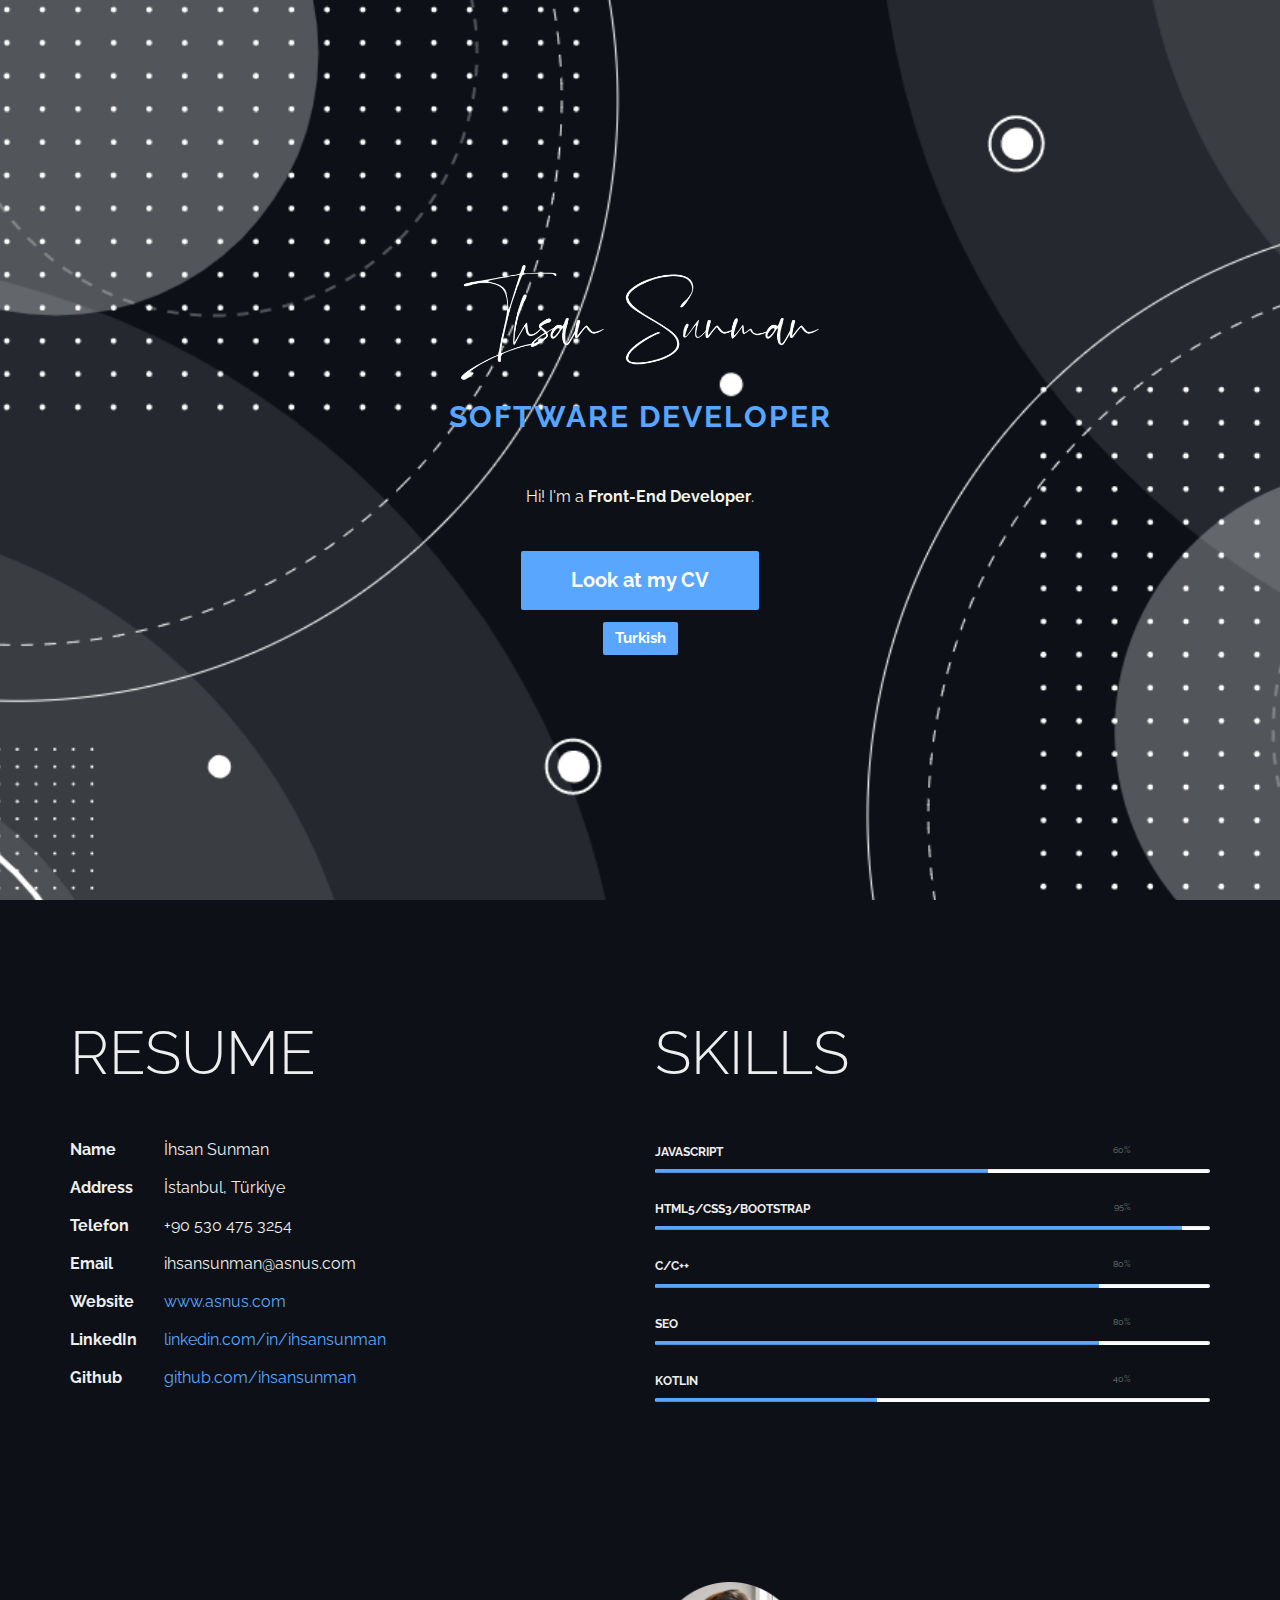
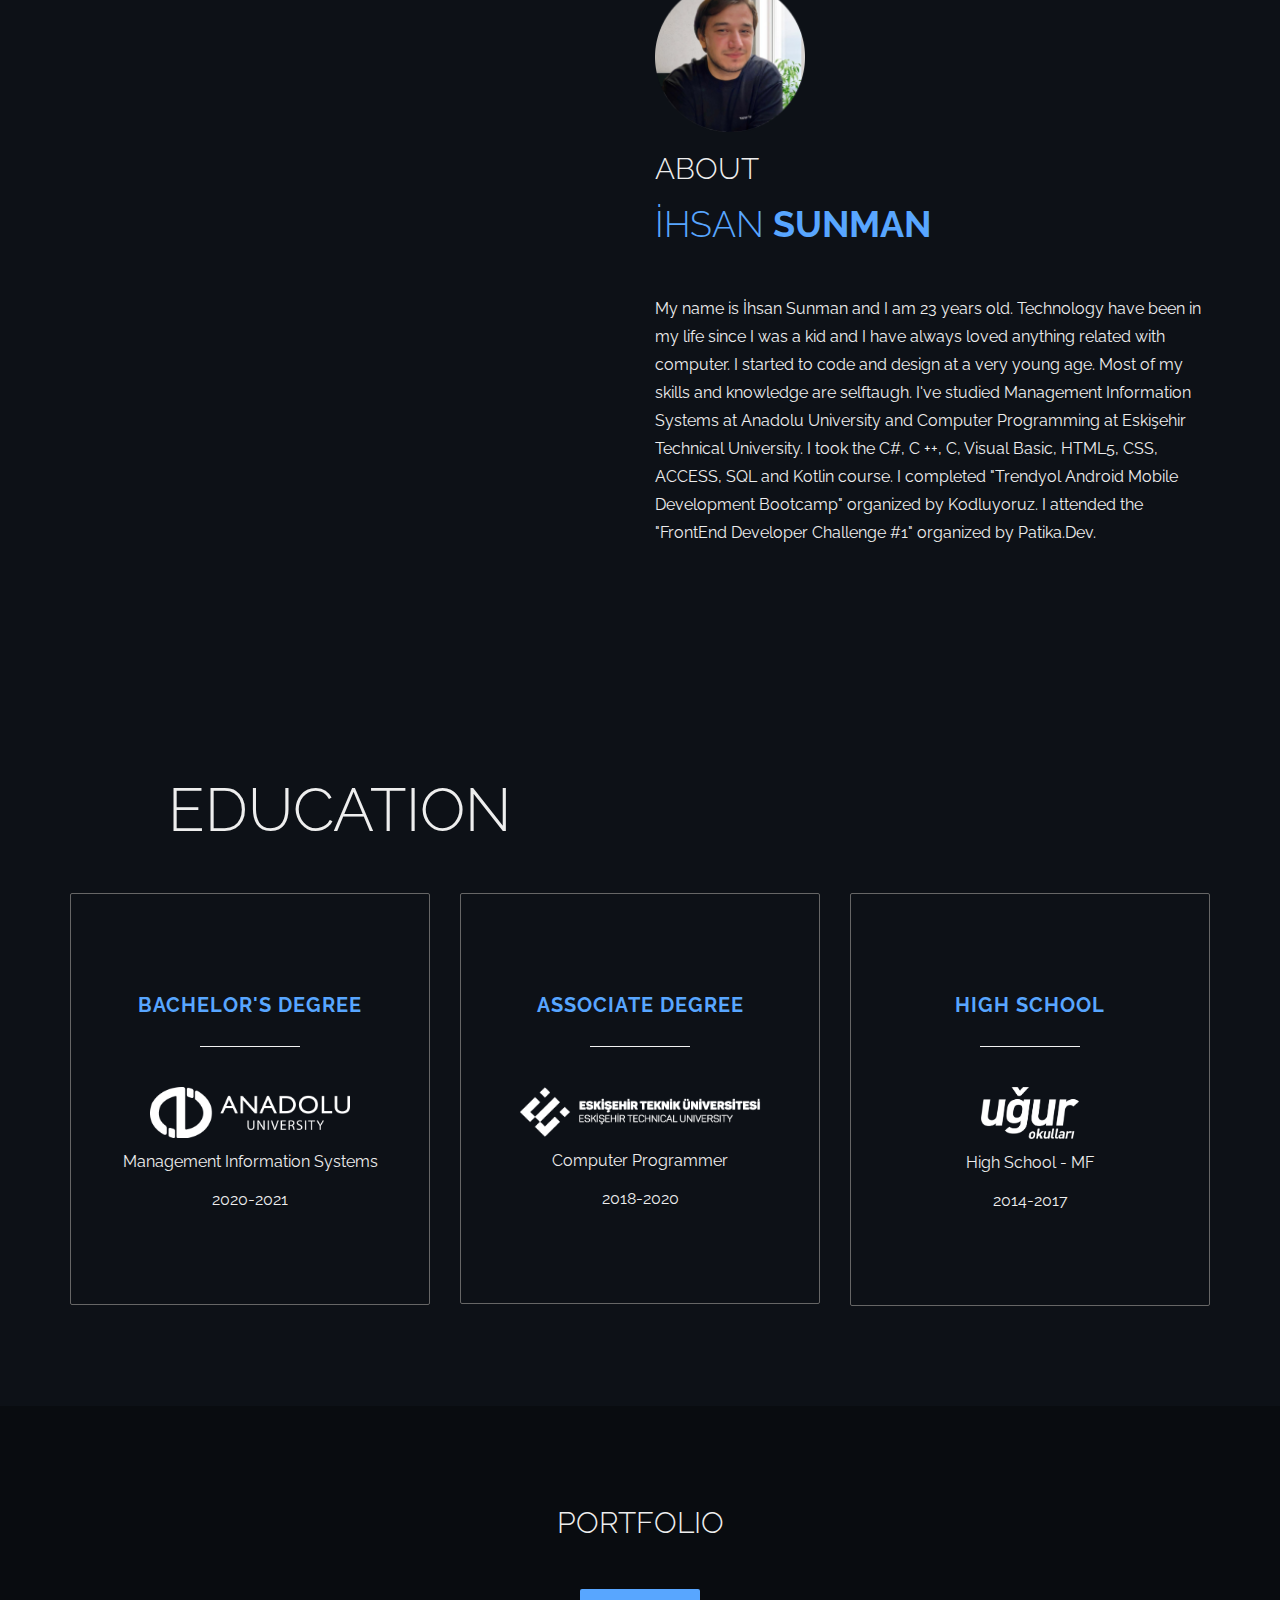
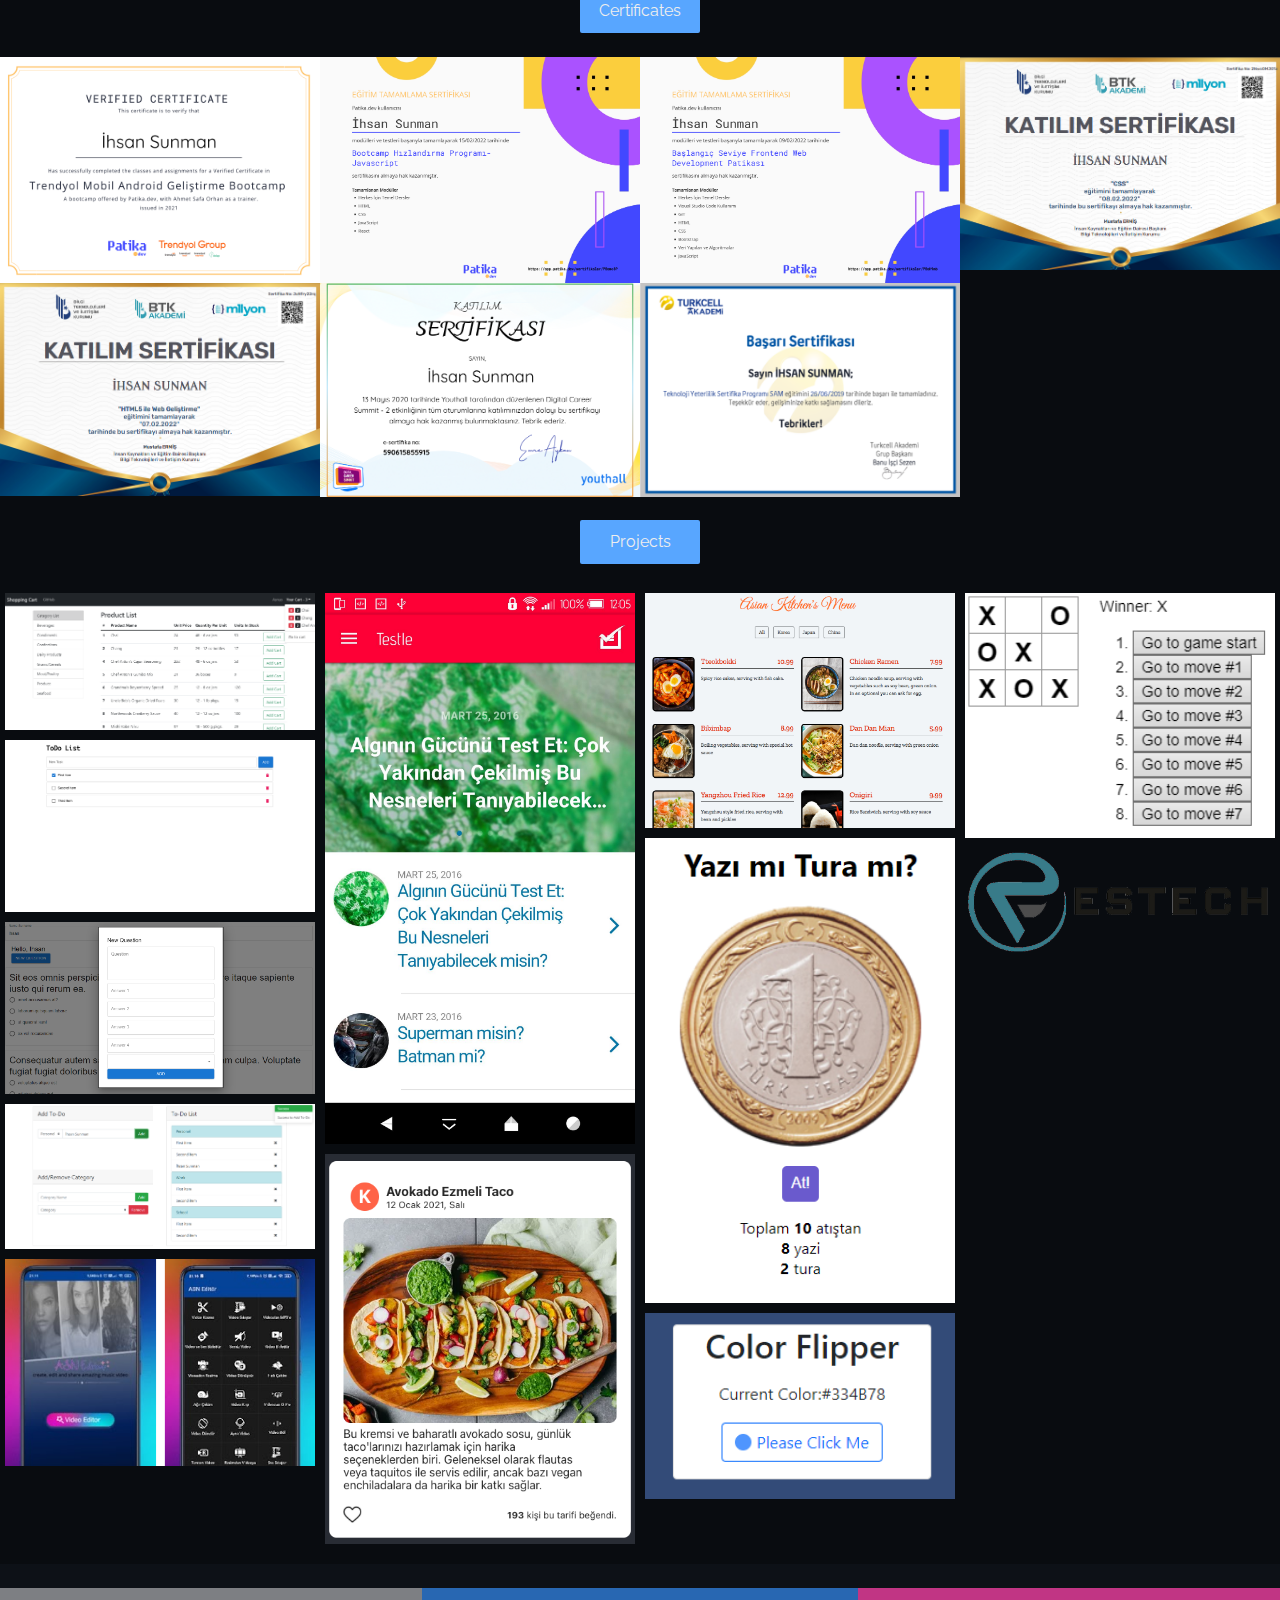
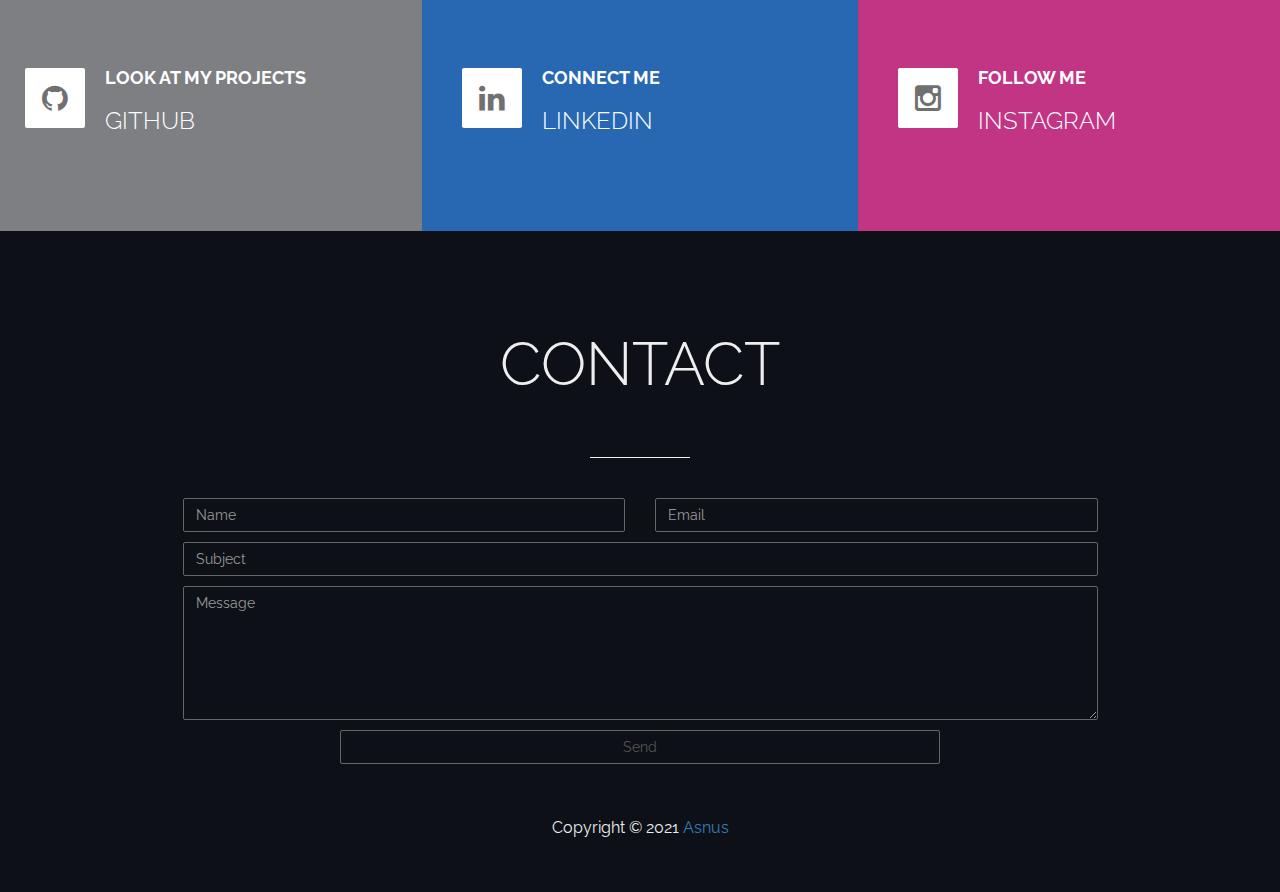
==== EN.html @ 20f69cb8 "Change Mail API" ====
﻿<!DOCTYPE html>
<html lang="en">

<head>
	<meta charset="utf-8">
	<meta http-equiv="X-UA-Compatible" content="IE=Edge">
	<meta name="viewport" content="width=device-width, initial-scale=1">
	<meta name="keywords" content="">
	<meta name="description" content="">
	<!-- SITE TITLE -->
	<title>İhsan Sunman</title>
	<link rel="icon" href="images/favicon.ico">
	<!-- STYLESHEETS -->
	<link rel="stylesheet" href="css/bootstrap.min.css">
	<link rel="stylesheet" href="css/font-awesome.min.css">
	<link rel="stylesheet" href="css/asnustheme-style.css">
	<link href='//fonts.googleapis.com/css?family=Raleway:400,300,600,700' rel='stylesheet' type='text/css'>
</head>

<body data-spy="scroll" data-target="#rock-navigation">
	<!-- START NAVIGATION -->
	<div class="navbar navbar-default bs-dos-nav navbar-fixed-top sticky-navigation" role="navigation">
		<div class="container">

			<div class="navbar-header">
				<button class="navbar-toggle" data-toggle="collapse" data-target="#rock-navigation">
					<span class="icon icon-bar"></span>
					<span class="icon icon-bar"></span>
					<span class="icon icon-bar"></span>
				</button>
				<a href="#" class="navbar-brand"><img src="/images/logow.png" height="90px"></a>
			</div>
			<nav class="collapse navbar-collapse" id="rock-navigation">
				<ul class="nav navbar-nav navbar-right main-navigation text-uppercase">
					<li><a href="#home" class="smoothScroll">Home</a></li>
					<li><a href="#resume" class="smoothScroll">Resume</a></li>
					<li><a href="#about" class="smoothScroll">About</a></li>
					<li><a href="#school" class="smoothScroll">Education</a></li>
					<li><a href="#portfolio" class="smoothScroll">Portfolio</a></li>
					<li><a href="#contact" class="smoothScroll">Contact</a></li>
					<li><a href="/index.html" class="smoothScroll">EN/TR</a></li>
				</ul>
			</nav>

		</div>
	</div>
	<!-- END NAVIGATION -->

	<!-- START HOME -->
	<section id="home" class="asnustheme-home">
		<div class="container">
			<div class="row">
				<div class="col-md-2 col-sm-1"></div>
				<div class="col-md-8 col-sm-10">
					<h1 class="tm-home-title"><img src="/images/logow.png" height="115px"></h1>
					<h2 class="tm-home-subtitle">Software Developer</h2>
					<p>Hi! I'm a <strong>Front-End Developer</strong>.</p>
					<a href="/CV_EN.pdf" class="btn btn-default tm-view-more-btn">Look at my CV</a>
					</br><a href="/index.html" class="btn btn-default tm-view-en-btn">Turkish</a>
				</div>
				<div class="col-md-2 col-sm-1"></div>
			</div>
		</div>
	</section>
	<!-- END HOME -->

	<!-- START RESUME -->
	<section id="resume" class="tm-padding-top-bottom-100">
		<div class="container">
			<div class="row">
				<div class="col-md-6 col-sm-6">
					<h2 class="title">Resume</h2>
					<p><span class="tm-info-label">Name</span> İhsan Sunman</p>
					<p><span class="tm-info-label">Address</span> İstanbul, Türkiye</p>
					<p><span class="tm-info-label">Telefon</span> +90 530 475 3254</p>
					<p><span class="tm-info-label">Email</span> ihsansunman@asnus.com</p>
					<p><span class="tm-info-label">Website</span> <a href="http://asnus.com"
							class="tm-red-text">www.asnus.com</a></p>
					<p><span class="tm-info-label">LinkedIn</span> <a href="http://linkedin.com/in/ihsansunman"
							class="tm-red-text">linkedin.com/in/ihsansunman</a></p>
					<p><span class="tm-info-label">Github</span> <a href="http://github.com/ihsansunman"
							class="tm-red-text">github.com/ihsansunman</a></p>
				</div>
				<div class="col-md-6 col-sm-6">
					<h2 class="title">Skills</h2>
					<h4 class="tm-progress-label">JavaScript <small class="progress-percent-small">60%</small></h4>
					<div class="progress tm-progress">
						<div class="progress-bar progress-bar-danger" role="progressbar" aria-valuenow="60"
							aria-valuemin="0" aria-valuemax="100" style="width: 60%;"></div>
					</div>
					<h4 class="tm-progress-label">HTML5/CSS3/Bootstrap <small class="progress-percent-small">95%</small>
					</h4>
					<div class="progress tm-progress">
						<div class="progress-bar progress-bar-danger" role="progressbar" aria-valuenow="95"
							aria-valuemin="0" aria-valuemax="100" style="width: 95%;"></div>
					</div>
					<h4 class="tm-progress-label">C/C++ <small class="progress-percent-small">80%</small></h4>
					<div class="progress tm-progress">
						<div class="progress-bar progress-bar-danger" role="progressbar" aria-valuenow="80"
							aria-valuemin="0" aria-valuemax="100" style="width: 80%;"></div>
					</div>
					<h4 class="tm-progress-label">SEO <small class="progress-percent-small">80%</small></h4>
					<div class="progress tm-progress">
						<div class="progress-bar progress-bar-danger" role="progressbar" aria-valuenow="80"
							aria-valuemin="0" aria-valuemax="100" style="width: 80%;"></div>
					</div>
					<h4 class="tm-progress-label">Kotlin <small class="progress-percent-small">40%</small></h4>
					<div class="progress tm-progress">
						<div class="progress-bar progress-bar-danger" role="progressbar" aria-valuenow="40"
							aria-valuemin="0" aria-valuemax="100" style="width: 40%;"></div>
					</div>
				</div>
			</div>
		</div>
	</section>
	<!-- END RESUME -->

	<!-- START ABOUT -->
	<section id="about" class="tm-about">
		<div class="container">
			<div class="row">
				<div class="col-md-offset-6 col-md-6 col-sm-offset-6 col-sm-7">
					<div class="img-title">
						<img src="images/profile-pic.png" height="150px">
						<div class="title">
							<h2>About</h2>
							<h1 class="tm-red-text">İhsan <strong>Sunman</strong></h1>
						</div>
						<p>My name is İhsan Sunman and I am 23 years old. Technology have been in my life since I was a
							kid and I have always loved anything related with computer. I started to code and design at
							a very young age. Most of my skills and knowledge are selftaugh. I've studied Management
							Information Systems at Anadolu University and Computer Programming at Eskişehir Technical
							University. I took the C#, C ++, C, Visual Basic, HTML5, CSS, ACCESS, SQL and Kotlin course.
							I completed "Trendyol Android Mobile Development Bootcamp" organized by Kodluyoruz. I
							attended the "FrontEnd Developer Challenge #1" organized by Patika.Dev.</p>
					</div>
				</div>
			</div>
	</section>
	<!-- END ABOUT -->

	<!-- START School -->
	<section id="school" class="tm-padding-top-bottom-100">
		<div class="container">
			<div class="row">
				<div class="col-md-offset-1 col-md-11">
					<h2 class="title">Education</strong></h2>
				</div>
				<div class="col-md-4 col-sm-4">
					<div class="work-wrapper">
						<h3 class="text-uppercase tm-work-h3">Bachelor's Degree</h3>
						<hr>
						<img src="/images/logos/AUen.png" alt="Anadolu University" width="200px">
						<p></p>
						<p>Management Information Systems</p>
						<p>2020-2021</p>
					</div>
				</div>
				<div class="col-md-4 col-sm-4">
					<div class="work-wrapper">
						<h3 class="text-uppercase tm-work-h3">Associate Degree</h3>
						<hr>
						<img src="/images/logos/ESTU.png" alt="Eskişehir Technical University" width="250px">
						<p></p>
						<p>Computer Programmer</p>
						<p>2018-2020</p>
					</div>
				</div>
				<div class="col-md-4 col-sm-4">
					<div class="work-wrapper">
						<h3 class="text-uppercase tm-work-h3">High School</h3>
						<hr>
						<img src="/images/logos/Ugur.png" alt="Uğur Temel Lisesi" width="98px">
						<p></p>
						<p>High School - MF</p>
						<p>2014-2017</p>
					</div>
				</div>
			</div>
		</div>
	</section>
	<!-- END School -->

	<!-- START PORTFOLIO -->
	<section id="portfolio" class="tm-portfolio">
		<div class="container">
			<div class="row">
				<div class="col-md-12 wow bounce">
					<div class="title">
						<h2 class="tm-portfolio-title">Portfolio</h2>
					</div>

					<div class="iso-section">
						<p class="sub-port">Certificates</p>
						<div class="iso-box-section">
							<div class="iso-box-wrapper col4-iso-box">
								<div class="sertifika iso-box html col-md-3 col-sm-3 col-xs-12">
									<div class="portfolio-thumb">
										<img src="images/certificate/kodluyoruz1.png" class="fluid-img" alt="portfolio img">
										<div class="portfolio-overlay">
											<a href="https://verified.cv/en/verify/85787244422001">
												<img src="/images/logos/kodluyoruz.png" width="200px"></a>
											<p>Trendyol Mobil Android Geliştirme Bootcamp</p>
										</div>
									</div>
								</div>
								<div class="sertifika iso-box html col-md-3 col-sm-3 col-xs-12">
									<div class="portfolio-thumb">
										<img src="images/certificate/patika2.jfif" class="fluid-img" alt="portfolio img">
										<div class="portfolio-overlay">
											<a href="https://app.patika.dev/sertifikalar/P8smc8P">
												<img src="/images/logos/patika.png" width="120px"></a>
											<p>Bootcamp Hızlandırma Programı-Javascript</p>
										</div>
									</div>
								</div>
								<div class="sertifika iso-box html col-md-3 col-sm-3 col-xs-12">
									<div class="portfolio-thumb">
										<img src="images/certificate/patika1.jfif" class="fluid-img" alt="portfolio img">
										<div class="portfolio-overlay">
											<a href="https://app.patika.dev/sertifikalar/P8sH9mb">
												<img src="/images/logos/patika.png" width="120px"></a>
											<p>Başlangıç Seviye Frontend Web Development Patikası</p>
										</div>
									</div>
								</div>
								<div class="sertifika iso-box html col-md-3 col-sm-3 col-xs-12">
									<div class="portfolio-thumb">
										<img src="images/certificate/btk2.png" class="fluid-img" alt="portfolio img">
										<div class="portfolio-overlay">
											<a href="images/CSS.pdf">
												<img src="/images/logos/btk.png" width="150px"></a>
											<p>BTK Akademi - CSS3</p>
										</div>
									</div>
								</div>
								<div class="sertifika iso-box html col-md-3 col-sm-3 col-xs-12">
									<div class="portfolio-thumb">
										<img src="images/certificate/btk1.png" class="fluid-img" alt="portfolio img">
										<div class="portfolio-overlay">
											<a href="images/HTML5.pdf">
												<img src="/images/logos/btk.png" width="150px"></a>
											<p>BTK Akademi - HTML5</p>
										</div>
									</div>
								</div>
								<div class="sertifika iso-box html col-md-3 col-sm-3 col-xs-12">
									<div class="portfolio-thumb">
										<img src="images/certificate/youthall.png" class="fluid-img" alt="portfolio img">
										<div class="portfolio-overlay">
											<a href="https://verified.cv/tr/verify/590615855915">
												<img src="/images/logos/youthall.png" width="150px"></a>
											<p>Digital Career Summit - 2</p>
										</div>
									</div>
								</div>
								<div class="sertifika iso-box html col-md-3 col-sm-3 col-xs-12">
									<div class="portfolio-thumb">
										<img src="images/certificate/turkcell2.png" class="fluid-img" alt="portfolio img">
										<div class="portfolio-overlay">
											<a href="/images/img2.png">
												<img src="/images/logos/TURKCELL.png" width="170px"></a>
											<p>Teknoloji Yeterlilik Sertifikası</p>
										</div>
									</div>
								</div>
							</div>
						</div>
					</div>

					<!-- START ISO SECTION -->
					</br>
					<div class="iso-section">
						<p class="sub-port">Projects</p>
						<section id="project">
							<div class="portfolio-thumb">
								<img src="images/project/shopping.png" class="fluid-img" alt="portfolio img">
								<div class="portfolio-overlay">
									<h3 class="portfolio-item-title"><a class="portfolio-link"
											href="https://github.com/ihsansunman/Shopping-Cart">Shopping Cart</a></h3>
									<p>React kullanılarak hazırlanmış bir alışveriş sitesidir.</p>
								</div>
							</div>
							<div class="portfolio-thumb">
								<img src="images/project/todoreact.png" class="fluid-img" alt="portfolio img">
								<div class="portfolio-overlay">
									<h3 class="portfolio-item-title"><a class="portfolio-link"
											href="https://github.com/ihsansunman/React-ToDo-List">React-ToDo-List
										</a></h3>
									<p>React ile oluşturulan Yapılacaklar Listesi</p>
								</div>
							</div>
							<div class="portfolio-thumb">
								<img src="images/project/question.png" class="fluid-img" alt="portfolio img">
								<div class="portfolio-overlay">
									<h3 class="portfolio-item-title"><a class="portfolio-link"
											href="https://github.com/ihsansunman/question-example">Question Example</a>
									</h3>
									<p>React ile hazırlanmış Test Sistemi</p>
								</div>
							</div>
							<div class="portfolio-thumb">
								<img src="images/project/todo.png" class="fluid-img" alt="portfolio img">
								<div class="portfolio-overlay">
									<h3 class="portfolio-item-title"><a class="portfolio-link"
											href="https://ihsansunman.github.io/To-Do-App/">To-Do App</a></h3>
									<p>JS kullanılarak hazırlanan basit bir To Do App</p>
								</div>
							</div>
							<div class="portfolio-thumb">
								<img src="images/project/asneditor.png" class="fluid-img" alt="portfolio img">
								<div class="portfolio-overlay">
									<h3 class="portfolio-item-title"><a class="portfolio-link"
											href="https://play.google.com/store/apps/details?id=com.asnus.videoeditor">ASN
											Editor</a></h3>
									<p>Mobil Uygulama (Java, Android)</p>
								</div>
							</div>
							<div class="portfolio-thumb">
								<img src="images/project/testle.png" class="fluid-img" alt="portfolio img">
								<div class="portfolio-overlay">
									<h3 class="portfolio-item-title"><a class="portfolio-link"
											href="https://apkpure.com/tr/testle/com.asnus.testle">TESTLE</a>
									</h3>
									<p>Mobil Uygulama (Java, Android, WordPress)</p>
								</div>
							</div>
							<div class="portfolio-thumb">
								<img src="images/project/recide.png" class="fluid-img" alt="portfolio img">
								<div class="portfolio-overlay">
									<h3 class="portfolio-item-title"><a class="portfolio-link"
											href="https://github.com/ihsansunman/recipe-card">Recipe Card</a>
									</h3>
									<p>React ile Hazırlanan Basit Kart Teması</p>
								</div>
							</div>
							<div class="portfolio-thumb">
								<img src="images/project/asian.png" class="fluid-img" alt="portfolio img">
								<div class="portfolio-overlay">
									<h3 class="portfolio-item-title"><a class="portfolio-link"
											href="https://github.com/ihsansunman/JS_Projects/tree/main/asiankitchen">Asian Kitchen's Menu</a>
									</h3>
									<p>JS Kullanılarak Hazırlanan Asya Mutfağı Menüsü</p>
								</div>
							</div>
							<div class="portfolio-thumb">
								<img src="images/project/yazitura.png" class="fluid-img" alt="portfolio img">
								<div class="portfolio-overlay">
									<h3 class="portfolio-item-title"><a class="portfolio-link"
											href="https://github.com/ihsansunman/yazi-tura">Yazı Tura</a>
									</h3>
									<p>React ile Hazırlanan Yazı Tura Uygulaması</p>
								</div>
							</div>
							<div class="portfolio-thumb">
								<img src="images/project/colorflipper.png" class="fluid-img" alt="portfolio img">
								<div class="portfolio-overlay">
									<h3 class="portfolio-item-title"><a class="portfolio-link"
											href="https://github.com/ihsansunman/JS_Projects/tree/main/color-flipper">Color Flipper</a>
									</h3>
									<p>Bootstrap ve JS ile Basit Renk Değiştirme Uygulaması</p>
								</div>
							</div>
							<div class="portfolio-thumb">
								<img src="images/project/tictactoe.png" class="fluid-img" alt="portfolio img">
								<div class="portfolio-overlay">
									<h3 class="portfolio-item-title"><a class="portfolio-link"
											href="https://github.com/ihsansunman/tic-tac-toe">Tic Tac Toe</a>
									</h3>
									<p>React ile Hazırlanan Tic Tac Toe Oyunu</p>
								</div>
							</div>
							<div class="portfolio-thumb">
								<img src="images/project/estech.png" class="fluid-img" alt="portfolio img">
								<div class="portfolio-overlay">
									<h3 class="portfolio-item-title"><a class="portfolio-link"
											href="https://github.com/porsukmyo-students/Es-tech">ESTECH</a></h3>
									<p>E-Ticaret Web Sitesi</p>
								</div>
							</div>
						  </section>
					</div>
				</div>
			</div>
		</div>
	</section>
	<!-- END PORTFOLIO -->

	<!-- START SOCIAL -->
	<section id="social" class="tm-social">
		<div class="container">
			<div class="row">
				<div class="col-md-4 col-sm-4 wow rotateInUpLeft" data-wow-delay="0.3s">
					<div class="media github">
						<a href="https://github.com/ihsansunman">
							<div class="media-object pull-left">
								<i class="fa fa-github"></i>
							</div>
							<div class="media-body">
								<h4 class="media-heading tm-social-title">Look at my Projects</h4>
								<h3>Github</h3>
							</div>
						</a>
					</div>
				</div>
				<div class="col-md-4 col-sm-4 wow rotateInUpLeft" data-wow-delay="0.6s">
					<div class="media linkedin">
						<a href="https://www.linkedin.com/in/ihsansunman/">
							<div class="media-object pull-left">
								<i class="fa fa-linkedin"></i>
							</div>
							<div class="media-body">
								<h4 class="media-heading tm-social-title">Connect Me</h4>
								<h3>LinkedIn</h3>
							</div>
						</a>
					</div>
				</div>
				<div class="col-md-4 col-sm-4 wow rotateInUpLeft" data-wow-delay="0.9s">
					<div class="media instagram">
						<a href="https://www.instagram.com/ihsansunman/">
							<div class="media-object pull-left">
								<i class="fa fa-instagram"></i>
							</div>
							<div class="media-body">
								<h4 class="media-heading tm-social-title">Follow Me</h4>
								<h3>instagram</h3>
							</div>
						</a>
					</div>
				</div>
			</div>
		</div>
	</section>
	<!-- END SOCIAL -->

	<!-- START CONTACT -->
	<section id="contact" class="tm-contact">
		<div class="container">
			<div class="row">
				<div class="col-md-12">
					<h2 class="title">Contact</h2>
					<hr>
				</div>
				<div class="col-md-1 col-sm-1"></div>
				<div class="col-md-10 col-sm-10">
					<form action="https://formspree.io/f/moqrwpae" method="post">
						<div class="col-md-6 col-sm-6">
							<input class="form-control" name="name" type="text" placeholder="Name">
						</div>
						<div class="col-md-6 col-sm-6">
							<input class="form-control" name="email" type="email" placeholder="Email">
						</div>
						<div class="col-md-12 col-sm-12">
							<input class="form-control" name="subject" type="text" placeholder="Subject">
							<textarea class="form-control" name="message" placeholder="Message" rows="6"></textarea>
						</div>
						<div class="col-md-offset-2 col-md-8 col-sm-offset-2 col-sm-8">
							<input class="form-control" type="submit" value="Send">
						</div>
					</form>
				</div>
				<div class="col-md-1 col-sm-1"></div>
				<div class="col-md-12 col-sm-12">
					<p>Copyright &copy; 2021
						<a rel="nofollow noopener" href="https://asnus.com"> Asnus</a>
					</p>
				</div>
			</div>
		</div>
	</section>
	<!-- END CONTACT -->
	<script src="js/jquery.js"></script>
	<script src="js/bootstrap.min.js"></script>
	<script src="js/smoothscroll.js"></script>
	<script src="js/jquery.nav.js"></script>
	<script src="js/isotope.js"></script>
	<script src="js/imagesloaded.min.js"></script>
	<script src="js/custom.js"></script>
</body>

</html>
---- css/asnustheme-style.css ----
body {
  background: #0d1117;
  font-family: 'Raleway', sans-serif;
  font-size: 16px;
  color: #EEEEEE;
  position: relative;
}
html, body {
  width: 100%;
  overflow-x: hidden;
}
h1,h2,h3 { font-weight: 300; }
p { line-height: 28px; }
hr {
  border-color: #f2f2f2;
  width: 100px;
  margin-bottom: 40px;
}
.title {
  color: #EEEEEE;
  font-size: 60px;
  padding-bottom: 40px;
  text-transform: uppercase;
}



/* START NAVIGATION */
.sticky-navigation { opacity: 0; }
.navbar-default {
  background: #161b22;
  border: none;
  -webkit-box-shadow: 0 2px 8px 0 rgba(124, 124, 124, 0.08);
          box-shadow: 0 2px 8px 0 rgba(124, 124, 124, 0.08);
  margin: 0;
  padding: 0;
}
.navbar-default .navbar-brand {
  color: #F5F2E7;
  font-weight: bold;
  font-size: 30px;
  padding: 10px 0 0 12px;
}
.navbar-default .navbar-nav li a {
  color: #F5F2E7;
  font-size: 13px;
  font-weight: bold;
  line-height: 45px;
  letter-spacing: 1px;
}
.navbar-default .navbar-nav li a:hover { color: #58a6ff; }
.navbar-default .navbar-nav > li > a:hover,
.navbar-default .navbar-nav > li > a:focus {
  color: #58a6ff;
  background-color: transparent;
}
.navbar-default .navbar-nav > .active > a,
.navbar-default .navbar-nav > .active > a:hover,
.navbar-default .navbar-nav > .active > a:focus {
  color: #58a6ff;
  background-color: transparent;
}
.navbar-default .navbar-toggle {
  border: none;
  padding-top: 10px;
}
.navbar-default .navbar-toggle .icon-bar {
  background: #58a6ff;
  border-color: transparent;
}
.navbar-default .navbar-toggle:hover,
.navbar-default .navbar-toggle:focus { background-color: transparent }
/* END NAVIGATION */

/* START HOME */
.asnustheme-home {
  background: url('../images/home-bg.jpg');
  background-size: cover;
  background-attachment: fixed;
  background-position: center center;
  color: #F5F2E7;
  display: -webkit-box;
  display: -webkit-flex;
  display: -ms-flexbox;
  display: flex;
  -webkit-box-align: center;
  -webkit-align-items: center;
      -ms-flex-align: center;
          align-items: center;
  text-align: center;  
  height: 100vh;
}
.tm-home-title,
 .tm-home-subtitle {
  text-transform: uppercase;
 }
.tm-home-title { font-size: 60px; }
.tm-home-subtitle {
  color: #58a6ff;
  font-weight: bold;
  padding-bottom: 40px;
  letter-spacing: 2px;
}
.tm-view-more-btn {
  background: #58a6ff;
  color: #ffffff;
  border: none;
  border-radius: 2px;
  font-size: 20px;
  font-weight: 700;
  margin-top: 30px;
  padding: 15px 50px;
  -webkit-transition: all 0.6s ease-in;
          transition: all 0.6s ease-in;
}
.tm-view-more-btn:hover {
  background: #ffffff;
  color: #58a6ff;
}

.tm-view-en-btn {
  background: #58a6ff;
  color: #ffffff;
  border: none;
  border-radius: 2px;
  font-size: 15px;
  font-weight: 700;
  margin-top: 12px;
  -webkit-transition: all 0.6s ease-in;
          transition: all 0.6s ease-in;
}
.tm-view-en-btn:hover {
  background: #ffffff;
  color: #58a6ff;
}

/* END HOME */

/* START WORK */
.tm-padding-top-bottom-100 {
  padding-top: 100px;
  padding-bottom: 100px;
}
.tm-work-h3 {
  color: #58a6ff;
  font-size: 20px;
  font-weight: bold;
  letter-spacing: 1px;
  padding-bottom: 10px;
}
.work-wrapper {
  border: 1px solid #666;
  border-radius: 2px;
  text-align: center;
  padding: 80px 40px 80px 40px;
  -webkit-transition: all 0.6s ease-in;
          transition: all 0.6s ease-in;
}
.work-wrapper:hover { border-color: #58a6ff; }
.work-wrapper .fa {
  color: #888888;
  font-size: 60px;
  padding-bottom: 40px;
}
/* END WORK */

/* START PORTFOLIO */
.tm-portfolio {
  background: #090c10;
  padding-top: 80px;
  margin-bottom: 24px;
}
.tm-portfolio .container {
  width: 100%;
  padding: 0;
  margin: 0;
}
.tm-portfolio .col-md-3,
 .tm-portfolio .col-sm-3 {
  padding: 0;
  margin: 0;
}

.sub-port{
  background-color: #58a6ff;
  padding: 8px 17px;
  text-align: center;
  width: 120px;
  border-radius: 2px;
  margin: auto;
  margin-bottom: 24px;
}

.tm-portfolio-title {
  text-align: center;
  text-transform: uppercase;
}

.portfolio-item-title,
.portfolio-link{
  font-weight: bold;
  margin-top: 10px;
  color: #fff;
  text-transform: uppercase;
}
.portfolio-thumb {
  overflow: hidden;
  margin: 0;
  position: relative;
}
.portfolio-overlay{
  display: -webkit-box;
  display: -webkit-flex;
  display: -ms-flexbox;
  display: flex;
  -webkit-box-orient: vertical;
  -webkit-box-direction: normal;
  -webkit-flex-direction: column;
      -ms-flex-direction: column;
          flex-direction: column;
  -webkit-box-pack: center;
  -webkit-justify-content: center;
      -ms-flex-pack: center;
          justify-content: center;
  background: #161b22;
  color: #fff;
  top: 0;
  right: 0;
  left: 0;
  bottom: 0;
  width: 100%;
  height: 100%;  
  padding: 0 40px;
  text-align: center;
  position: absolute;
  opacity: 0;
  transition: all 0.4s ease-in-out;
  -webkit-transition: all 0.4s ease-in-out;
  -moz-transition: all 0.4s ease-in-out;
  -ms-transition: all 0.4s ease-in-out;
}
.portfolio-thumb:hover .portfolio-overlay {
  opacity: 0.8;  
  -webkit-transform: scale(1.0);
  -ms-transform: scale(1.0);
  transform: scale(1.0);
}
.portfolio-overlay .fa {
  border: 1px solid #666;
  border-radius: 0;
  color: #666;
  width: 40px;
  height: 40px;
  line-height: 40px;
  text-align: center;
  text-decoration: none;
  margin-right: 6px;
  margin-bottom: 10px;
}

#project {
  /* Prevent vertical gaps */
  line-height: 0;
  text-align: center;
  position: relative;
  -webkit-column-count: 4;
  -webkit-column-gap:   0px;
  -moz-column-count:    4;
  -moz-column-gap:      0px;
  column-count:         4;
  column-gap:           0px;  
  padding-bottom: 15px;
}

#project img {
  /* Just in case there are inline attributes */
  width: 100% !important;
  height: auto !important;
  padding: 5px 5px 5px 5px;
}

@media (max-width: 1000px) {
  #project {
  -moz-column-count:    3;
  -webkit-column-count: 3;
  column-count:         3;
  }
}
@media (max-width: 800px) {
  #project {
  -moz-column-count:    2;
  -webkit-column-count: 2;
  column-count:         2;
  }
}
@media (max-width: 600px) {
  #project {
  -moz-column-count:    1;
  -webkit-column-count: 1;
  column-count:         1;
  }
}

/* FILTER CSS */
.filter-wrapper {
  width: 100%;
  margin: 0 0 24px 0;
  overflow: hidden;
  text-align: center;
}
.filter-wrapper li {
  display: inline-block;
  margin: 4px;
}
.filter-wrapper li a {
  color: #999999;
  padding: 8px 17px;
  display: block;
  text-decoration: none;
  transition: all 0.4s ease-in-out;
  -webkit-transition: all 0.4s ease-in-out;
  -moz-transition: all 0.4s ease-in-out;
  -ms-transition: all 0.4s ease-in-out;
}
.filter-wrapper li a:focus,
 .filter-wrapper li a:hover,
 .filter-wrapper li a.selected {
  background: #58a6ff;
  border-color: transparent;
  color: #ffffff;
}

/* ISOTOPE BOX CSS */
.iso-box-section { width: 100%; }
.iso-box-wrapper {
  width: 100%;
  padding: 0;
  clear: both;
  position: relative;
}
.iso-box {
  position: relative;
  min-height: 50px;
  float: left;
  overflow: hidden;
  margin-bottom: 20px;
}
.iso-box > a {
  display: block;
  width: 100%;
  height: 100%;
  overflow: hidden;
}
.iso-box > a {
  display: block;
  width: 100%;
  height: 100%;
  overflow: hidden;
}
.fluid-img {
  width: 100%;
  display: block;
  height: auto;
}
/* END PORTFOLIO */

/* START RESUME */
.tm-red-text { color: #58a6ff; }
.tm-info-label {
  font-weight: bold;
  display: inline-block;
  width: 90px;
}
.tm-progress {
  background: #fff;
  border-radius: 2px;
  height: 4px;
}
.progress-bar-danger { background: #58a6ff; }
.tm-progress-label {
  font-size: 12px;
  font-weight: bold;
  padding-top: 10px;
  text-transform: uppercase;
}
.progress-percent-small {
  display: block;
  float: right;
  padding-right: 80px;
}
/* END RESUME */

/* START ABOUT */
.tm-about {
  background: url('../images/about-bg.jpg');
  background-size: cover;
  background-attachment: fixed;
  background-position: center center;
  padding-top: 60px;
  padding-bottom: 100px;
}
/* END ABOUT */

/* START SOCIAL */
.tm-social {
  text-transform: uppercase;
}
.tm-social .container {
  width: 100%;
  padding: 0;
  margin: 0;
}
.tm-social .col-md-4 {
  padding: 0;
  margin: 0;
}
.github:hover,
.linkedin:hover,
.instagram:hover {
  background: #202020;
}
.github { background: #7d7f83; }
.linkedin { background: #2867B2; }
.instagram { background: #C13584; }
.media {
  padding: 80px 40px 80px 40px;
  -webkit-transition: all 0.6s ease-in;
          transition: all 0.6s ease-in;
}
.tm-social a {
  color: #ffffff;
  display: inline-block;
  text-decoration: none;
}
.tm-social .media .fa {
  background: #ffffff;
  border-radius: 2px;
  color: #707070;
  font-size: 30px;
  width: 60px;
  height: 60px;
  line-height: 60px;
  text-align: center;
  margin-right: 20px;
}
.tm-social-title {
  font-family: 'Raleway', sans-serif;
  font-weight: bold;
}
/* END SOCIAL */

/* START CONTACT */
.tm-contact {
  text-align: center;
  padding-top: 80px;
  padding-bottom: 40px;
}
.form-control {
  background: transparent;
  border: 1px solid #666;
  border-radius: 2px;
  -webkit-box-shadow: none;
          box-shadow: none;
  margin-bottom: 10px;
  -webkit-transition: all 0.6s ease-in;
          transition: all 0.6s ease-in;
}
.form-control:focus,
 .form-control:hover {
  background: #202020;
  color: #ffffff;
}
input { height: 50px; }
.tm-contact p { padding-top: 40px; }
/* END CONTACT */

@media screen and (max-device-width: 1024px){
  .asnustheme-home {
    background-attachment: scroll;
  }
}

/* START MEDIA 980 */
@media screen and (max-width:980px){
  .portfolio-overlay  { padding-top: 10px; }
}
/* END MEDIA 980 */

@media screen and (max-width: 767px) {
  .tm-home-title { font-size: 40px; }
}

/* START MEDIA 360 */
@media screen and (max-width:360px){
  .navbar-default .navbar-brand {  padding-top: 2px; }
}
/* END MEDIA 360 */

@media screen and (max-width:1000px){
.navbar-brand img {
    height: 50px;
   }
}
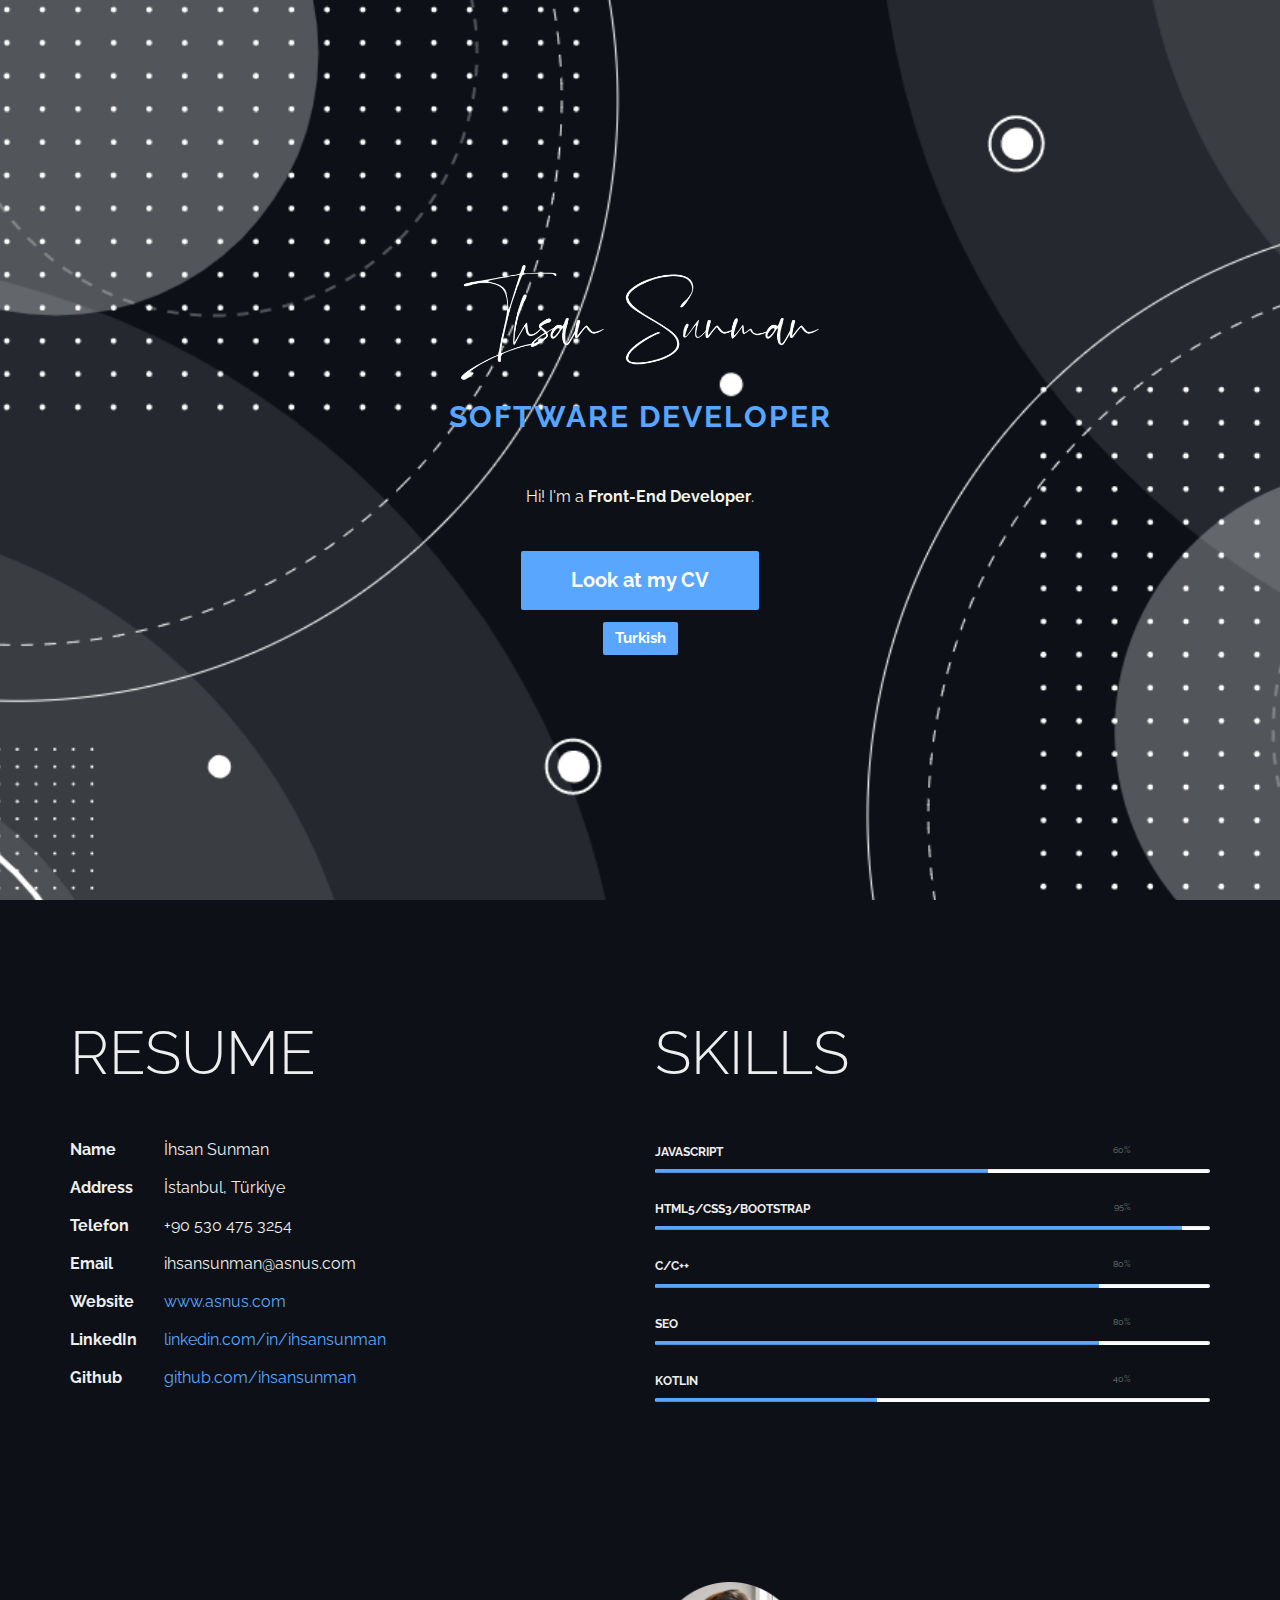
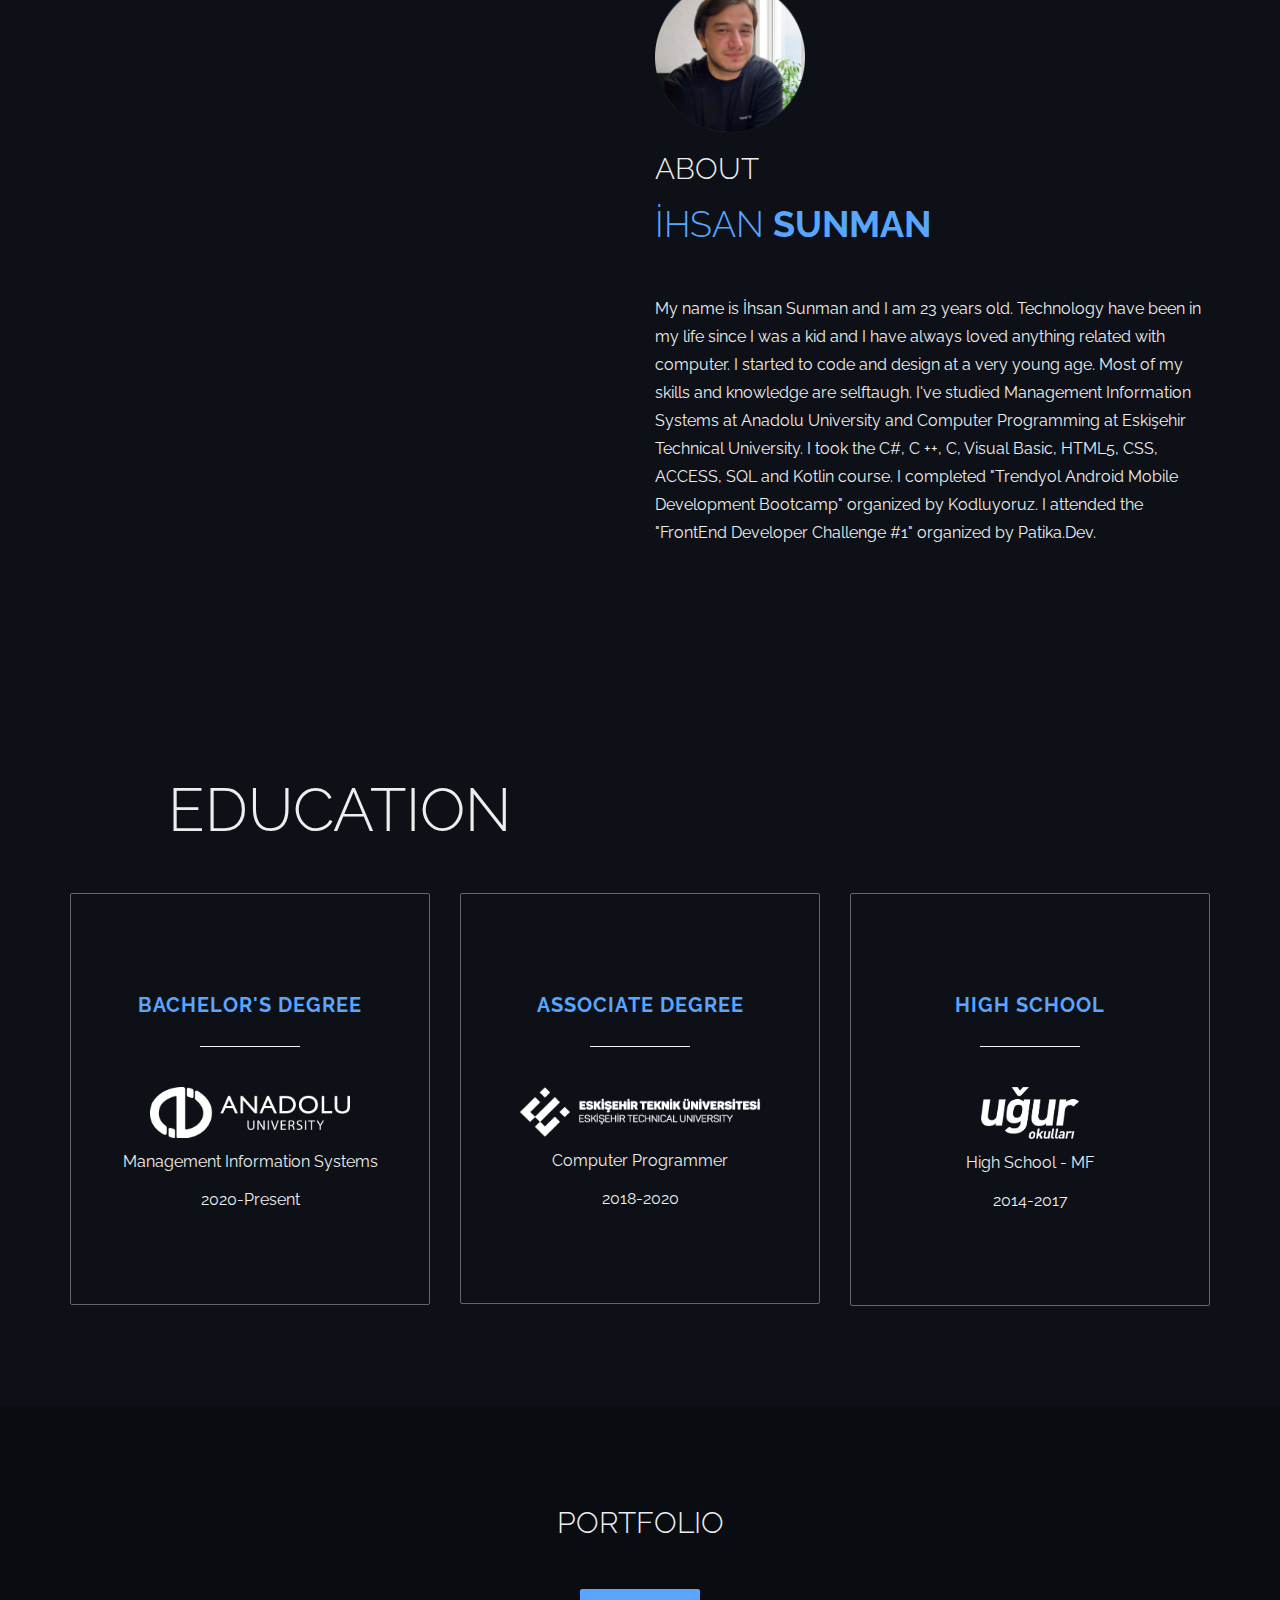
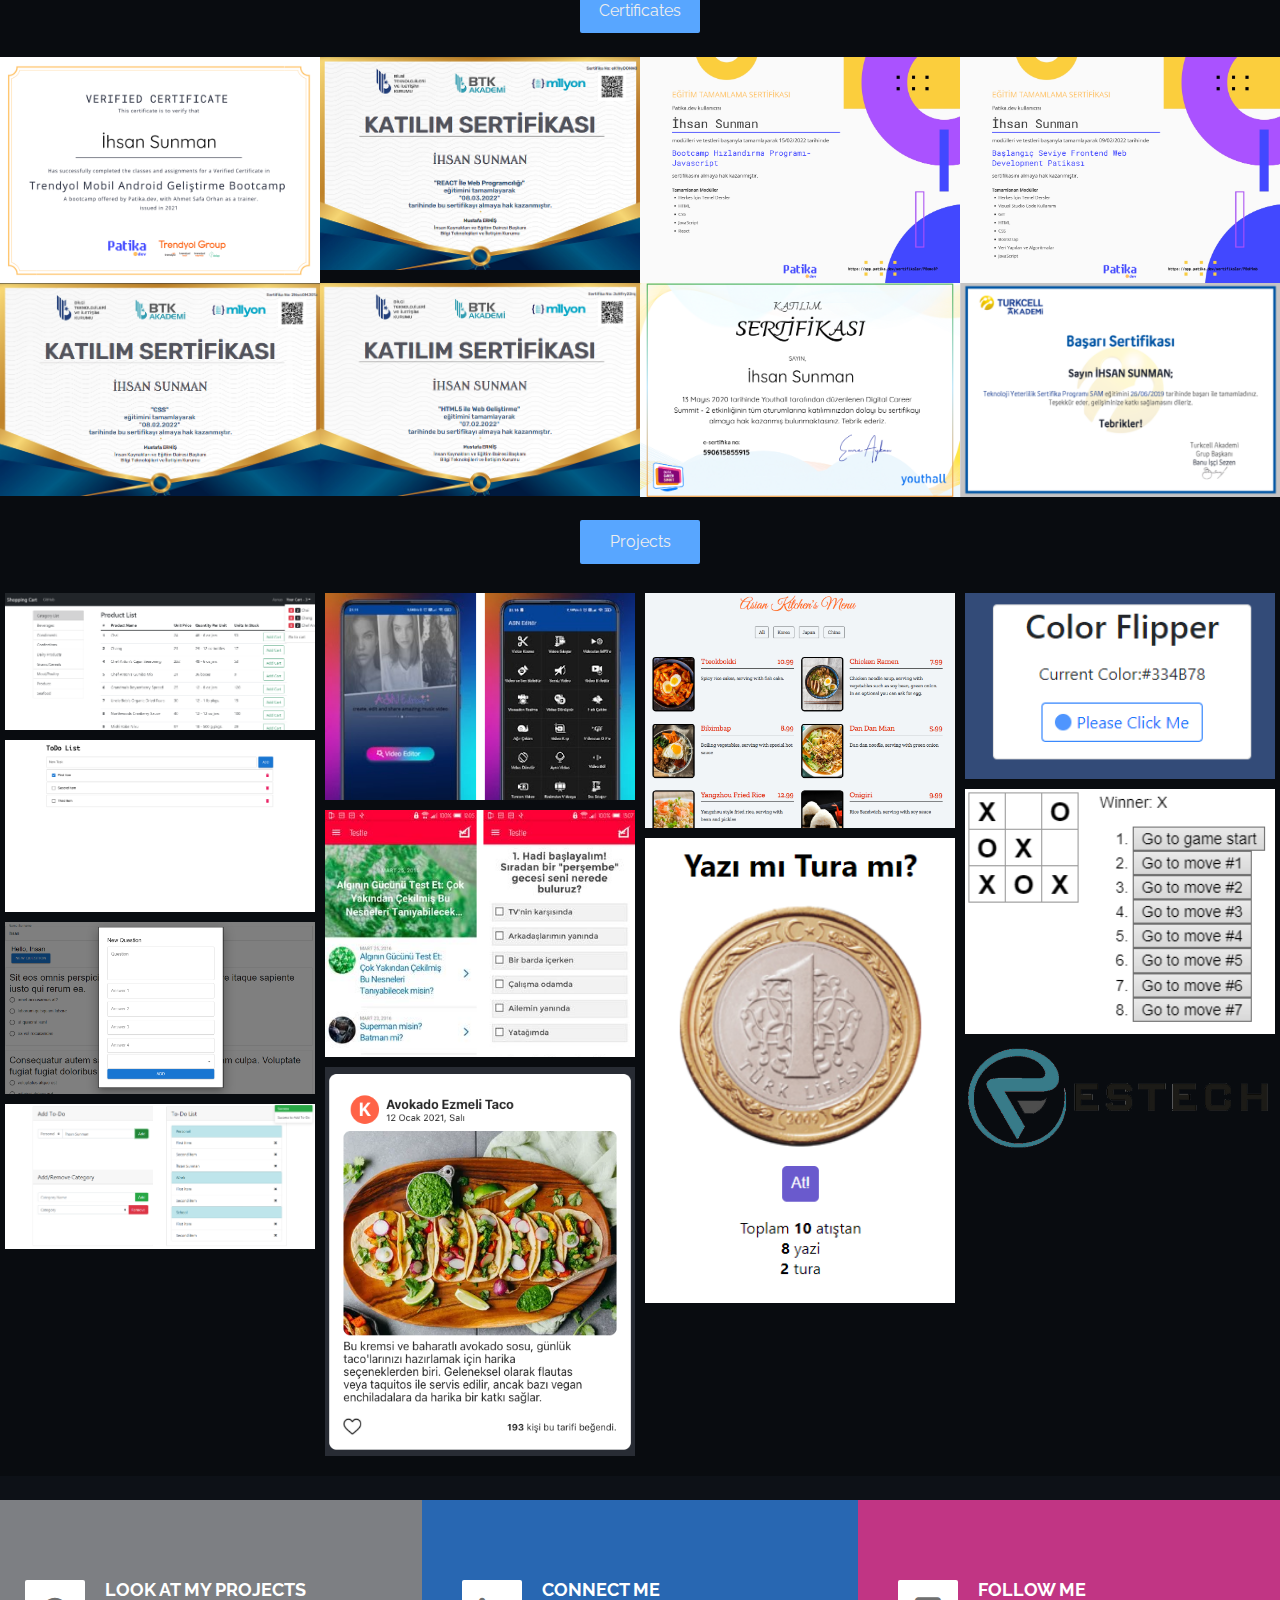
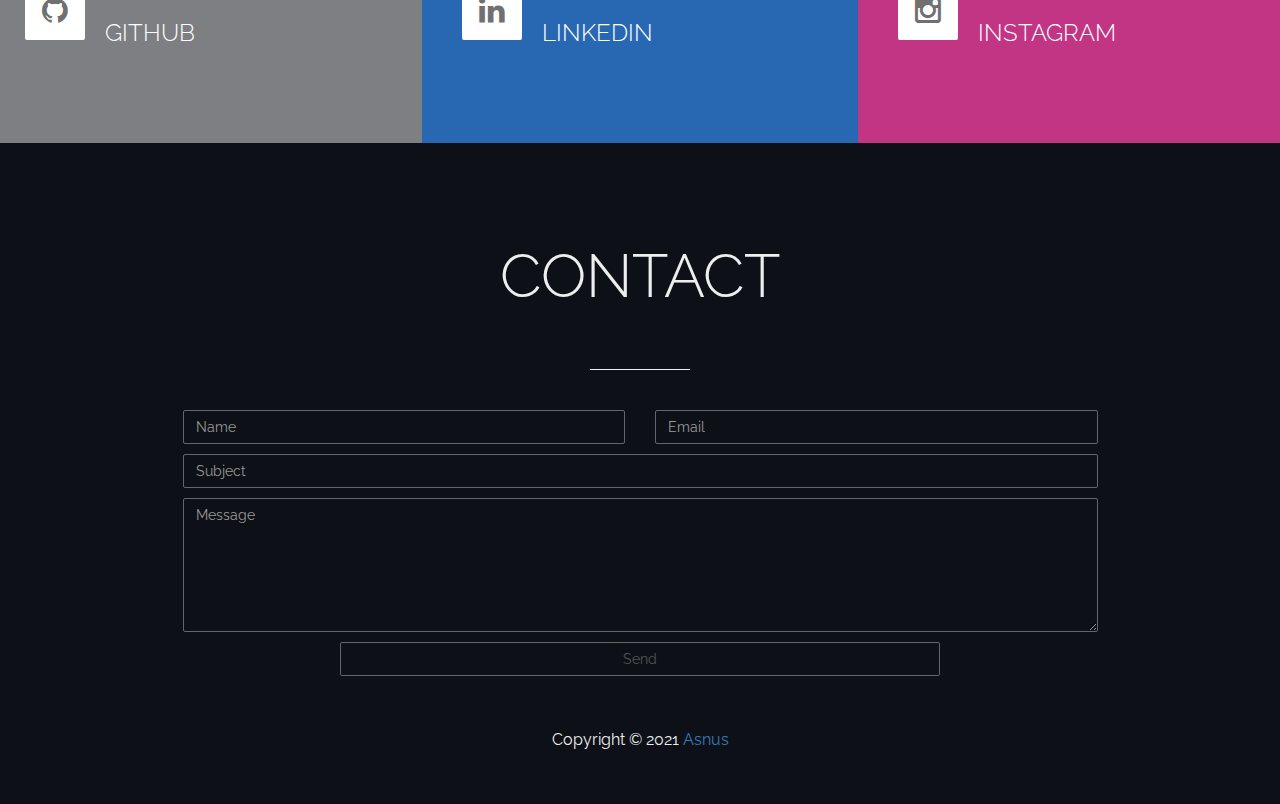
==== commit 39f4a13f: "New Certificate" ====
--- a/EN.html
+++ b/EN.html
@@ -153,7 +153,7 @@
 						<img src="/images/logos/AUen.png" alt="Anadolu University" width="200px">
 						<p></p>
 						<p>Management Information Systems</p>
-						<p>2020-2021</p>
+						<p>2020-Present</p>
 					</div>
 				</div>
 				<div class="col-md-4 col-sm-4">
@@ -206,6 +206,16 @@
 								</div>
 								<div class="sertifika iso-box html col-md-3 col-sm-3 col-xs-12">
 									<div class="portfolio-thumb">
+										<img src="images/certificate/btk3.png" class="fluid-img" alt="portfolio img">
+										<div class="portfolio-overlay">
+											<a href="images/certificate/REACT.pdf">
+												<img src="/images/logos/btk.png" width="150px"></a>
+											<p>React ile Web Geliştirme</p>
+										</div>
+									</div>
+								</div>
+								<div class="sertifika iso-box html col-md-3 col-sm-3 col-xs-12">
+									<div class="portfolio-thumb">
 										<img src="images/certificate/patika2.jfif" class="fluid-img" alt="portfolio img">
 										<div class="portfolio-overlay">
 											<a href="https://app.patika.dev/sertifikalar/P8smc8P">
@@ -228,7 +238,7 @@
 									<div class="portfolio-thumb">
 										<img src="images/certificate/btk2.png" class="fluid-img" alt="portfolio img">
 										<div class="portfolio-overlay">
-											<a href="images/CSS.pdf">
+											<a href="images/certificate/CSS.pdf">
 												<img src="/images/logos/btk.png" width="150px"></a>
 											<p>BTK Akademi - CSS3</p>
 										</div>
@@ -238,7 +248,7 @@
 									<div class="portfolio-thumb">
 										<img src="images/certificate/btk1.png" class="fluid-img" alt="portfolio img">
 										<div class="portfolio-overlay">
-											<a href="images/HTML5.pdf">
+											<a href="images/certificate/HTML5.pdf">
 												<img src="/images/logos/btk.png" width="150px"></a>
 											<p>BTK Akademi - HTML5</p>
 										</div>
@@ -258,7 +268,7 @@
 									<div class="portfolio-thumb">
 										<img src="images/certificate/turkcell2.png" class="fluid-img" alt="portfolio img">
 										<div class="portfolio-overlay">
-											<a href="/images/img2.png">
+											<a href="/images/certificate/turkcell2.png">
 												<img src="/images/logos/TURKCELL.png" width="170px"></a>
 											<p>Teknoloji Yeterlilik Sertifikası</p>
 										</div>
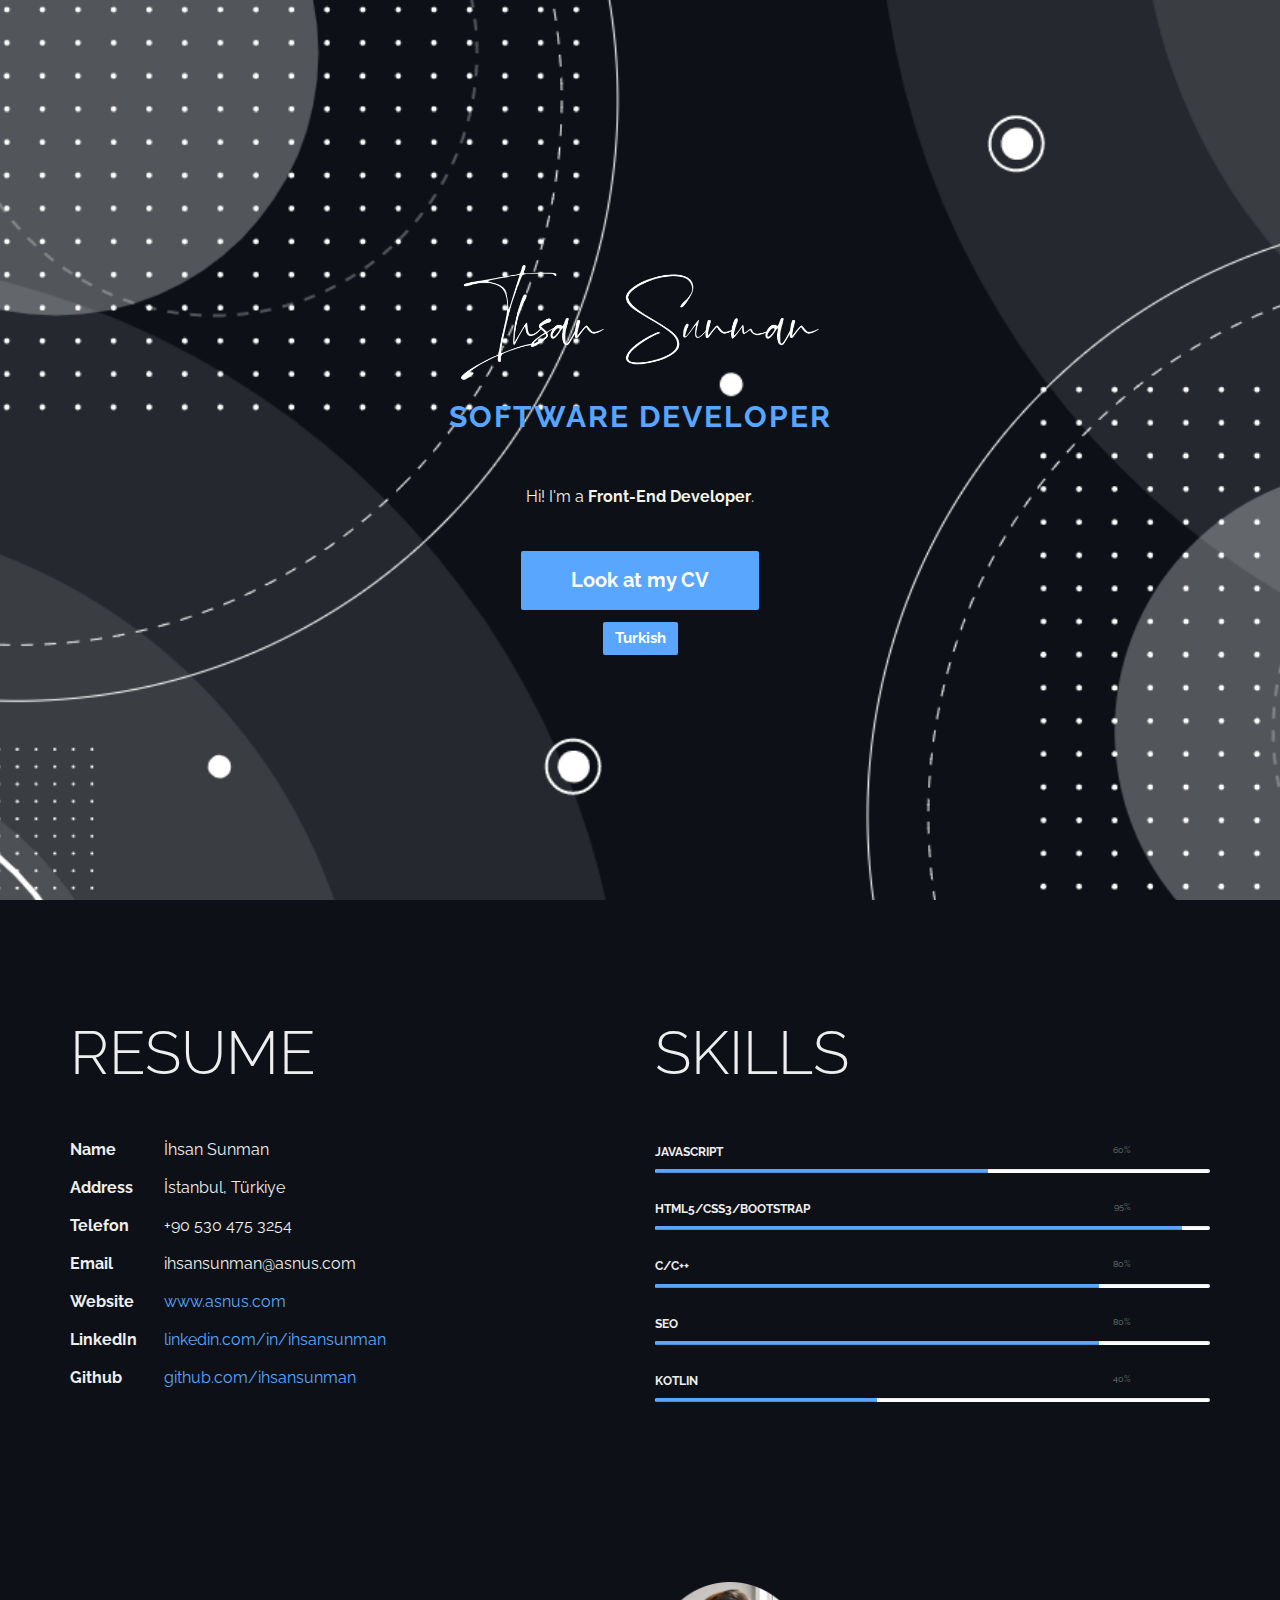
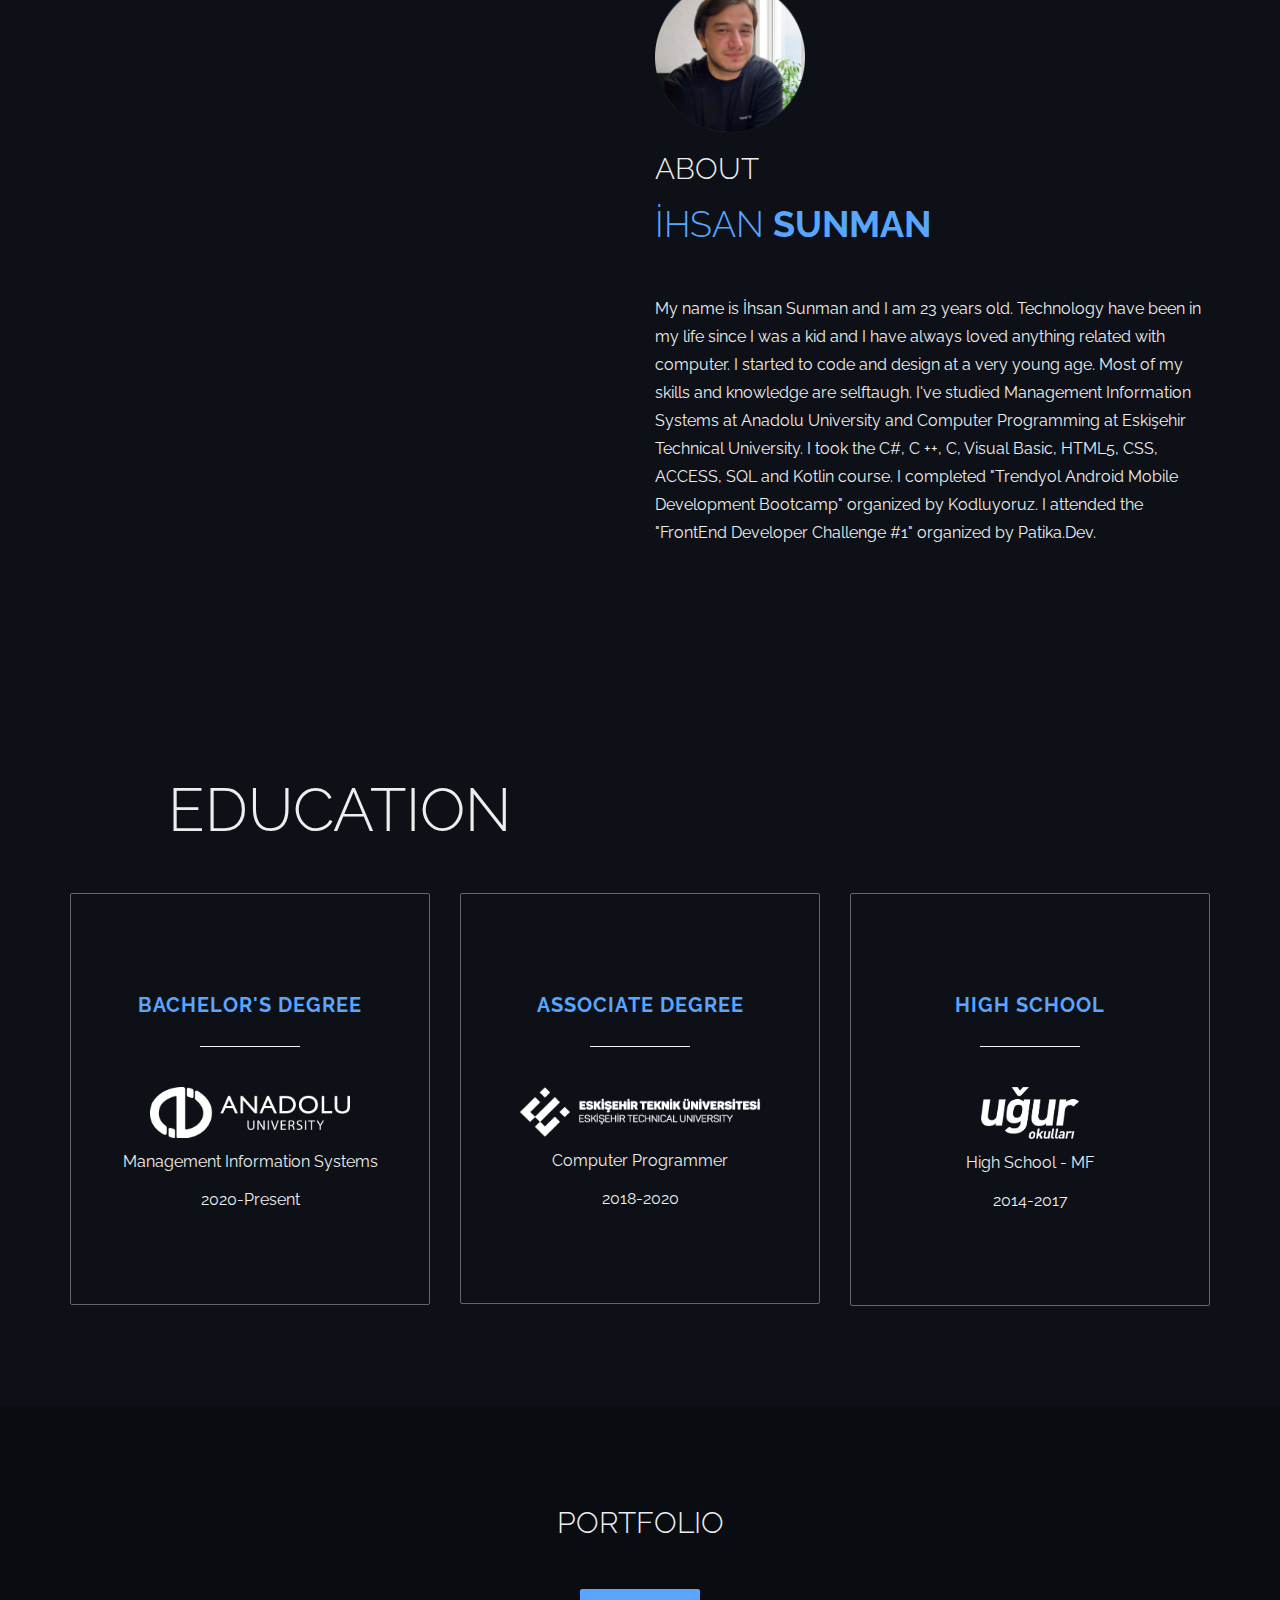
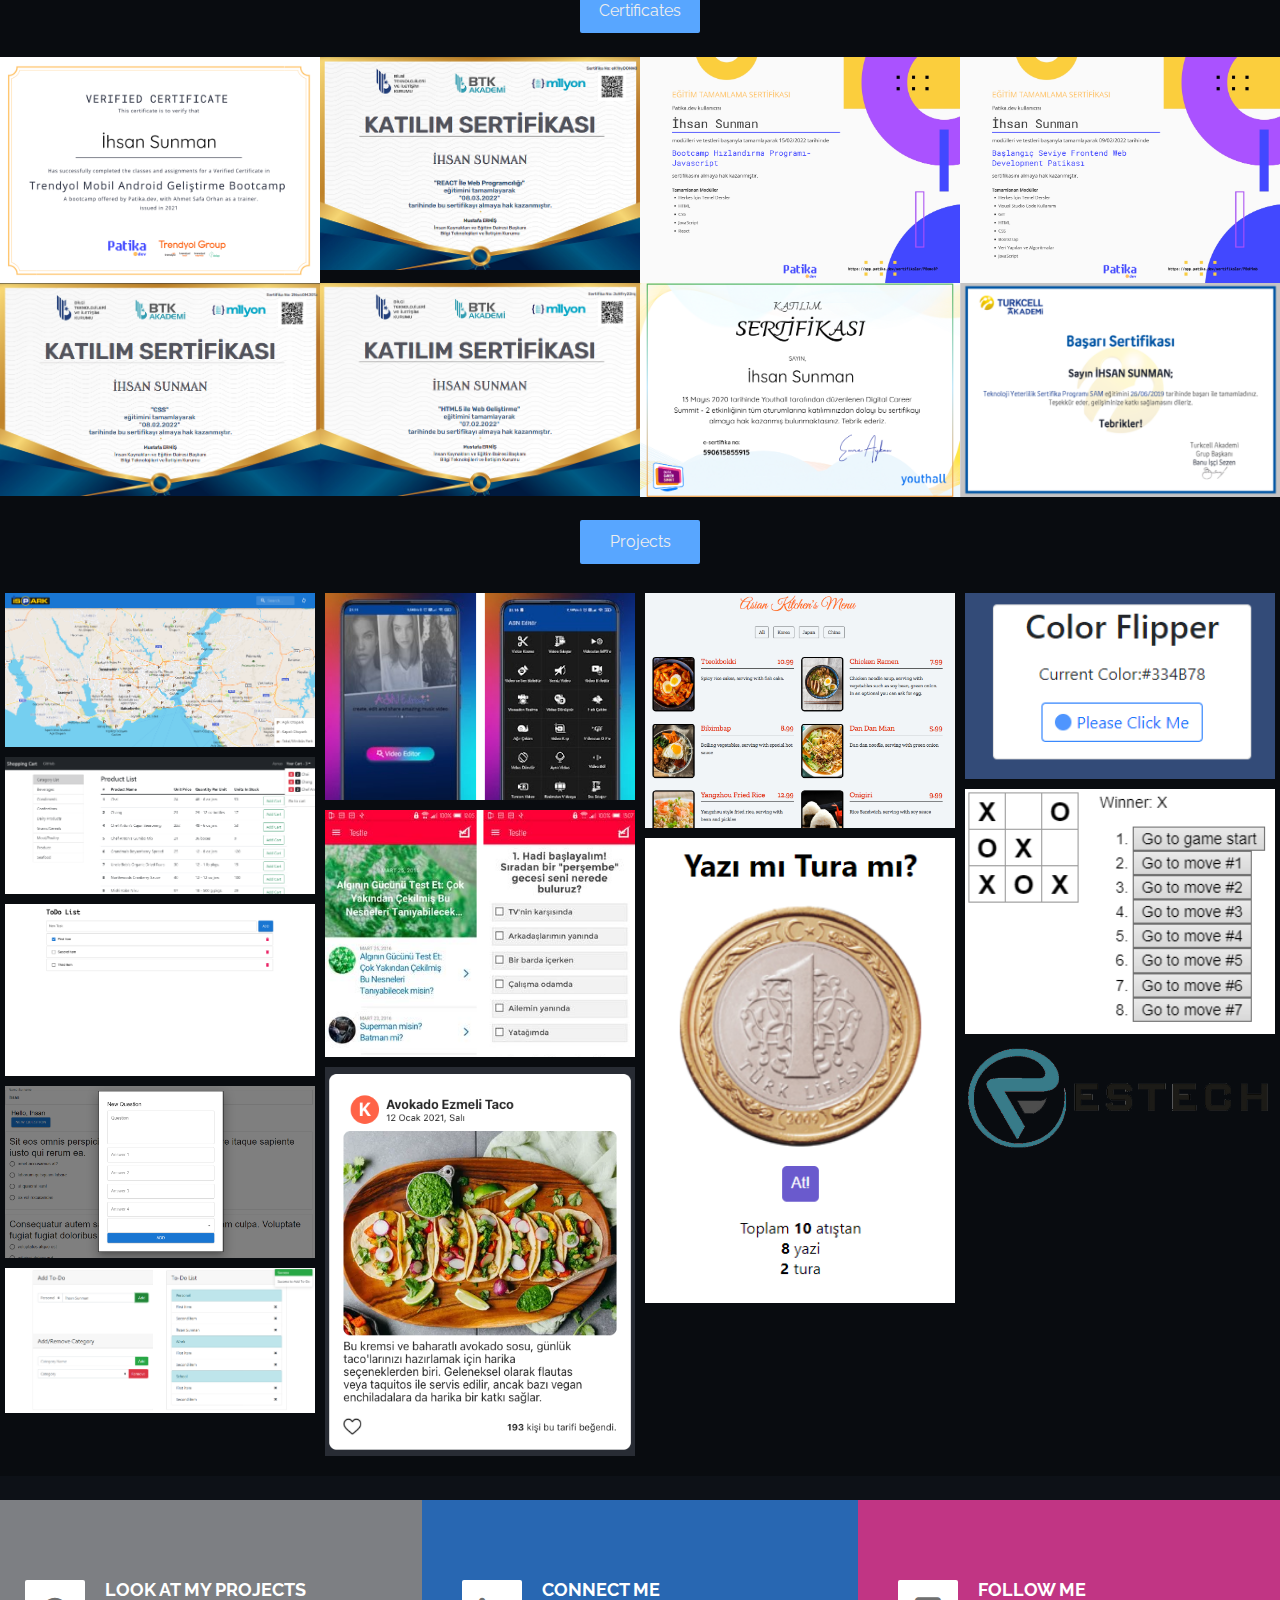
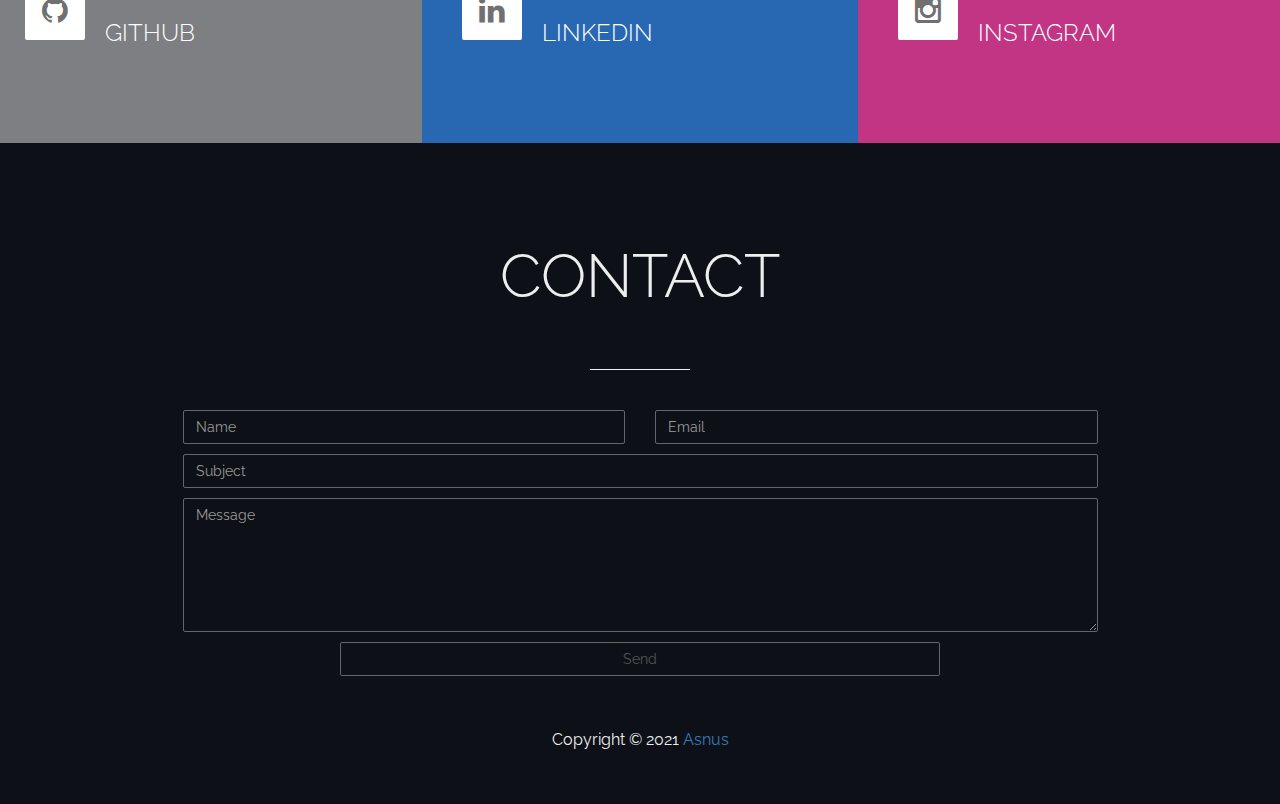
==== commit 0dba5219: "New Project" ====
--- a/EN.html
+++ b/EN.html
@@ -283,6 +283,14 @@
 					<div class="iso-section">
 						<p class="sub-port">Projects</p>
 						<section id="project">
+							<div class="portfolio-thumb">
+								<img src="images/project/ispark.png" class="fluid-img" alt="portfolio img">
+								<div class="portfolio-overlay">
+									<h3 class="portfolio-item-title"><a class="portfolio-link"
+											href="https://github.com/ihsansunman/ispark-map">ISPARK MAP</a></h3>
+									<p>React ve Mapbox ile hazırlanan, Ispark lokasyonlarını gösteren uygulama.</p>
+								</div>
+							</div>
 							<div class="portfolio-thumb">
 								<img src="images/project/shopping.png" class="fluid-img" alt="portfolio img">
 								<div class="portfolio-overlay">
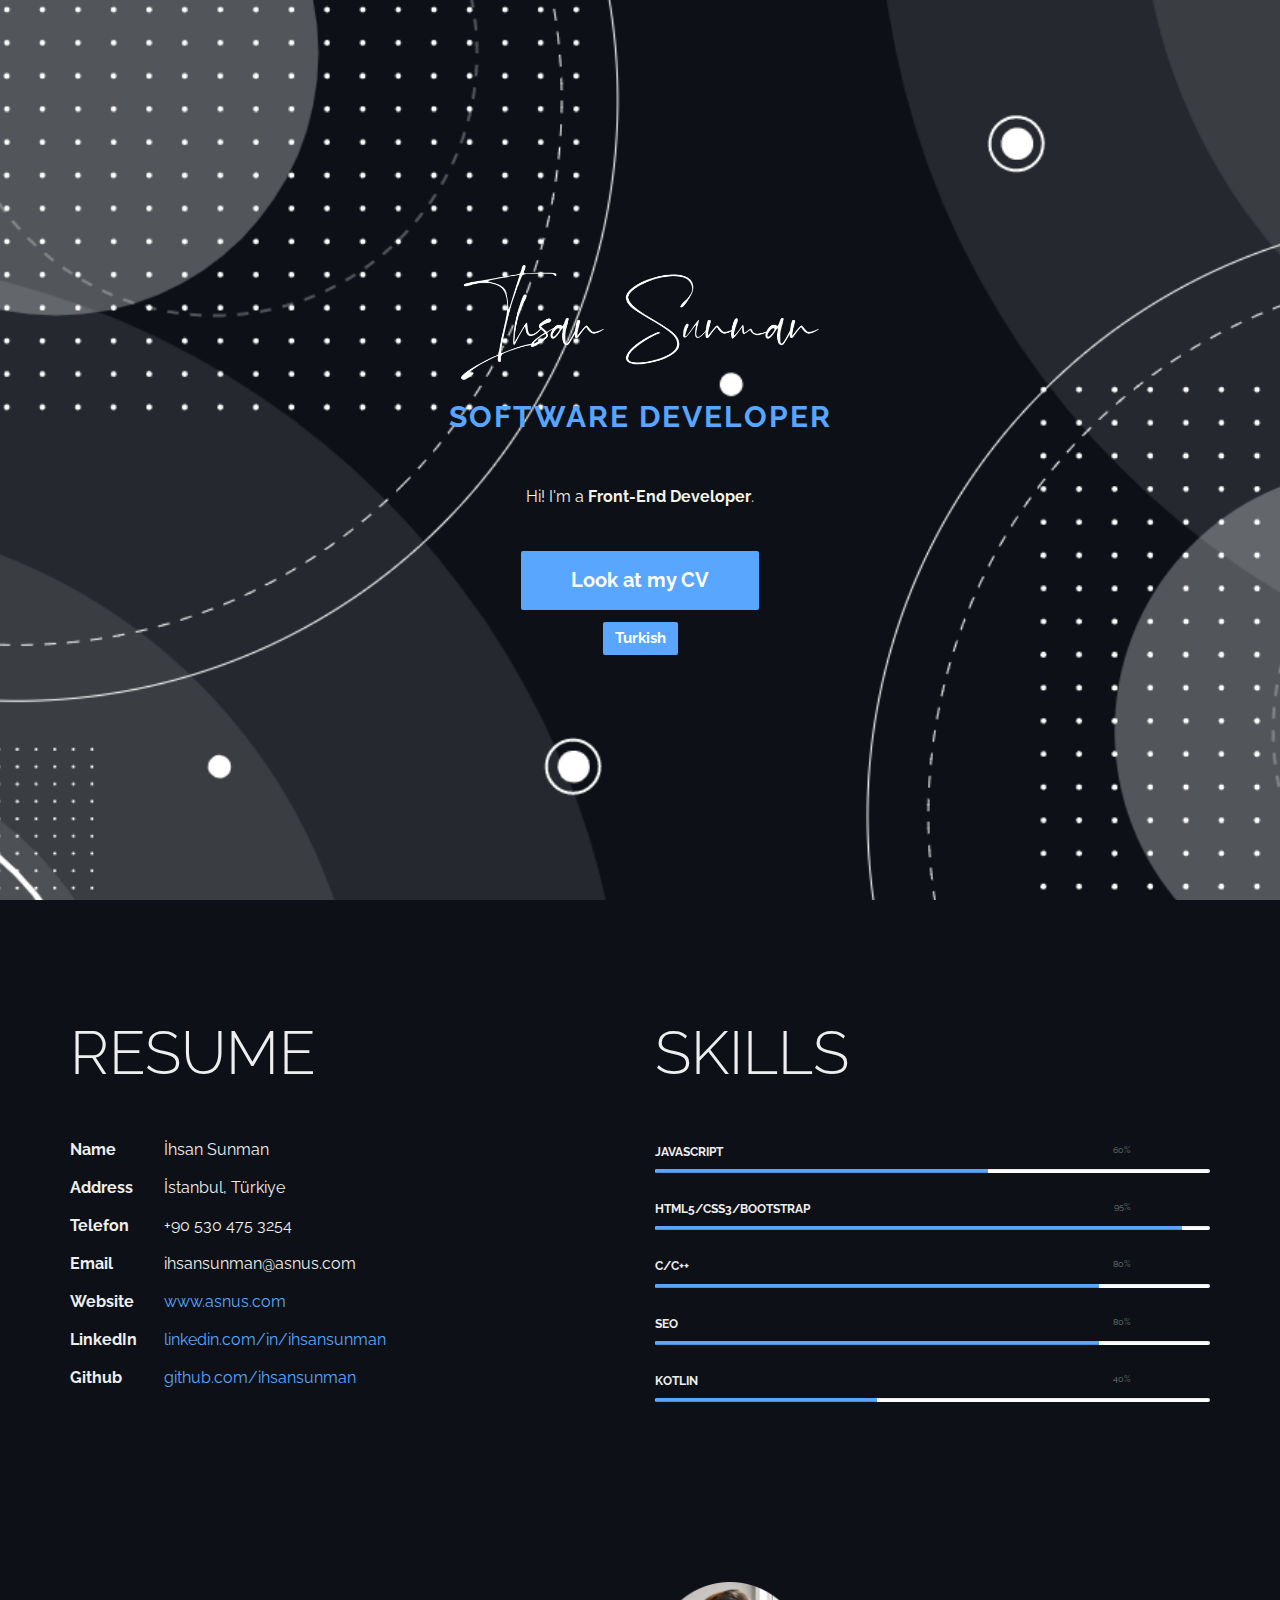
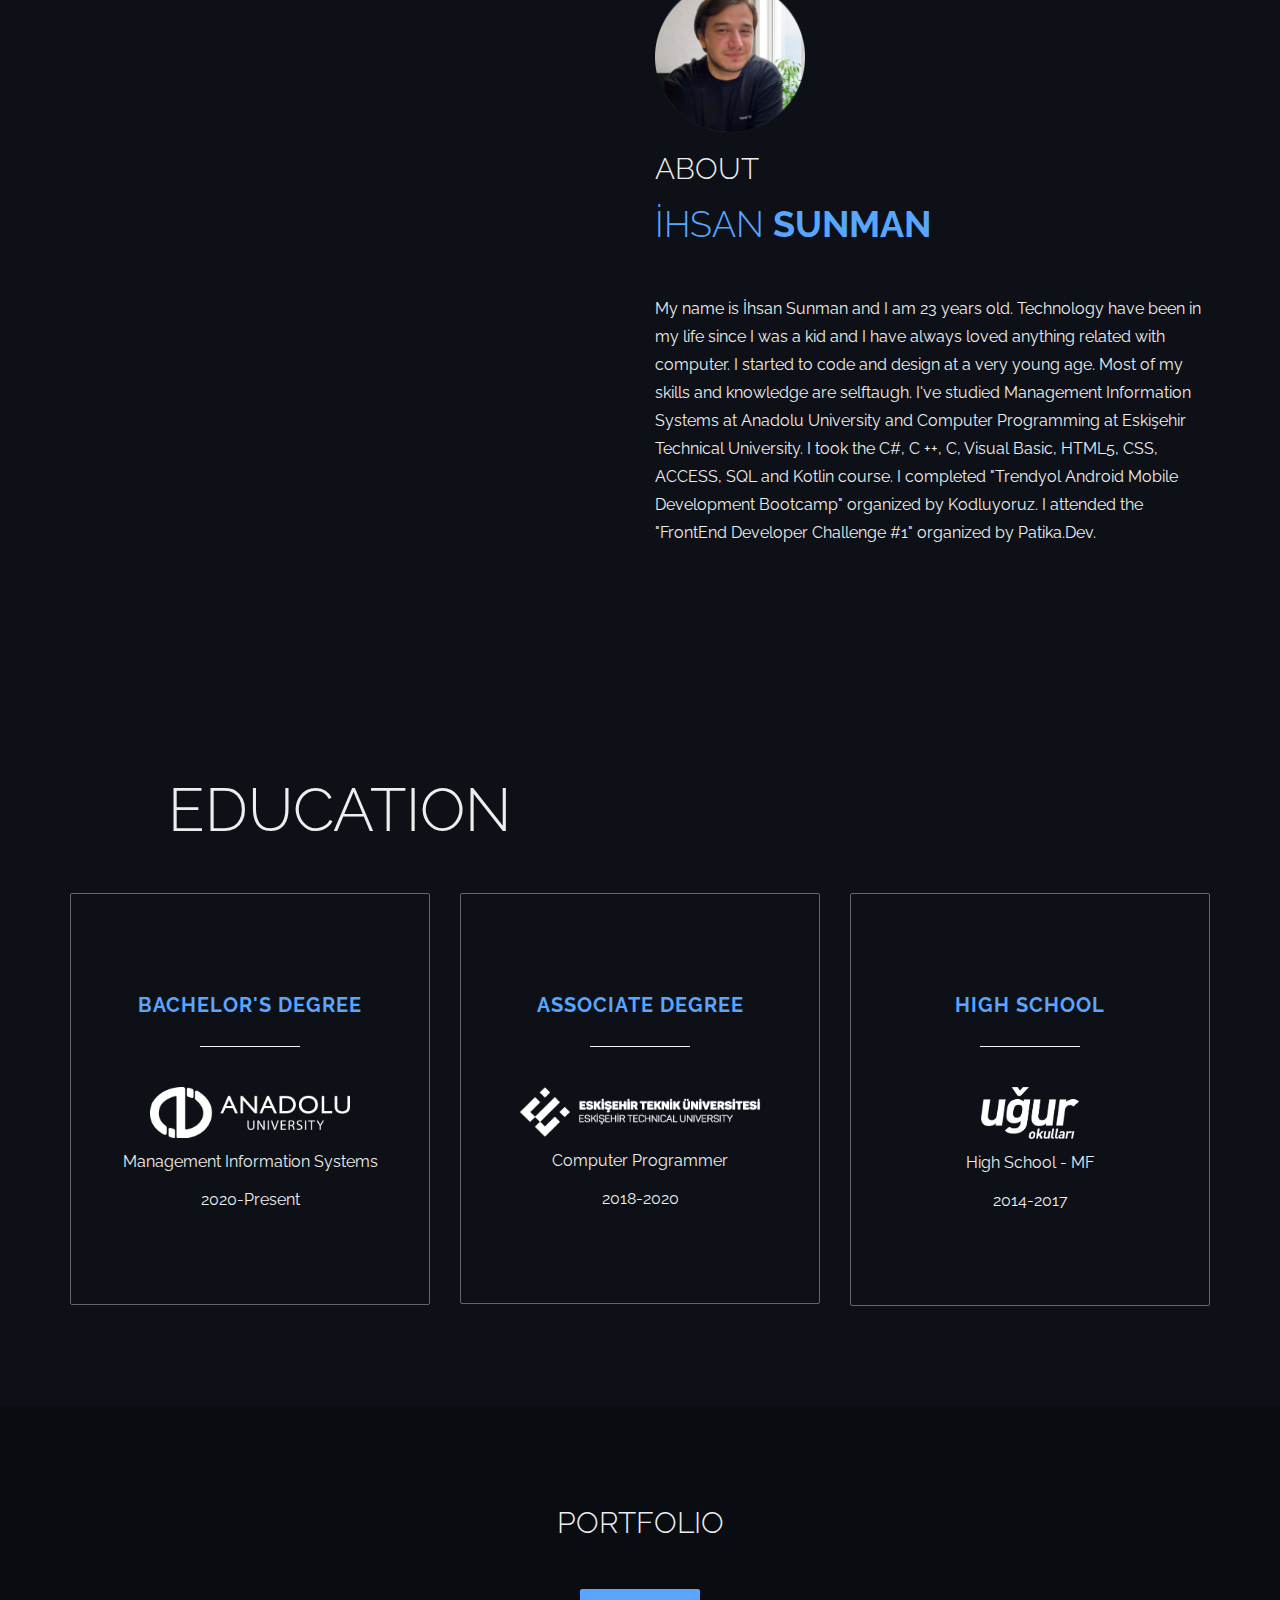
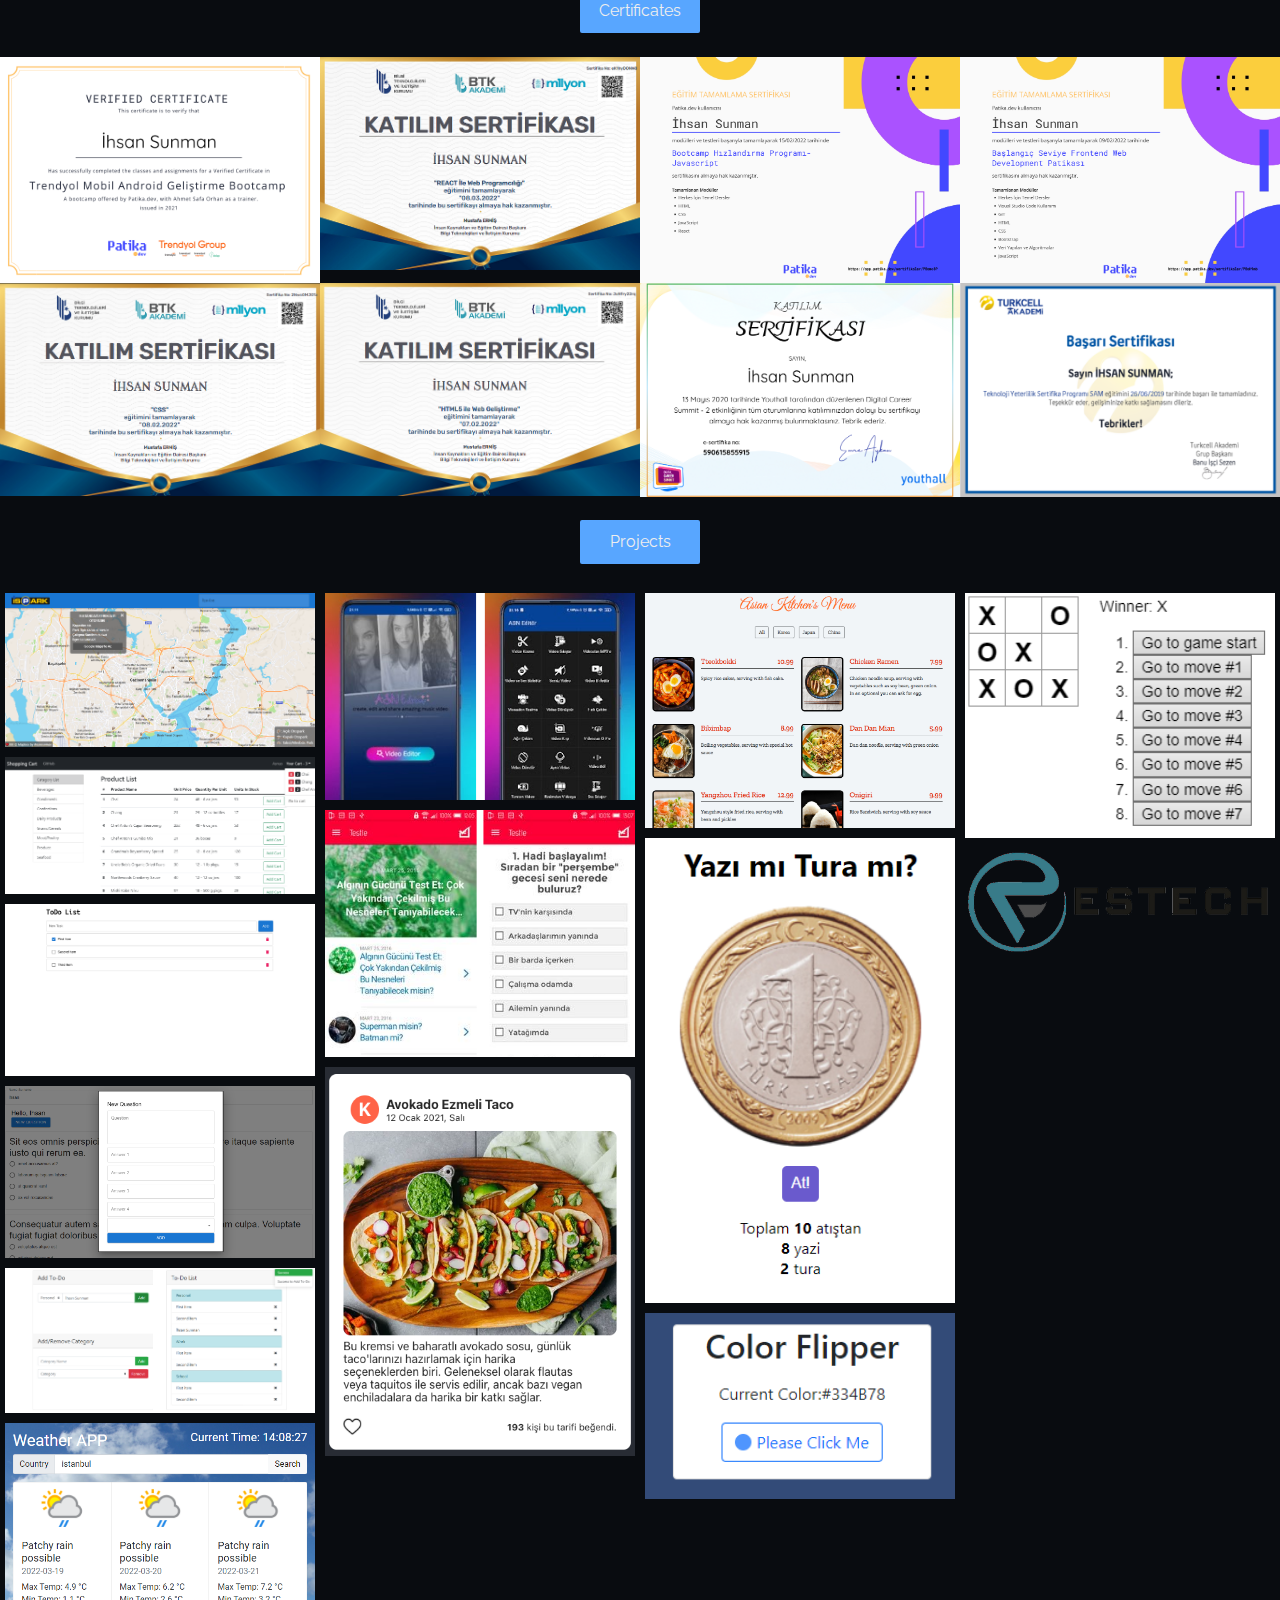
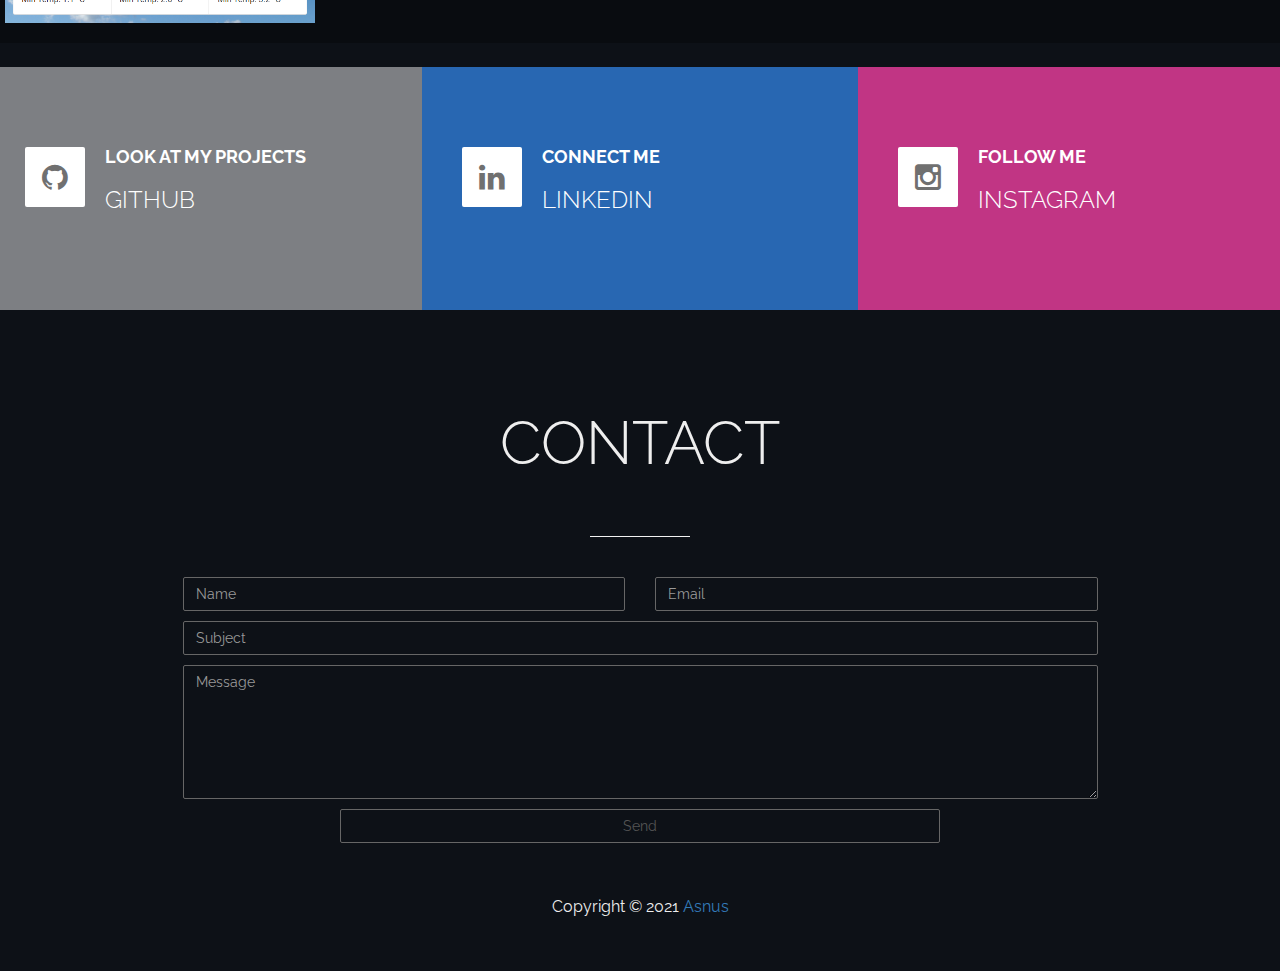
==== commit 20c8c58f: "New Project & Edit Projects" ====
--- a/EN.html
+++ b/EN.html
@@ -200,7 +200,7 @@
 										<div class="portfolio-overlay">
 											<a href="https://verified.cv/en/verify/85787244422001">
 												<img src="/images/logos/kodluyoruz.png" width="200px"></a>
-											<p>Trendyol Mobil Android Geliştirme Bootcamp</p>
+											<p>Trendyol Mobile Android Development Bootcamp</p>
 										</div>
 									</div>
 								</div>
@@ -210,7 +210,7 @@
 										<div class="portfolio-overlay">
 											<a href="images/certificate/REACT.pdf">
 												<img src="/images/logos/btk.png" width="150px"></a>
-											<p>React ile Web Geliştirme</p>
+											<p>Web Development with React</p>
 										</div>
 									</div>
 								</div>
@@ -220,7 +220,7 @@
 										<div class="portfolio-overlay">
 											<a href="https://app.patika.dev/sertifikalar/P8smc8P">
 												<img src="/images/logos/patika.png" width="120px"></a>
-											<p>Bootcamp Hızlandırma Programı-Javascript</p>
+											<p>Bootcamp Accelerator Program-Javascript</p>
 										</div>
 									</div>
 								</div>
@@ -230,7 +230,7 @@
 										<div class="portfolio-overlay">
 											<a href="https://app.patika.dev/sertifikalar/P8sH9mb">
 												<img src="/images/logos/patika.png" width="120px"></a>
-											<p>Başlangıç Seviye Frontend Web Development Patikası</p>
+											<p>Beginner Frontend Web Development Path</p>
 										</div>
 									</div>
 								</div>
@@ -240,7 +240,7 @@
 										<div class="portfolio-overlay">
 											<a href="images/certificate/CSS.pdf">
 												<img src="/images/logos/btk.png" width="150px"></a>
-											<p>BTK Akademi - CSS3</p>
+											<p>BTK Academy - CSS3</p>
 										</div>
 									</div>
 								</div>
@@ -250,7 +250,7 @@
 										<div class="portfolio-overlay">
 											<a href="images/certificate/HTML5.pdf">
 												<img src="/images/logos/btk.png" width="150px"></a>
-											<p>BTK Akademi - HTML5</p>
+											<p>BTK Academy - HTML5</p>
 										</div>
 									</div>
 								</div>
@@ -270,7 +270,7 @@
 										<div class="portfolio-overlay">
 											<a href="/images/certificate/turkcell2.png">
 												<img src="/images/logos/TURKCELL.png" width="170px"></a>
-											<p>Teknoloji Yeterlilik Sertifikası</p>
+											<p>Technology Proficiency Certificate</p>
 										</div>
 									</div>
 								</div>
@@ -288,7 +288,7 @@
 								<div class="portfolio-overlay">
 									<h3 class="portfolio-item-title"><a class="portfolio-link"
 											href="https://github.com/ihsansunman/ispark-map">ISPARK MAP</a></h3>
-									<p>React ve Mapbox ile hazırlanan, Ispark lokasyonlarını gösteren uygulama.</p>
+									<p>Application prepared with React and Mapbox, showing Ispark locations</p>
 								</div>
 							</div>
 							<div class="portfolio-thumb">
@@ -296,7 +296,7 @@
 								<div class="portfolio-overlay">
 									<h3 class="portfolio-item-title"><a class="portfolio-link"
 											href="https://github.com/ihsansunman/Shopping-Cart">Shopping Cart</a></h3>
-									<p>React kullanılarak hazırlanmış bir alışveriş sitesidir.</p>
+									<p>A shopping site built using React</p>
 								</div>
 							</div>
 							<div class="portfolio-thumb">
@@ -305,7 +305,7 @@
 									<h3 class="portfolio-item-title"><a class="portfolio-link"
 											href="https://github.com/ihsansunman/React-ToDo-List">React-ToDo-List
 										</a></h3>
-									<p>React ile oluşturulan Yapılacaklar Listesi</p>
+									<p>To-Do List created with React</p>
 								</div>
 							</div>
 							<div class="portfolio-thumb">
@@ -314,7 +314,7 @@
 									<h3 class="portfolio-item-title"><a class="portfolio-link"
 											href="https://github.com/ihsansunman/question-example">Question Example</a>
 									</h3>
-									<p>React ile hazırlanmış Test Sistemi</p>
+									<p>Test System created with React</p>
 								</div>
 							</div>
 							<div class="portfolio-thumb">
@@ -322,7 +322,15 @@
 								<div class="portfolio-overlay">
 									<h3 class="portfolio-item-title"><a class="portfolio-link"
 											href="https://ihsansunman.github.io/To-Do-App/">To-Do App</a></h3>
-									<p>JS kullanılarak hazırlanan basit bir To Do App</p>
+									<p>A simple To Do App using JS</p>
+								</div>
+							</div>
+							<div class="portfolio-thumb">
+								<img src="images/project/weather.png" class="fluid-img" alt="portfolio img">
+								<div class="portfolio-overlay">
+									<h3 class="portfolio-item-title"><a class="portfolio-link"
+											href="https://asnus-weather-app.netlify.app/">Weather APP</a></h3>
+									<p>React project using Weather API</p>
 								</div>
 							</div>
 							<div class="portfolio-thumb">
@@ -331,7 +339,7 @@
 									<h3 class="portfolio-item-title"><a class="portfolio-link"
 											href="https://play.google.com/store/apps/details?id=com.asnus.videoeditor">ASN
 											Editor</a></h3>
-									<p>Mobil Uygulama (Java, Android)</p>
+									<p>Mobile Application (Java, Android)</p>
 								</div>
 							</div>
 							<div class="portfolio-thumb">
@@ -340,7 +348,7 @@
 									<h3 class="portfolio-item-title"><a class="portfolio-link"
 											href="https://apkpure.com/tr/testle/com.asnus.testle">TESTLE</a>
 									</h3>
-									<p>Mobil Uygulama (Java, Android, WordPress)</p>
+									<p>Mobile Application (Java, Android, WordPress)</p>
 								</div>
 							</div>
 							<div class="portfolio-thumb">
@@ -349,34 +357,34 @@
 									<h3 class="portfolio-item-title"><a class="portfolio-link"
 											href="https://github.com/ihsansunman/recipe-card">Recipe Card</a>
 									</h3>
-									<p>React ile Hazırlanan Basit Kart Teması</p>
+									<p>Simple Card Theme created with React</p>
 								</div>
 							</div>
 							<div class="portfolio-thumb">
 								<img src="images/project/asian.png" class="fluid-img" alt="portfolio img">
 								<div class="portfolio-overlay">
 									<h3 class="portfolio-item-title"><a class="portfolio-link"
-											href="https://github.com/ihsansunman/JS_Projects/tree/main/asiankitchen">Asian Kitchen's Menu</a>
-									</h3>
-									<p>JS Kullanılarak Hazırlanan Asya Mutfağı Menüsü</p>
+											href="https://ihsansunman.github.io/JS_Projects/asiankitchen/">Asian Kitchen's Menu</a>
+									</h3>
+									<p>Asian kitchen menu created using JS</p>
 								</div>
 							</div>
 							<div class="portfolio-thumb">
 								<img src="images/project/yazitura.png" class="fluid-img" alt="portfolio img">
 								<div class="portfolio-overlay">
 									<h3 class="portfolio-item-title"><a class="portfolio-link"
-											href="https://github.com/ihsansunman/yazi-tura">Yazı Tura</a>
-									</h3>
-									<p>React ile Hazırlanan Yazı Tura Uygulaması</p>
+											href="https://yazi-tura.netlify.app/">Coin Flip</a>
+									</h3>
+									<p>Coin Flip Application Made with React</p>
 								</div>
 							</div>
 							<div class="portfolio-thumb">
 								<img src="images/project/colorflipper.png" class="fluid-img" alt="portfolio img">
 								<div class="portfolio-overlay">
 									<h3 class="portfolio-item-title"><a class="portfolio-link"
-											href="https://github.com/ihsansunman/JS_Projects/tree/main/color-flipper">Color Flipper</a>
-									</h3>
-									<p>Bootstrap ve JS ile Basit Renk Değiştirme Uygulaması</p>
+											href="https://ihsansunman.github.io/JS_Projects/color-flipper/">Color Flipper</a>
+									</h3>
+									<p>Simple Color Flipper Application with Bootstrap and JS</p>
 								</div>
 							</div>
 							<div class="portfolio-thumb">
@@ -385,7 +393,7 @@
 									<h3 class="portfolio-item-title"><a class="portfolio-link"
 											href="https://github.com/ihsansunman/tic-tac-toe">Tic Tac Toe</a>
 									</h3>
-									<p>React ile Hazırlanan Tic Tac Toe Oyunu</p>
+									<p>Tic Tac Toe Game Made with React</p>
 								</div>
 							</div>
 							<div class="portfolio-thumb">
@@ -393,7 +401,7 @@
 								<div class="portfolio-overlay">
 									<h3 class="portfolio-item-title"><a class="portfolio-link"
 											href="https://github.com/porsukmyo-students/Es-tech">ESTECH</a></h3>
-									<p>E-Ticaret Web Sitesi</p>
+									<p>E-Commerce Website</p>
 								</div>
 							</div>
 						  </section>
--- a/css/asnustheme-style.css
+++ b/css/asnustheme-style.css
@@ -295,9 +295,9 @@
 }
 @media (max-width: 600px) {
   #project {
-  -moz-column-count:    1;
-  -webkit-column-count: 1;
-  column-count:         1;
+  -moz-column-count:    2;
+  -webkit-column-count: 2;
+  column-count:         2;
   }
 }
 
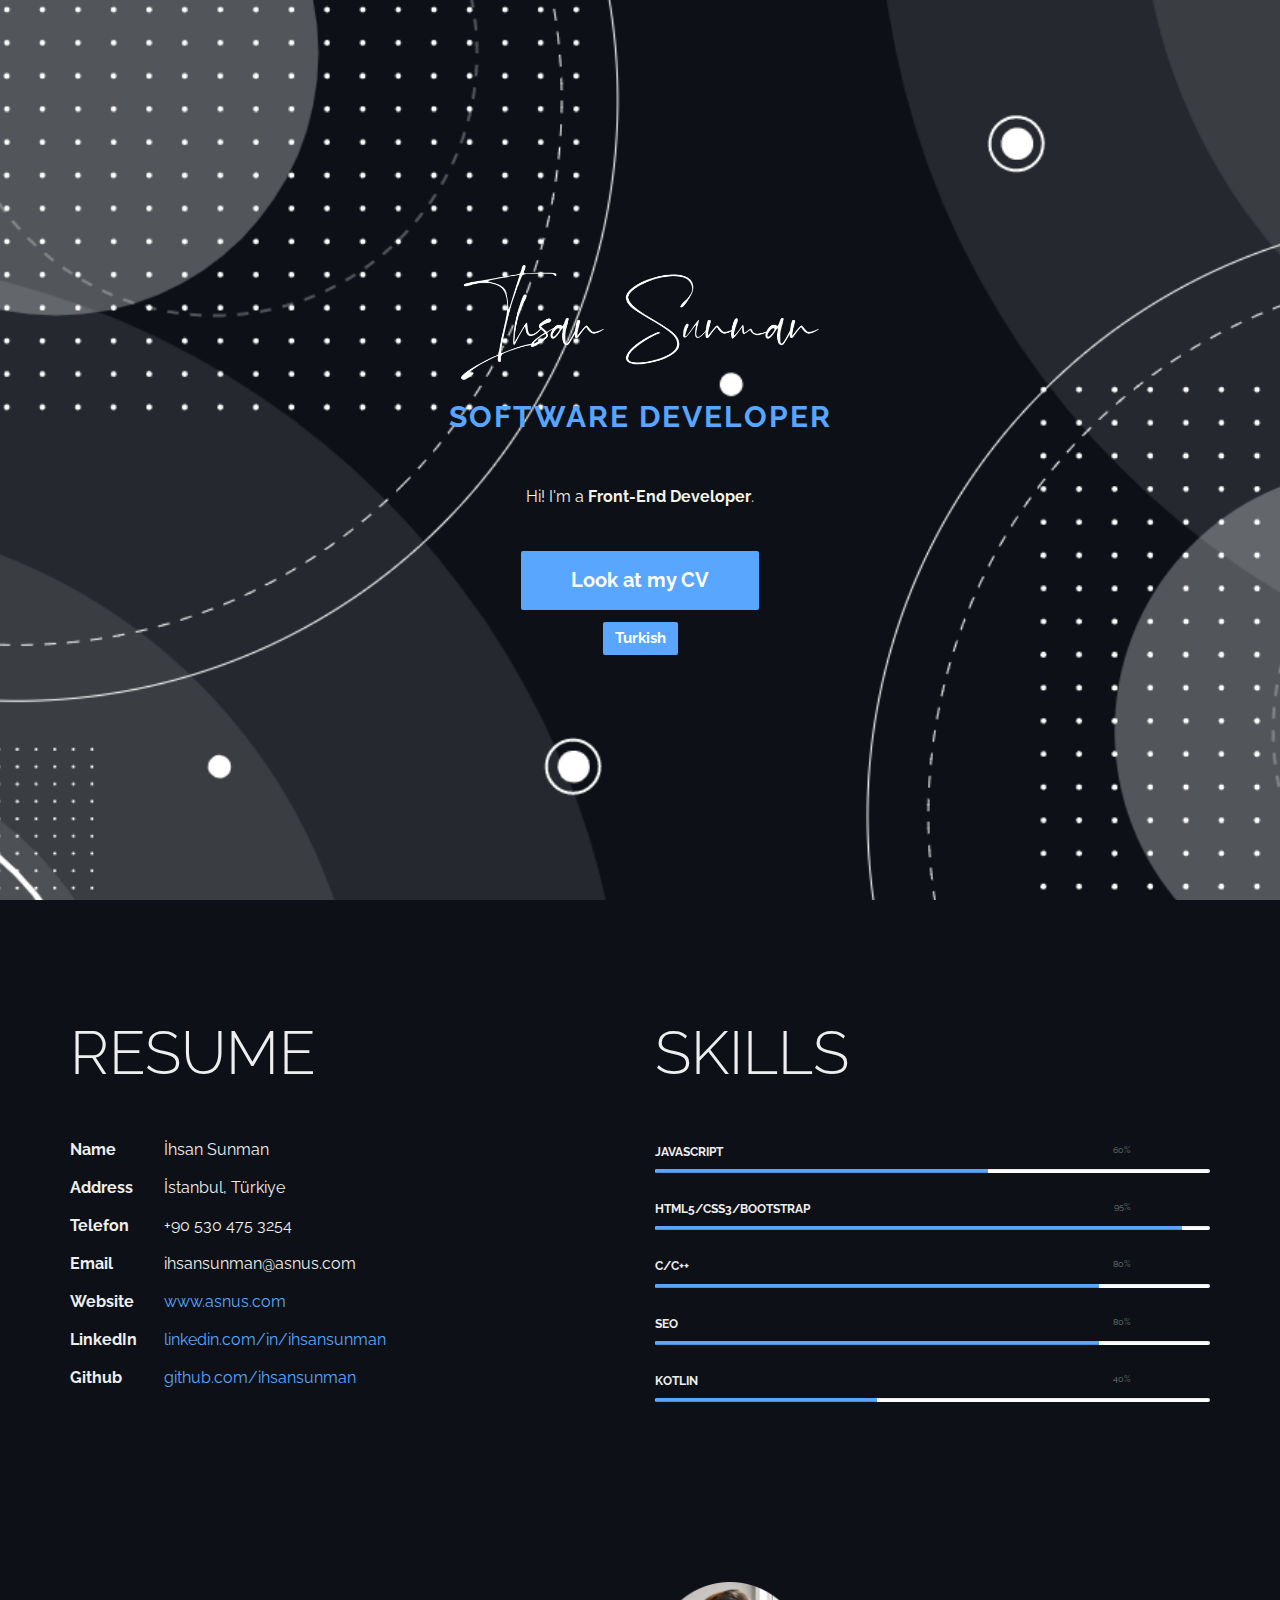
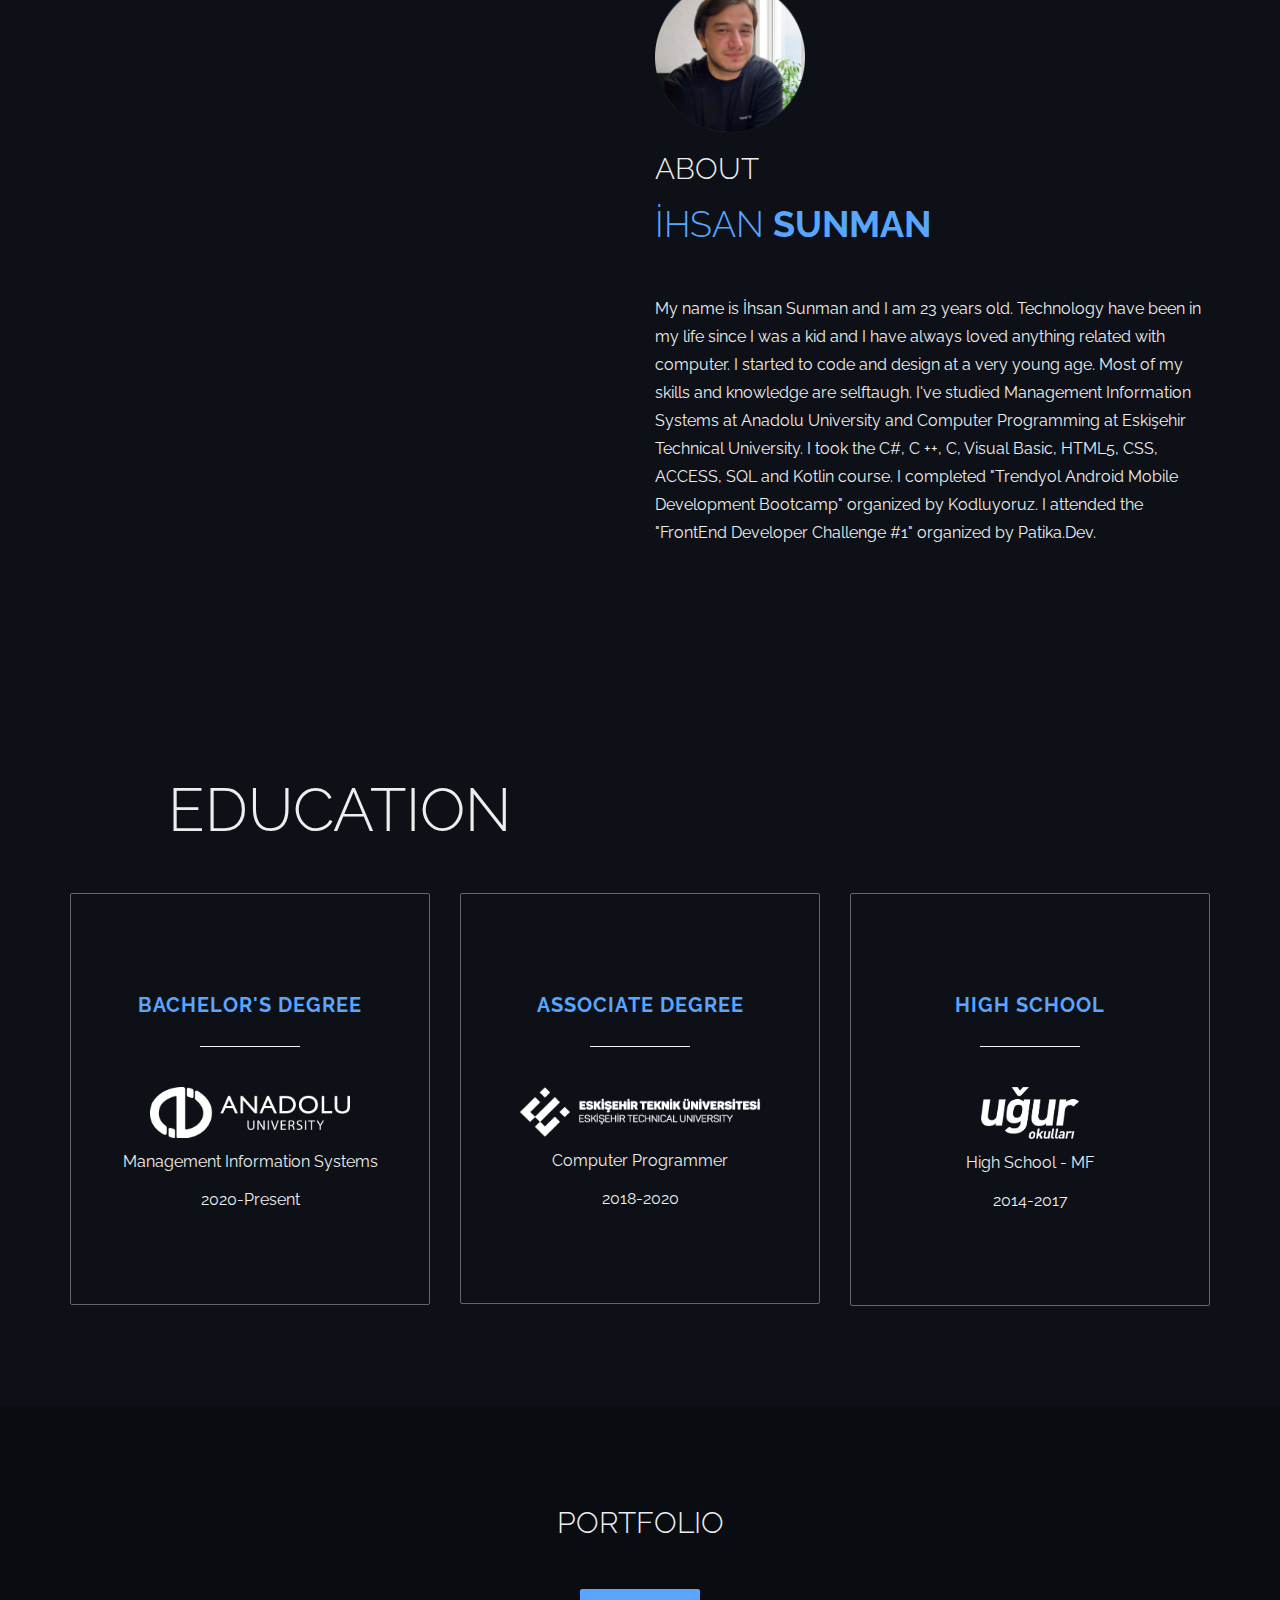
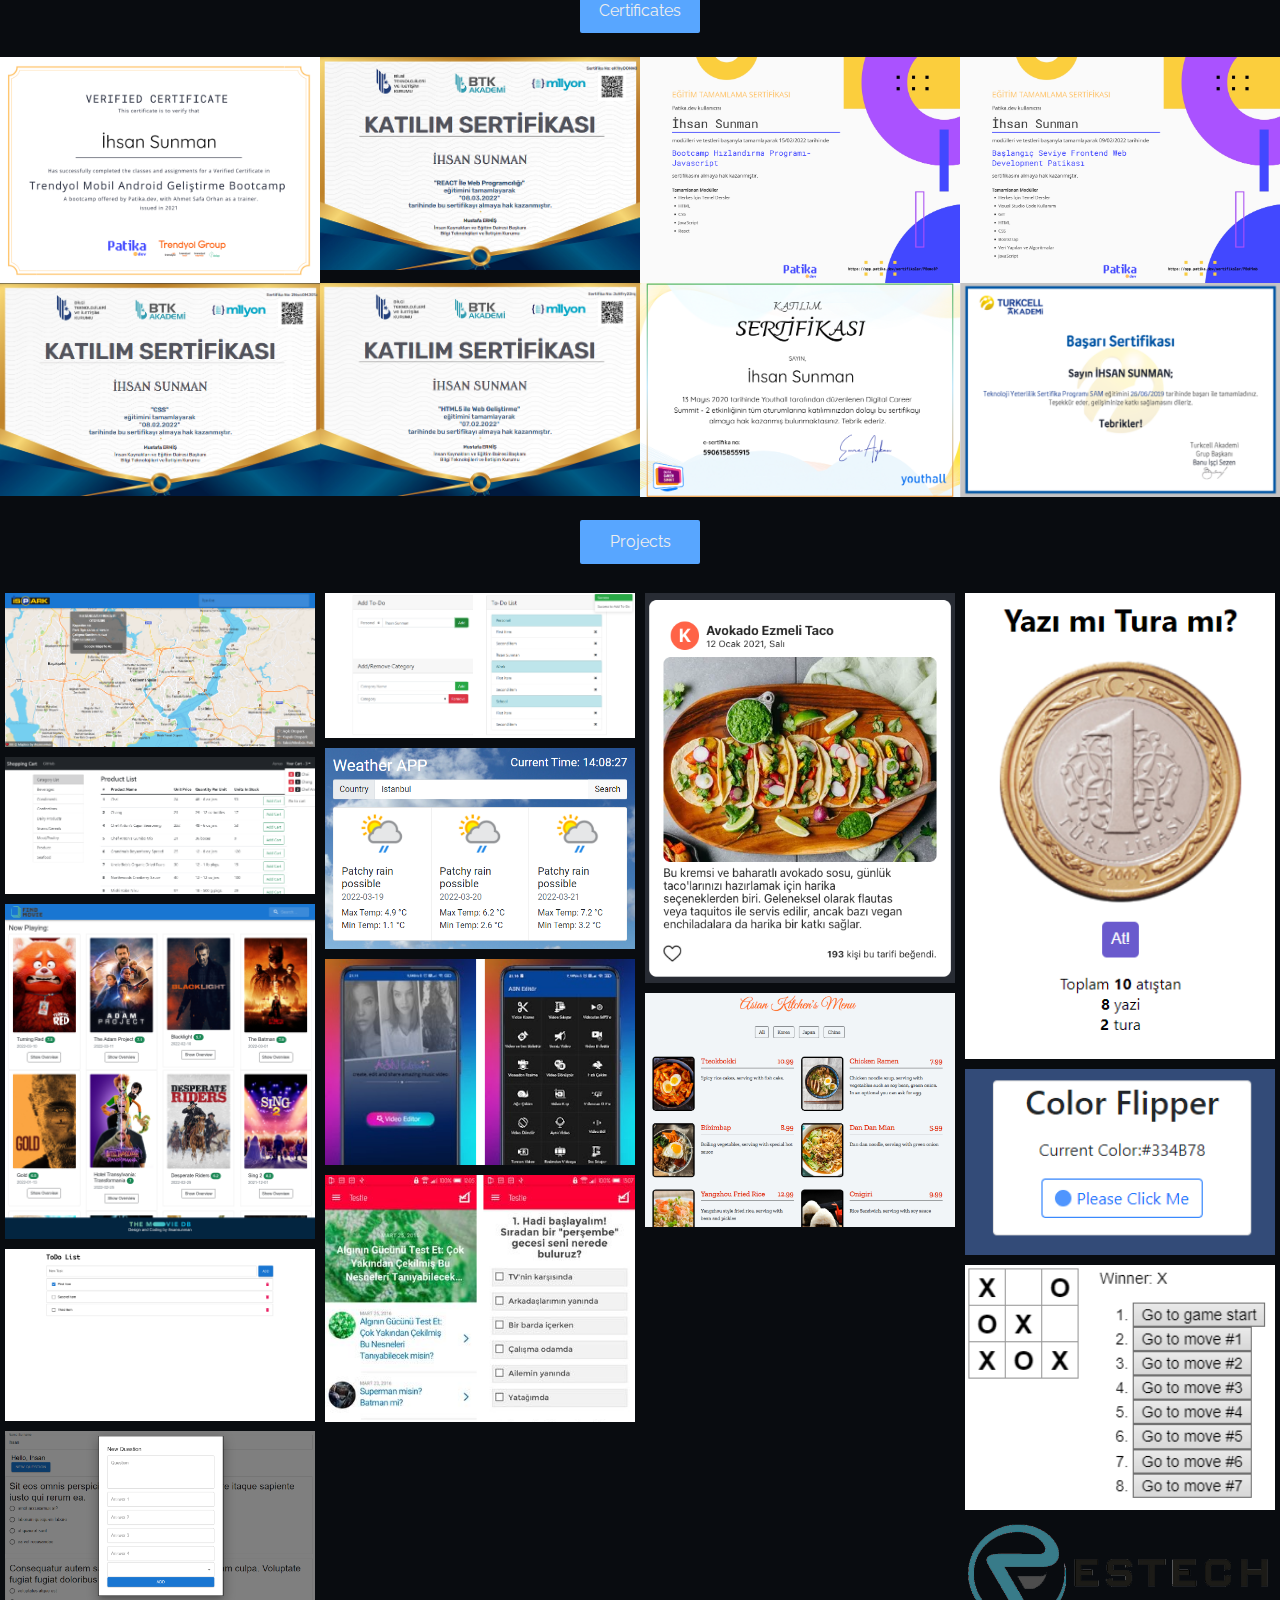
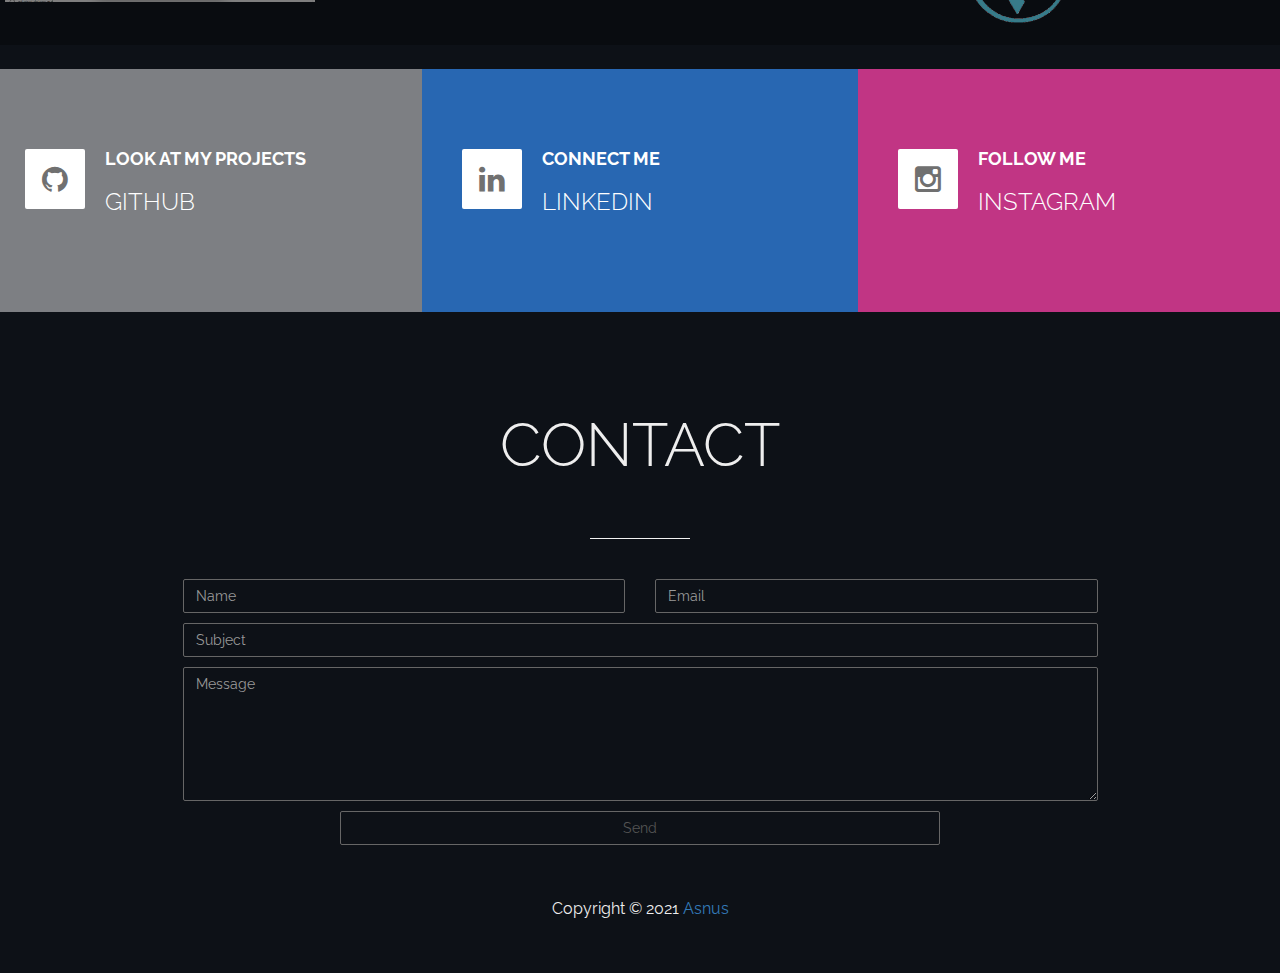
==== commit 0d5cfb0a: "Add New Project" ====
--- a/EN.html
+++ b/EN.html
@@ -297,6 +297,15 @@
 									<h3 class="portfolio-item-title"><a class="portfolio-link"
 											href="https://github.com/ihsansunman/Shopping-Cart">Shopping Cart</a></h3>
 									<p>A shopping site built using React</p>
+								</div>
+							</div>
+							<div class="portfolio-thumb">
+								<img src="images/project/findmovie.png" class="fluid-img" alt="portfolio img">
+								<div class="portfolio-overlay">
+									<h3 class="portfolio-item-title"><a class="portfolio-link"
+											href="https://asnus-find-movie.netlify.app/">Find Movie
+										</a></h3>
+									<p>Movie website using TMDB created with React</p>
 								</div>
 							</div>
 							<div class="portfolio-thumb">
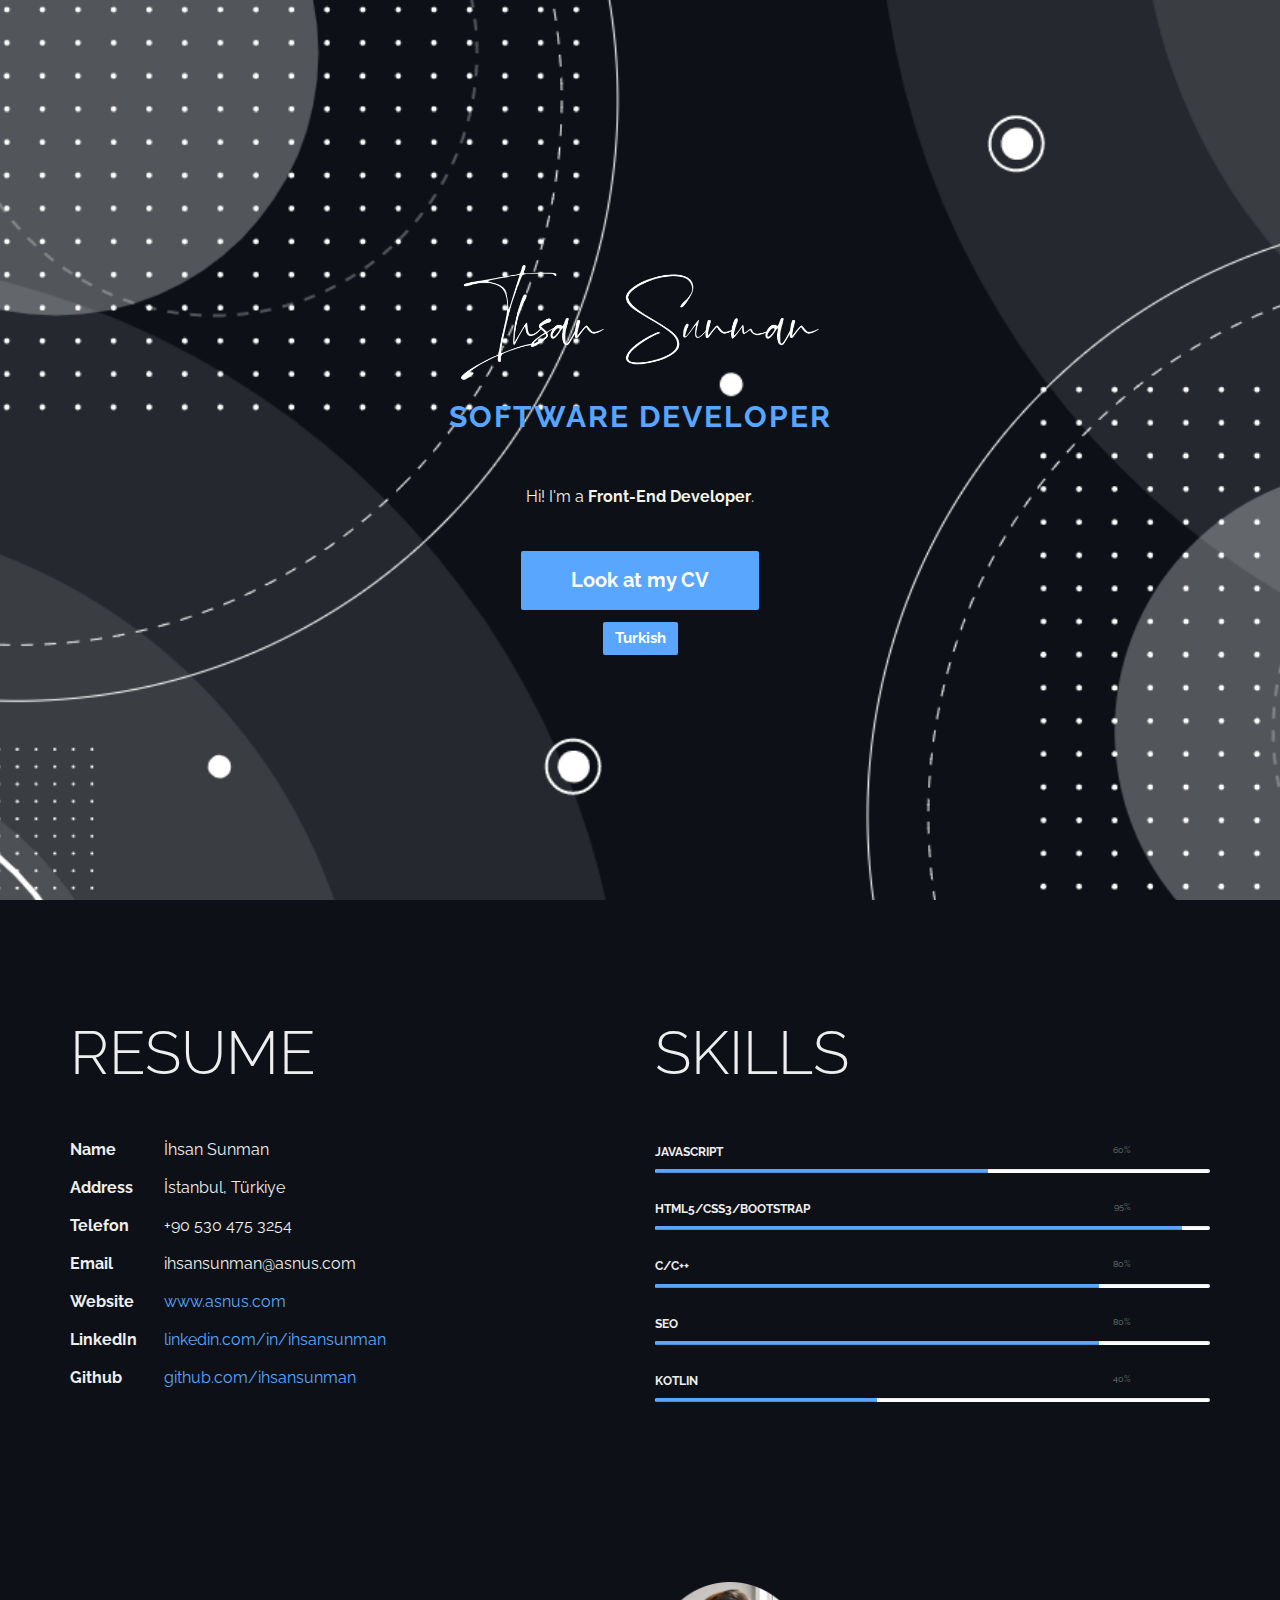
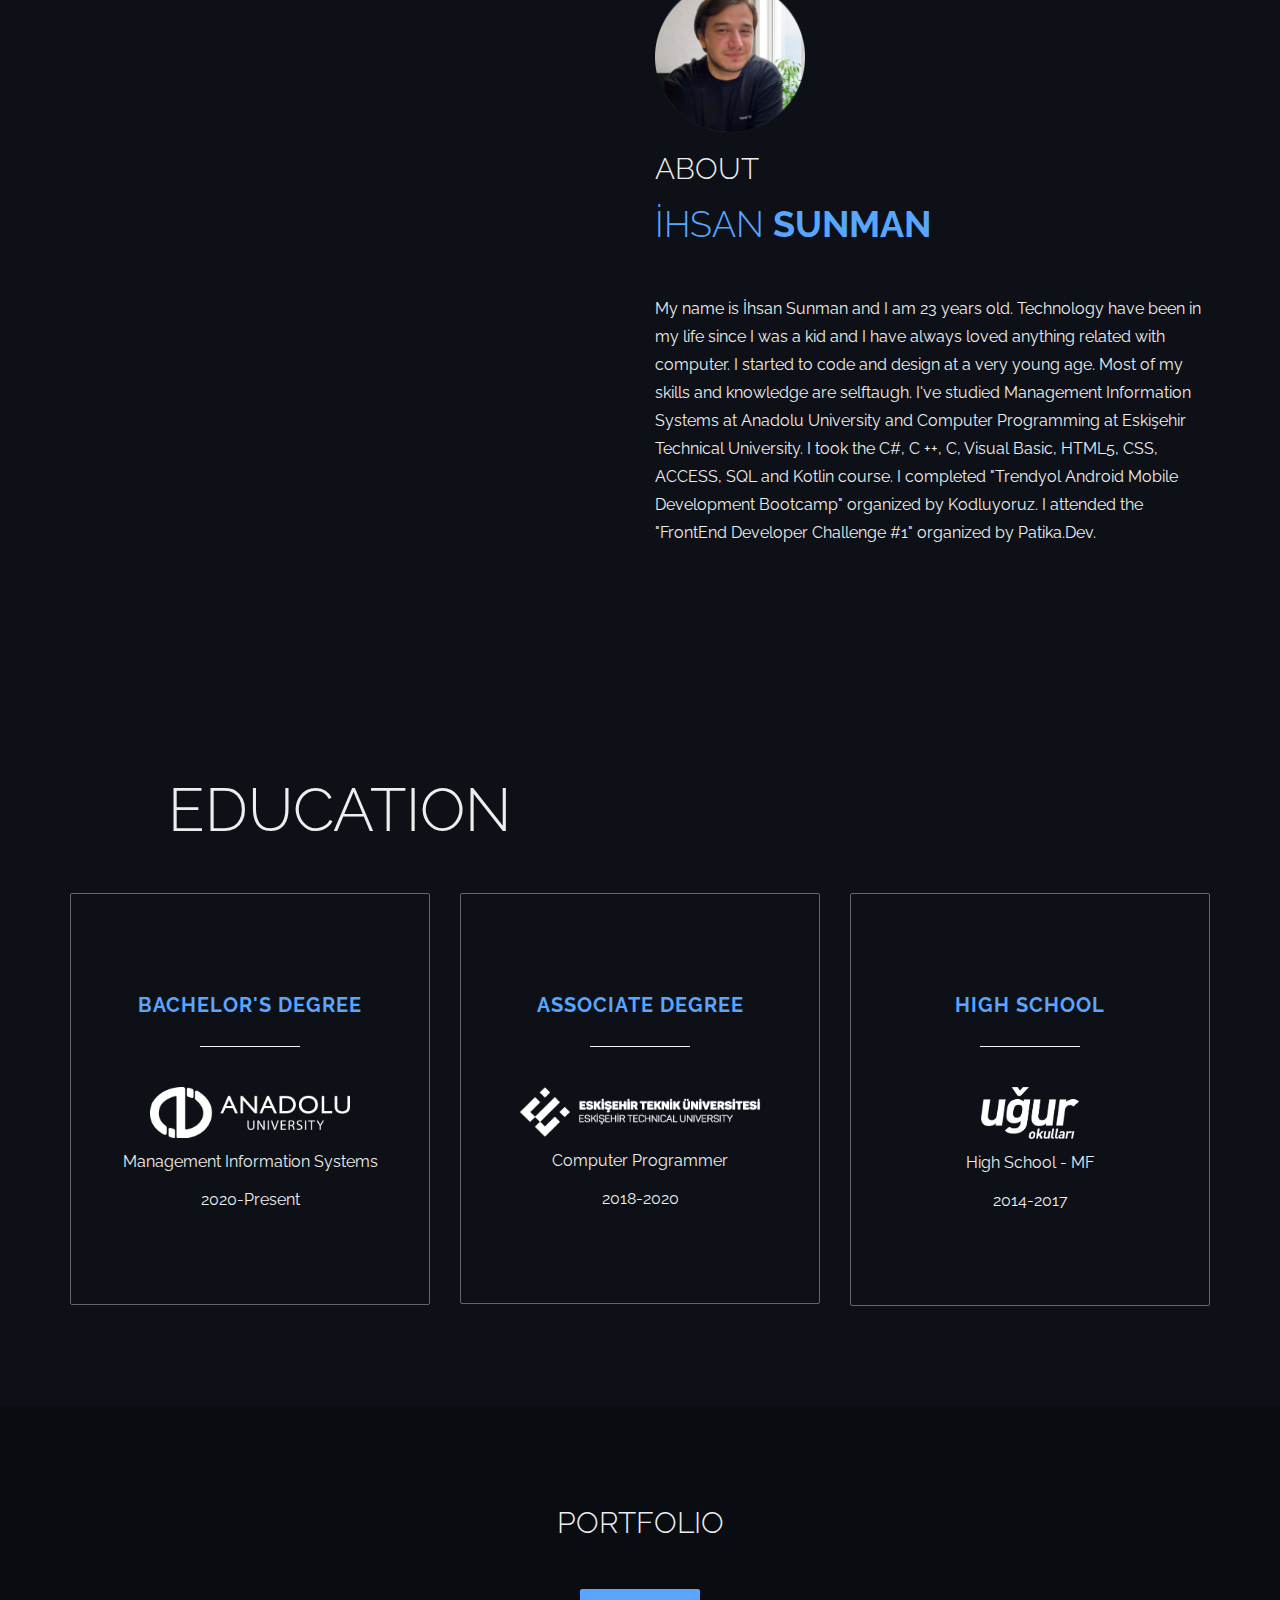
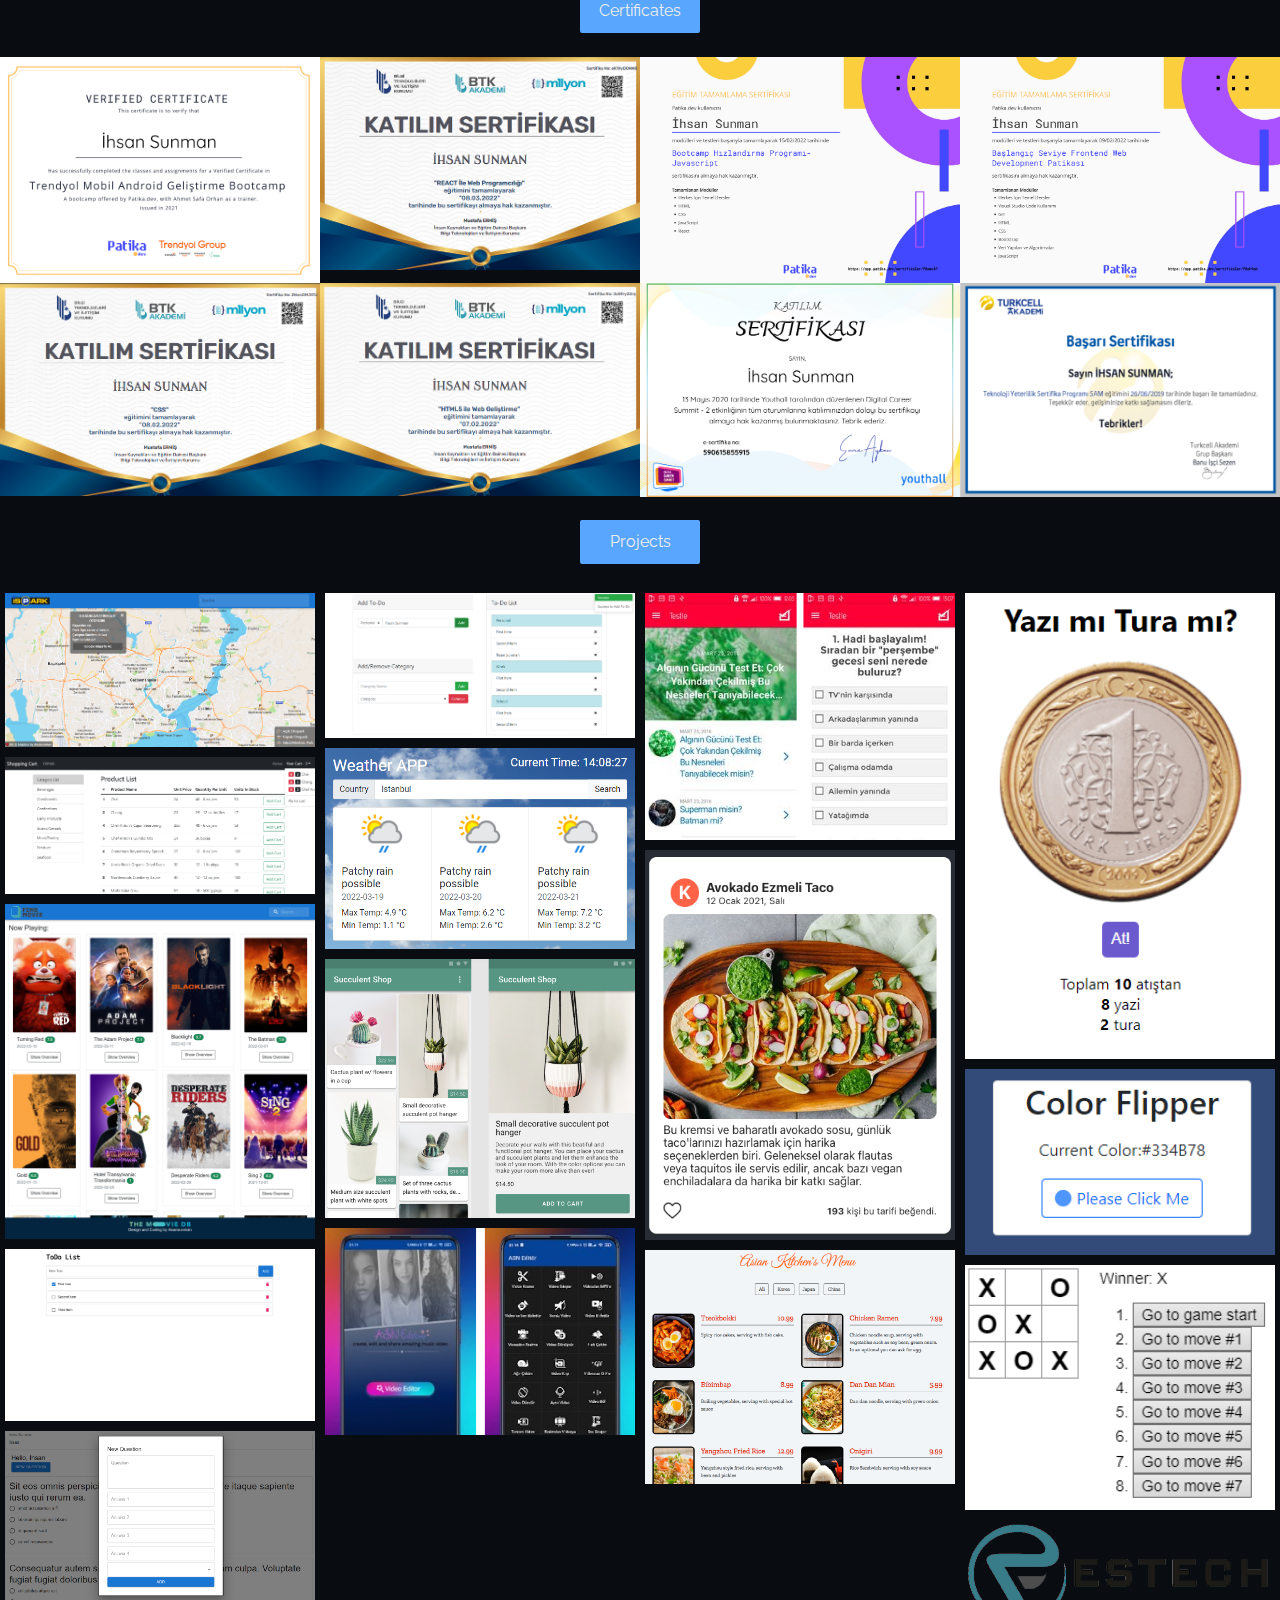
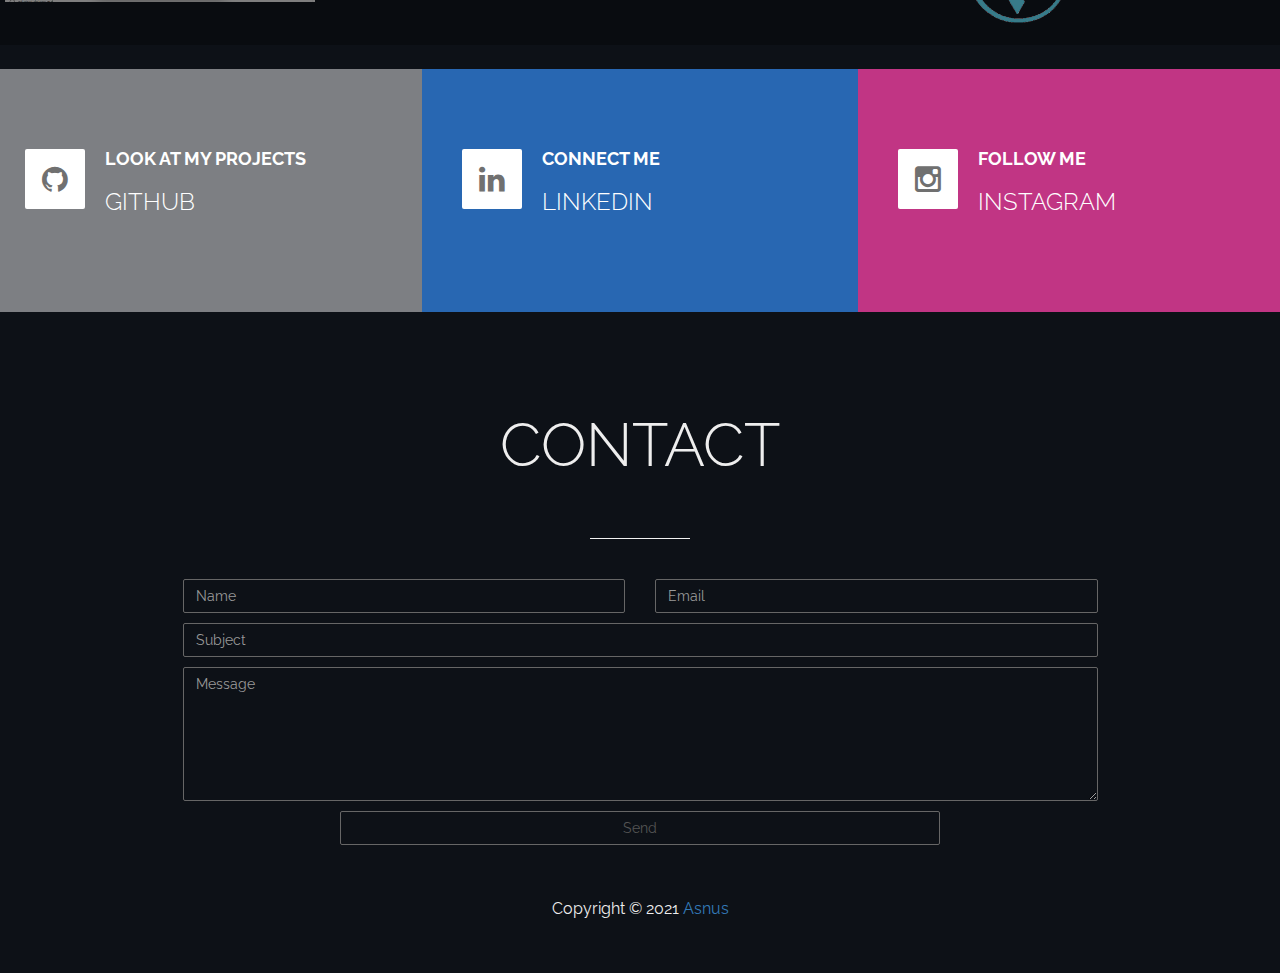
==== commit b05dbc63: "Add new project" ====
--- a/EN.html
+++ b/EN.html
@@ -340,6 +340,14 @@
 									<h3 class="portfolio-item-title"><a class="portfolio-link"
 											href="https://asnus-weather-app.netlify.app/">Weather APP</a></h3>
 									<p>React project using Weather API</p>
+								</div>
+							</div>
+							<div class="portfolio-thumb">
+								<img src="images/project/succulent-shop.png" class="fluid-img" alt="portfolio img">
+								<div class="portfolio-overlay">
+									<h3 class="portfolio-item-title"><a class="portfolio-link"
+											href="https://github.com/ihsansunman/succulent-shop">Succulent Shop</a></h3>
+									<p>An educational project for Trendyol Android Bootcamp 2021</p>
 								</div>
 							</div>
 							<div class="portfolio-thumb">
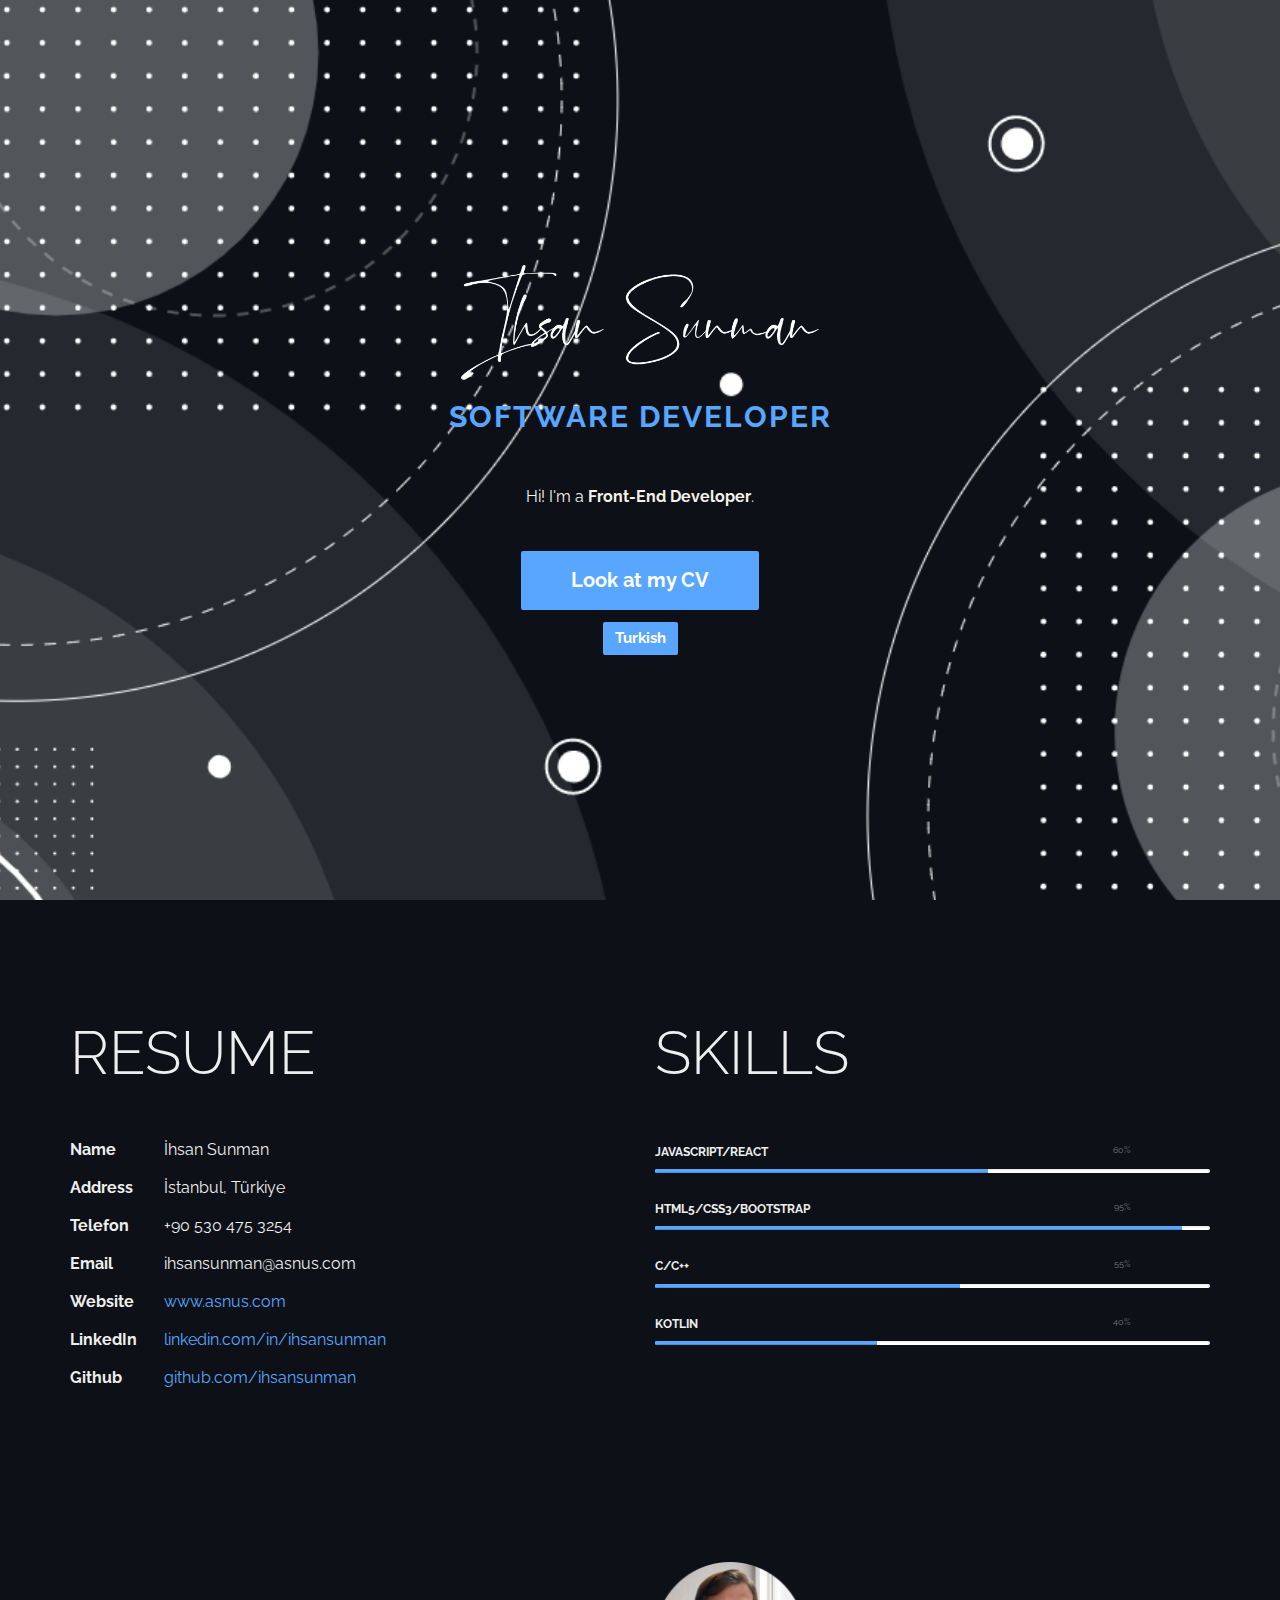
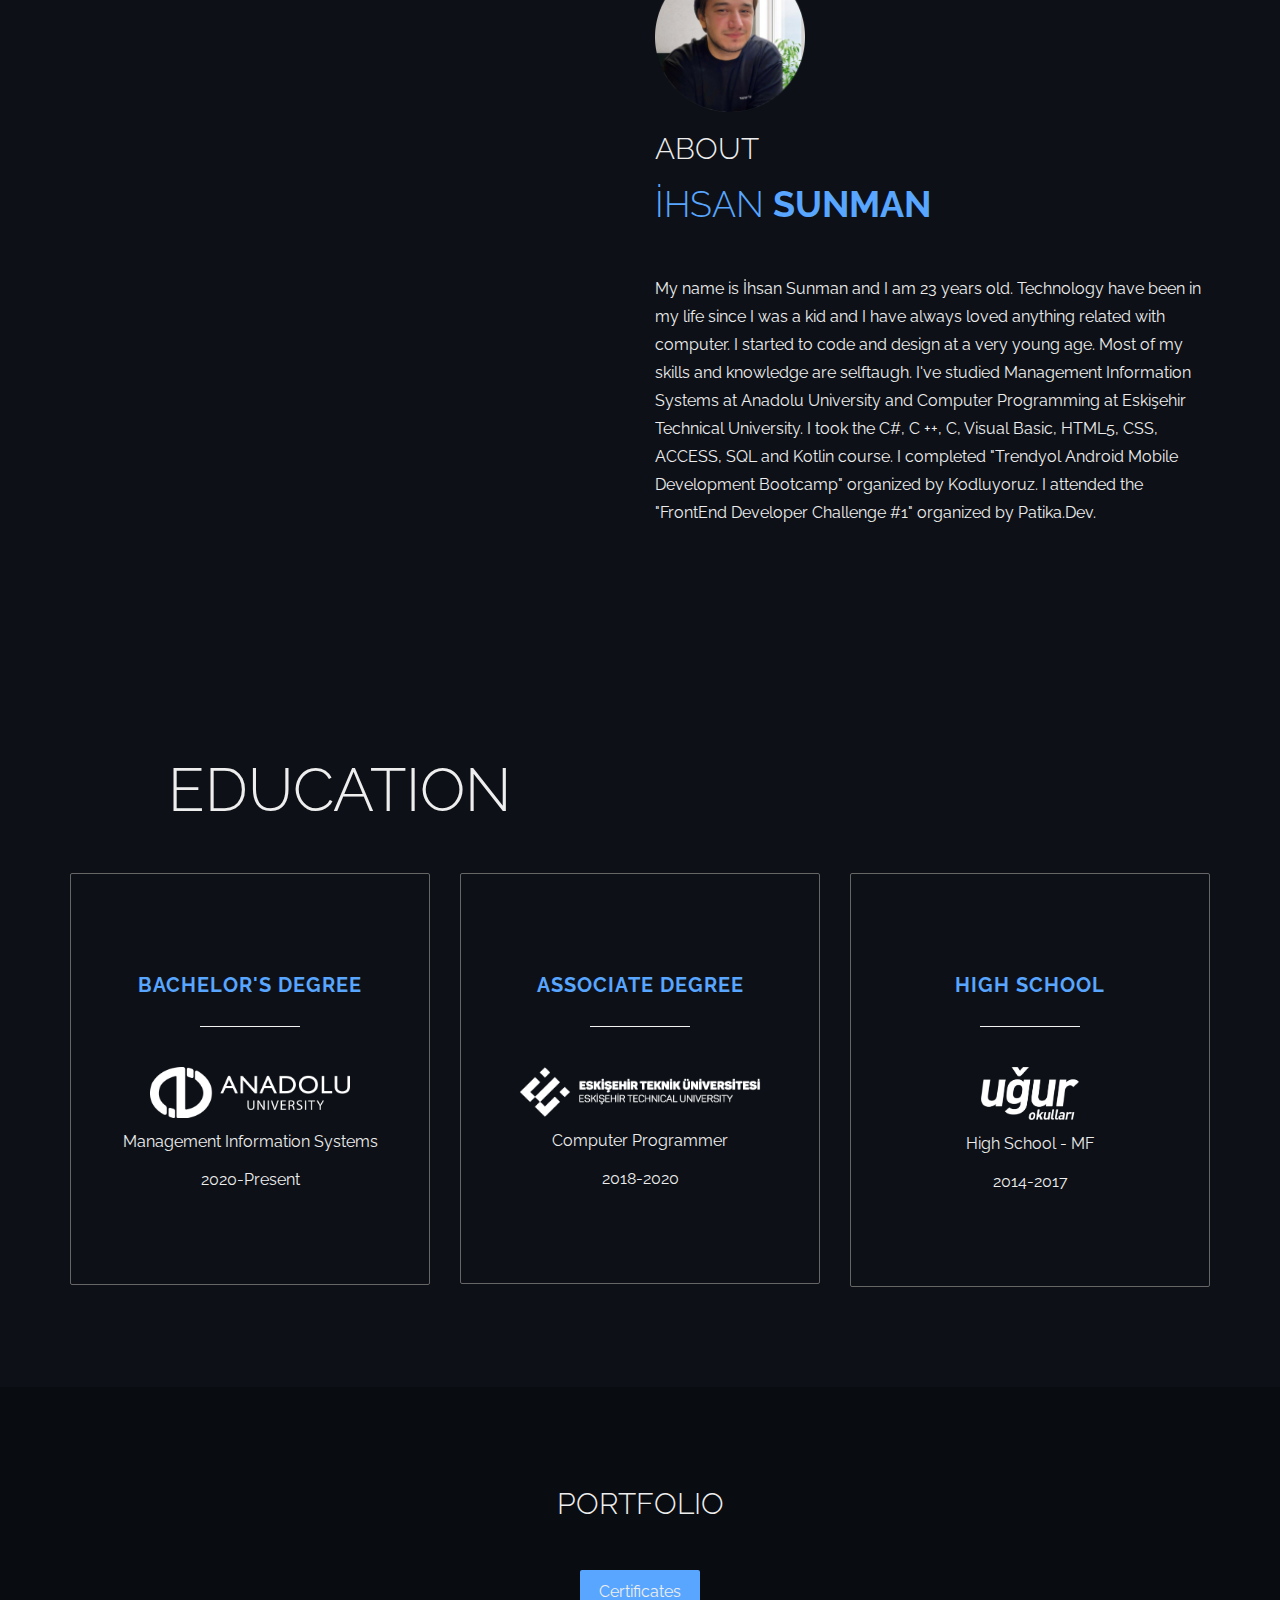
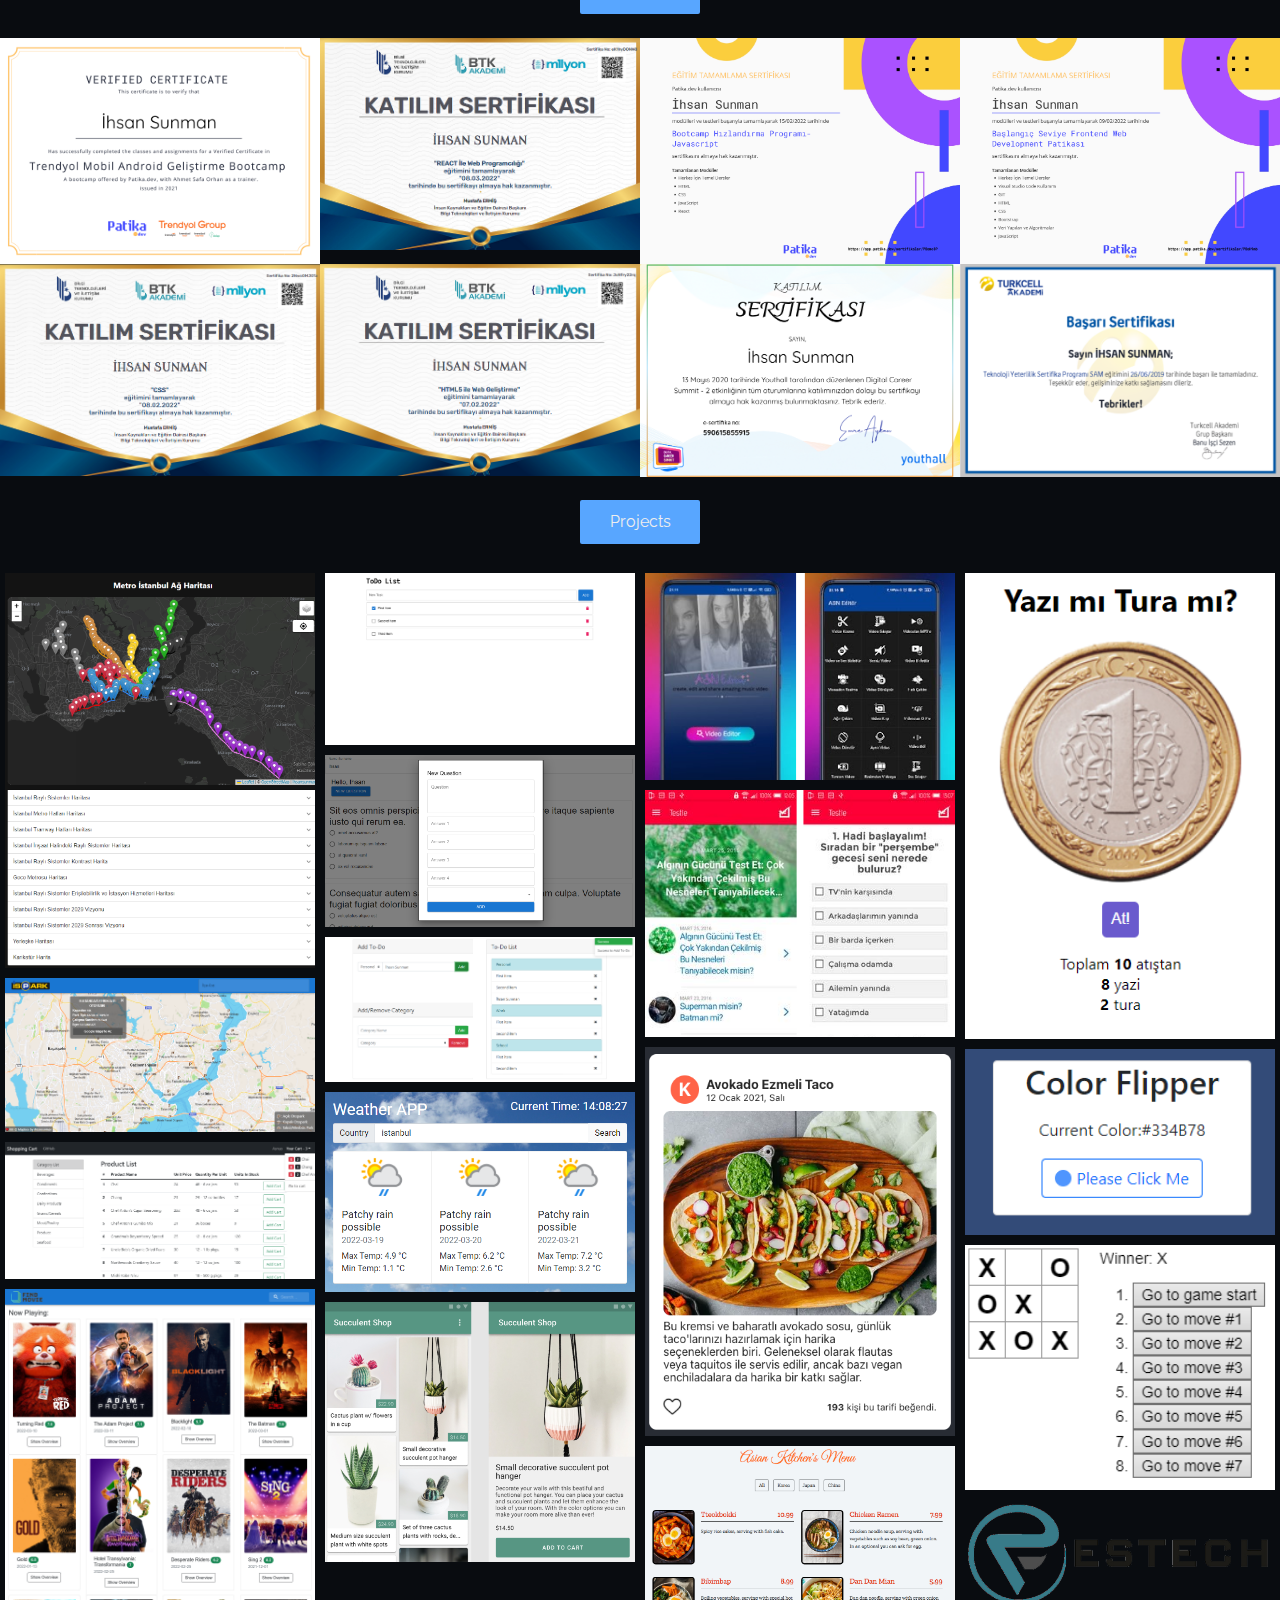
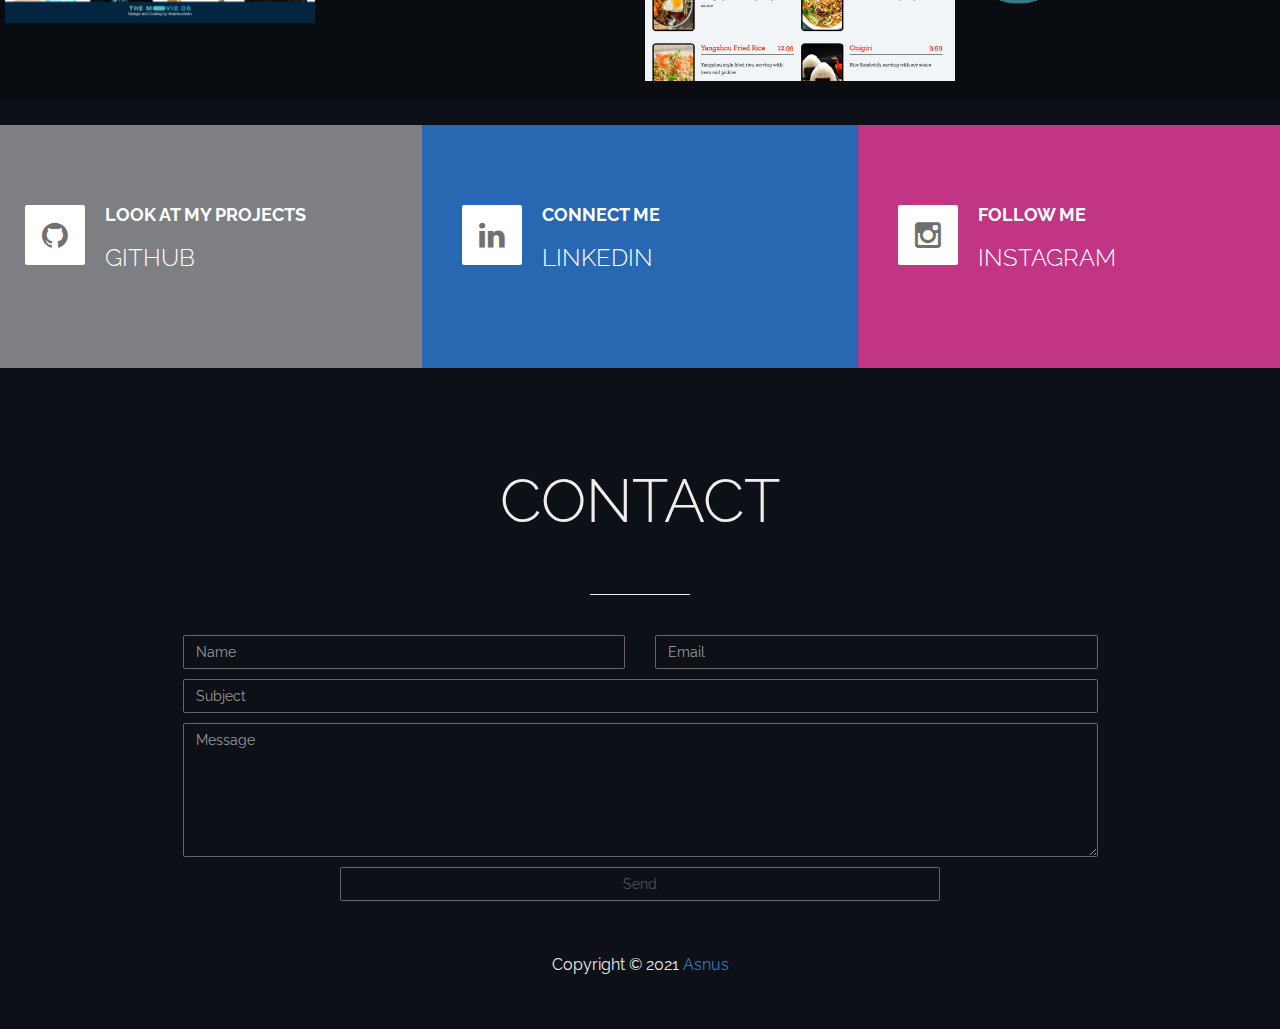
==== commit 53f83eab: "New Project & Update CV" ====
--- a/EN.html
+++ b/EN.html
@@ -83,7 +83,7 @@
 				</div>
 				<div class="col-md-6 col-sm-6">
 					<h2 class="title">Skills</h2>
-					<h4 class="tm-progress-label">JavaScript <small class="progress-percent-small">60%</small></h4>
+					<h4 class="tm-progress-label">JavaScript/React <small class="progress-percent-small">60%</small></h4>
 					<div class="progress tm-progress">
 						<div class="progress-bar progress-bar-danger" role="progressbar" aria-valuenow="60"
 							aria-valuemin="0" aria-valuemax="100" style="width: 60%;"></div>
@@ -94,15 +94,10 @@
 						<div class="progress-bar progress-bar-danger" role="progressbar" aria-valuenow="95"
 							aria-valuemin="0" aria-valuemax="100" style="width: 95%;"></div>
 					</div>
-					<h4 class="tm-progress-label">C/C++ <small class="progress-percent-small">80%</small></h4>
+					<h4 class="tm-progress-label">C/C++ <small class="progress-percent-small">55%</small></h4>
 					<div class="progress tm-progress">
-						<div class="progress-bar progress-bar-danger" role="progressbar" aria-valuenow="80"
-							aria-valuemin="0" aria-valuemax="100" style="width: 80%;"></div>
-					</div>
-					<h4 class="tm-progress-label">SEO <small class="progress-percent-small">80%</small></h4>
-					<div class="progress tm-progress">
-						<div class="progress-bar progress-bar-danger" role="progressbar" aria-valuenow="80"
-							aria-valuemin="0" aria-valuemax="100" style="width: 80%;"></div>
+						<div class="progress-bar progress-bar-danger" role="progressbar" aria-valuenow="55"
+							aria-valuemin="0" aria-valuemax="100" style="width: 55%;"></div>
 					</div>
 					<h4 class="tm-progress-label">Kotlin <small class="progress-percent-small">40%</small></h4>
 					<div class="progress tm-progress">
@@ -283,6 +278,14 @@
 					<div class="iso-section">
 						<p class="sub-port">Projects</p>
 						<section id="project">
+							<div class="portfolio-thumb">
+								<img src="images/project/ibb-metro.png" class="fluid-img" alt="portfolio img">
+								<div class="portfolio-overlay">
+									<h3 class="portfolio-item-title"><a class="portfolio-link"
+											href="https://ibb-metro-asnus.netlify.app/">IBB Metro Maps</a></h3>
+									<p>Metro Istanbul Network Map created with React and Leaflet</p>
+								</div>
+							</div>
 							<div class="portfolio-thumb">
 								<img src="images/project/ispark.png" class="fluid-img" alt="portfolio img">
 								<div class="portfolio-overlay">
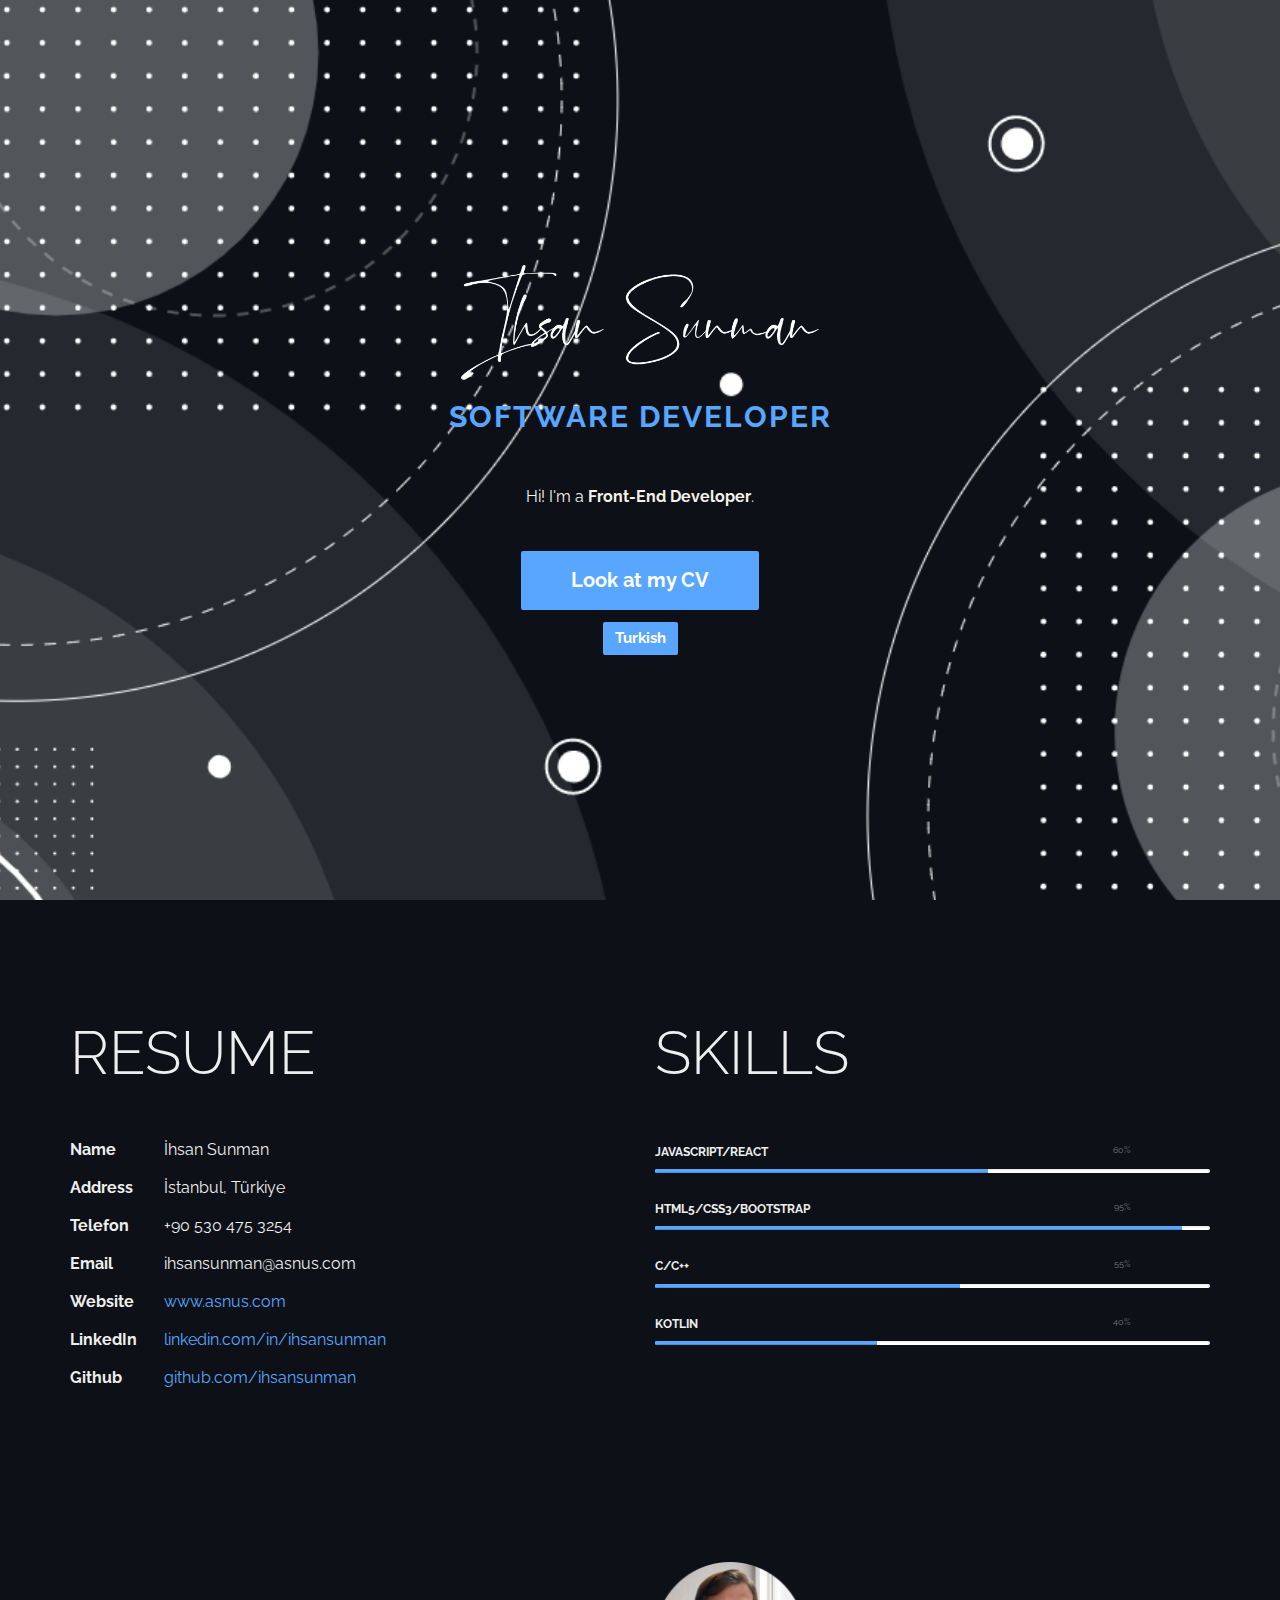
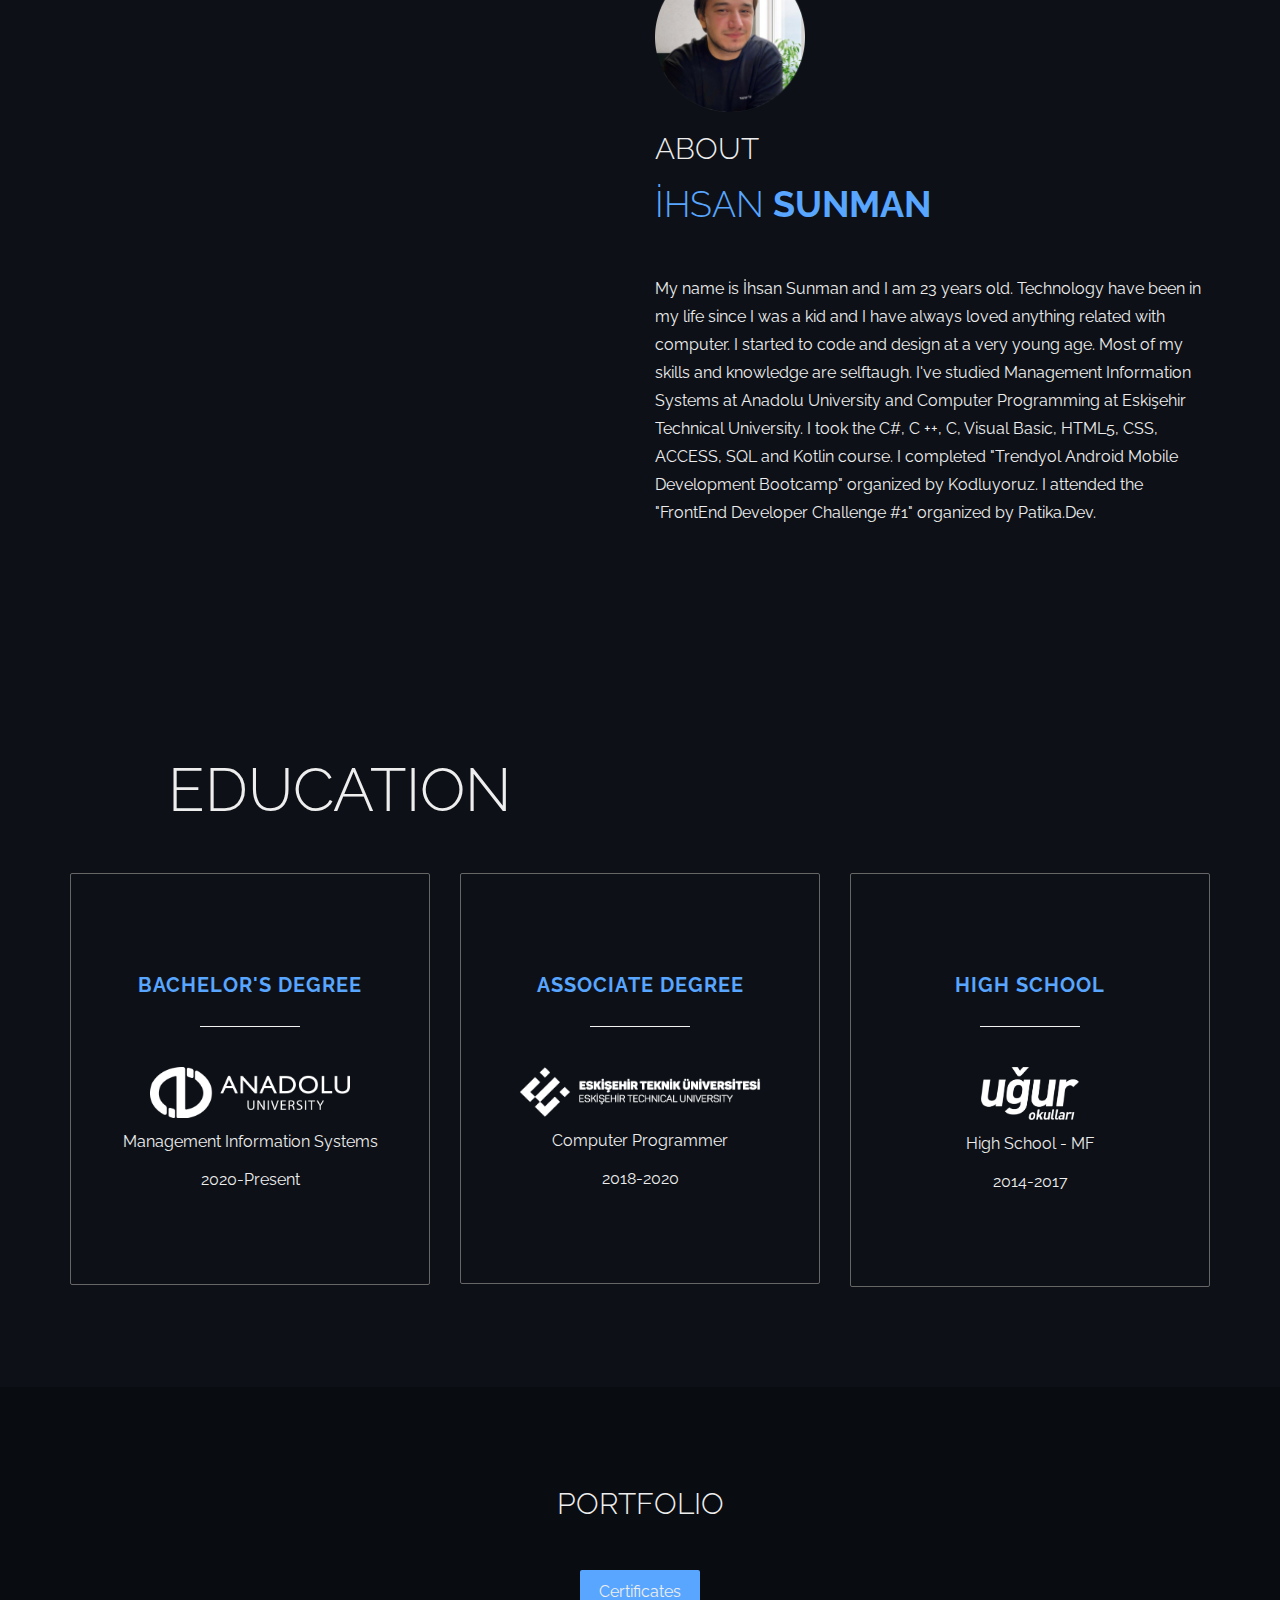
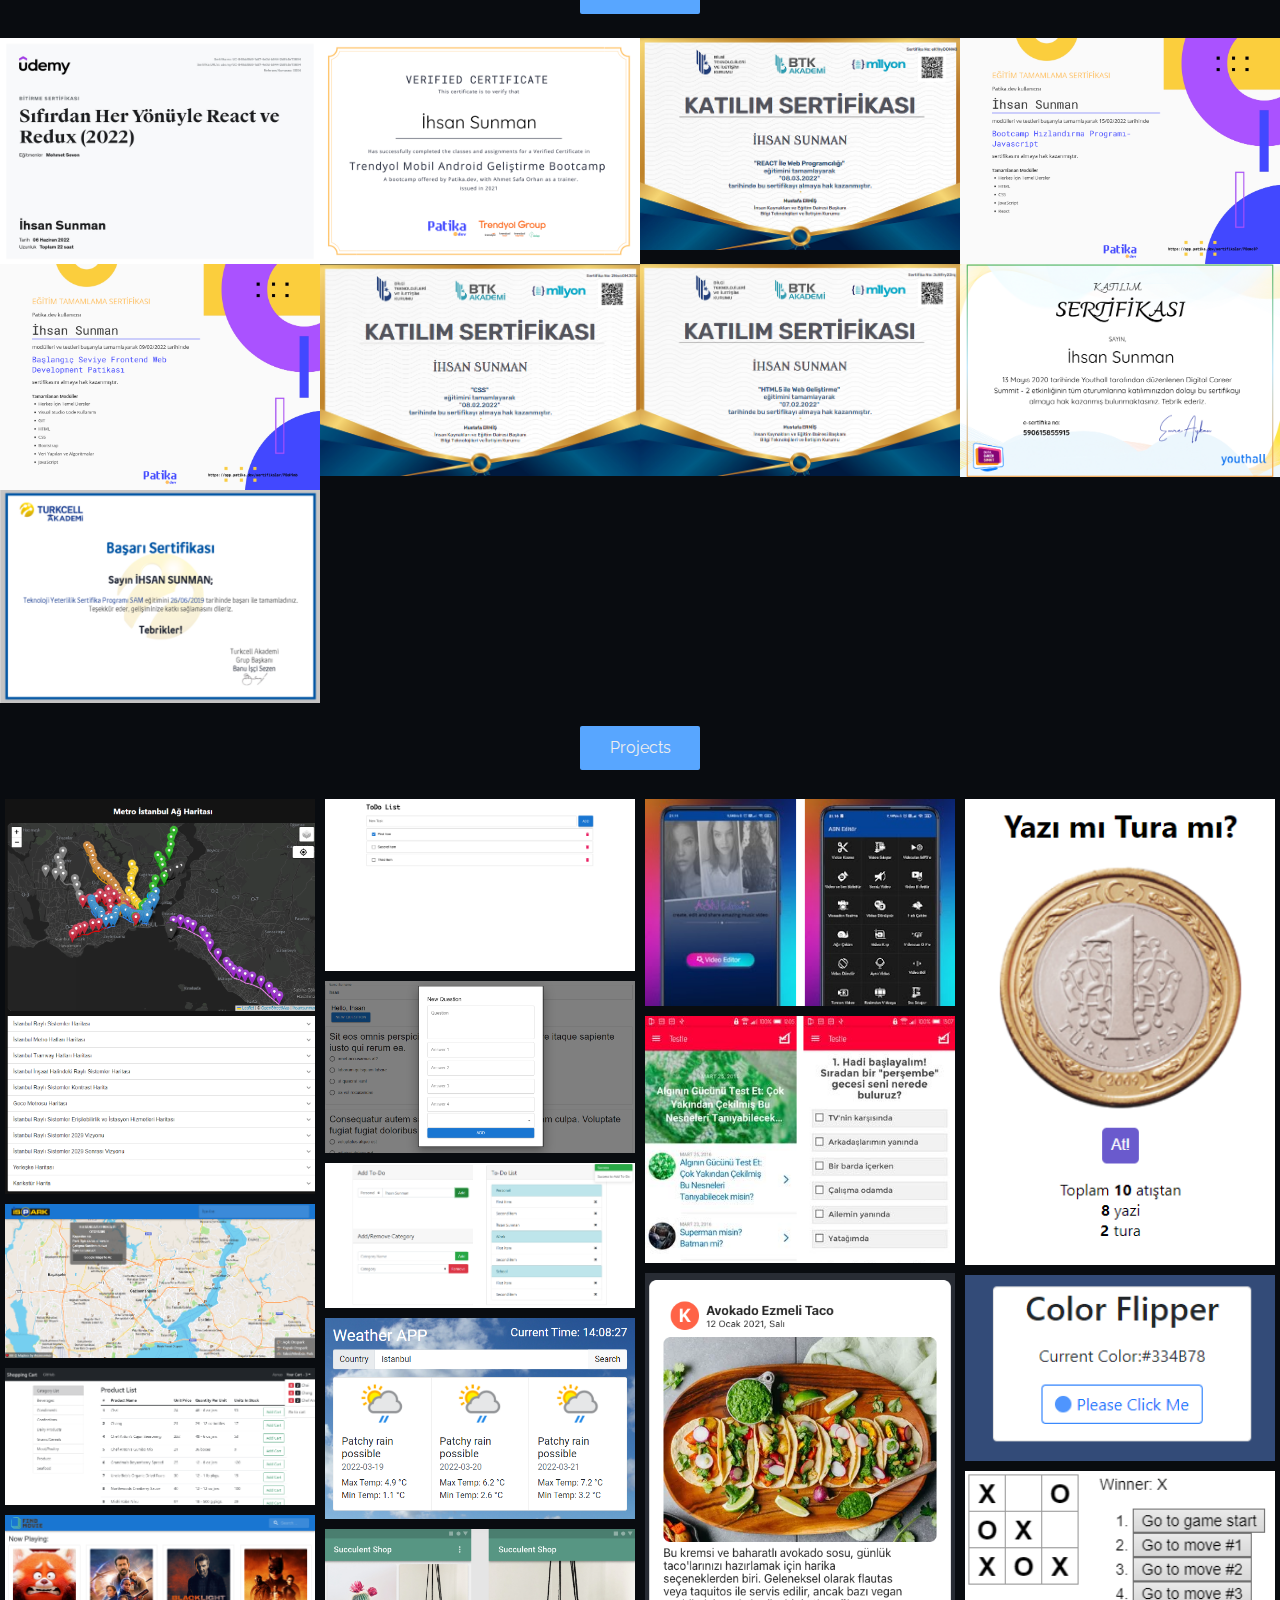
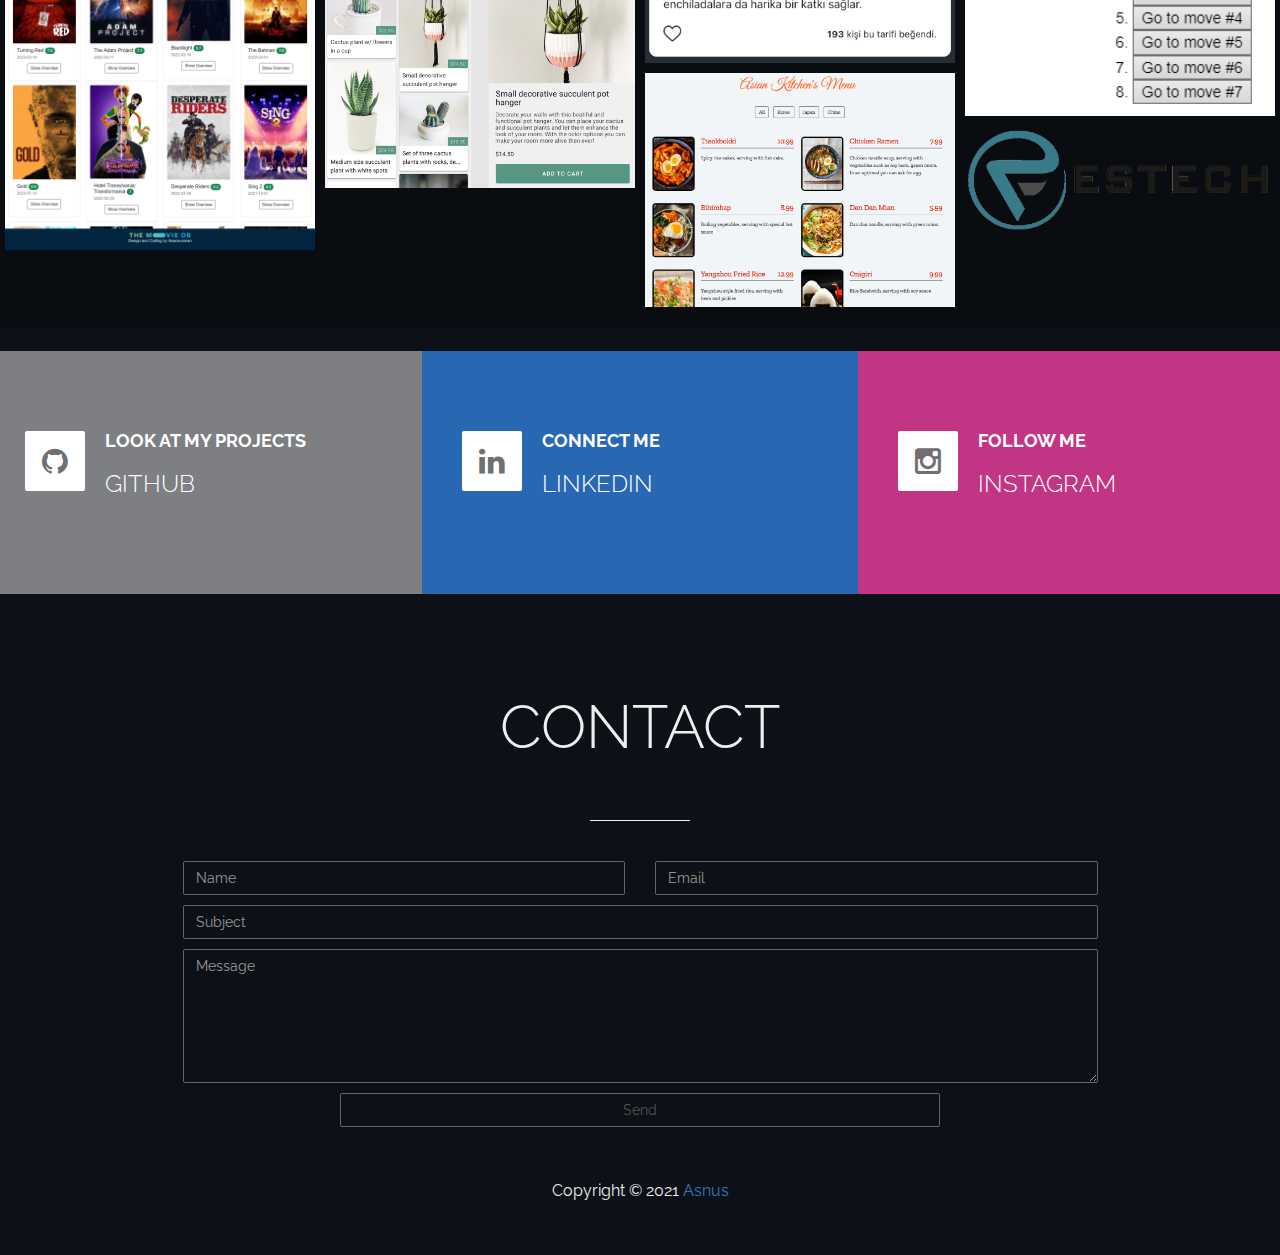
==== commit 84213491: "New Certificate" ====
--- a/EN.html
+++ b/EN.html
@@ -189,6 +189,16 @@
 						<p class="sub-port">Certificates</p>
 						<div class="iso-box-section">
 							<div class="iso-box-wrapper col4-iso-box">
+								<div class="sertifika iso-box html col-md-3 col-sm-3 col-xs-12">
+									<div class="portfolio-thumb">
+										<img src="images/certificate/udemy1.jpg" class="fluid-img" alt="portfolio img">
+										<div class="portfolio-overlay">
+											<a href="https://www.udemy.com/certificate/UC-848dd9b9-1a57-4e0d-b944-2b8fc5e73694/">
+												<img src="/images/logos/udemy.svg" width="200px"></a>
+											<p>All Aspects of React and Redux (2022)</p>
+										</div>
+									</div>
+								</div>
 								<div class="sertifika iso-box html col-md-3 col-sm-3 col-xs-12">
 									<div class="portfolio-thumb">
 										<img src="images/certificate/kodluyoruz1.png" class="fluid-img" alt="portfolio img">
